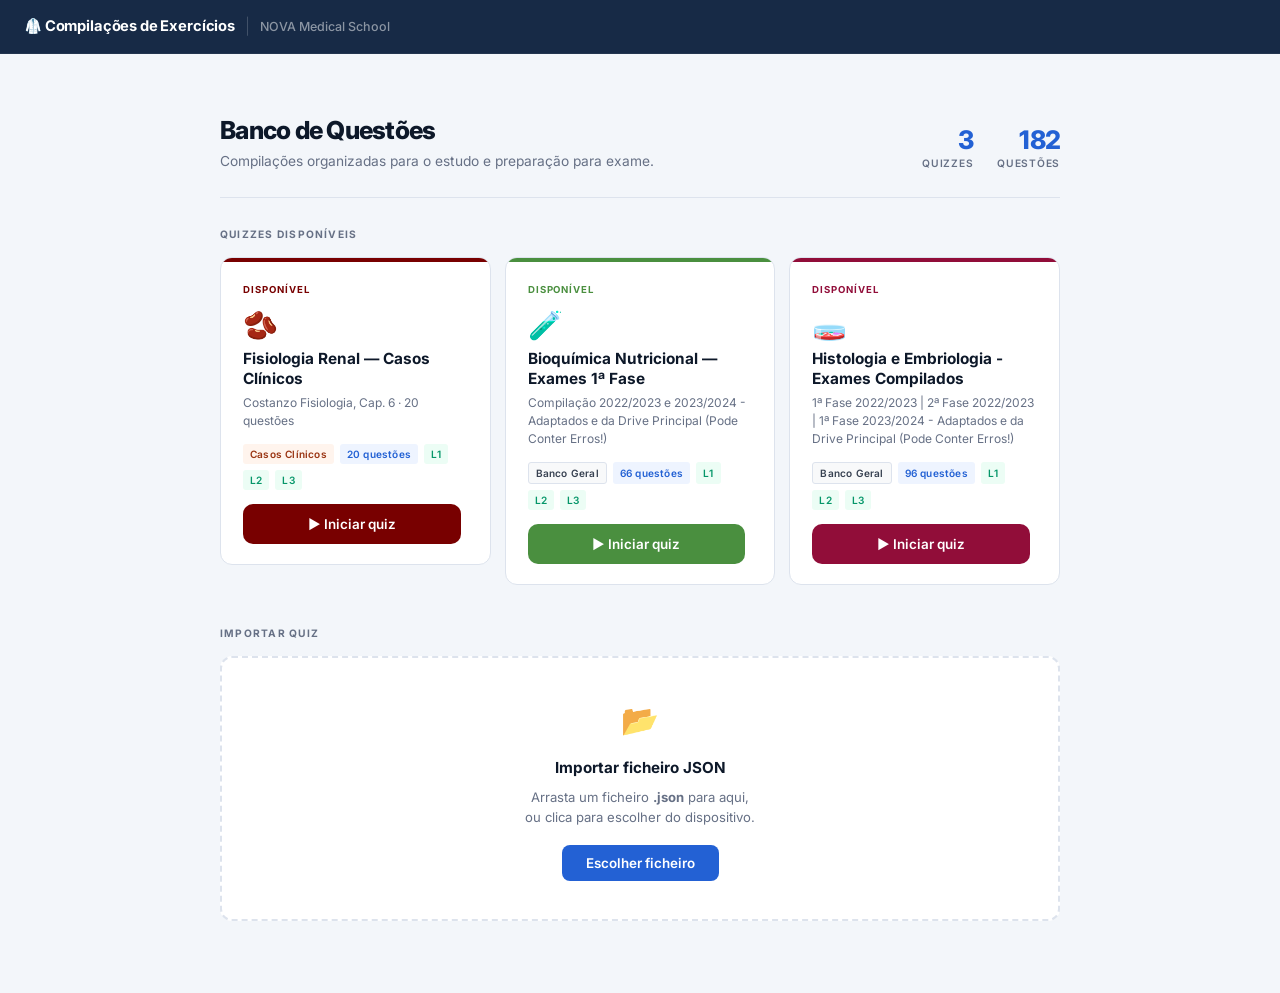
==== index.html @ ba314f15 "Update index.html" ====
<!DOCTYPE html>
<html lang="pt">
<head>
  <meta charset="UTF-8">
  <meta name="viewport" content="width=device-width, initial-scale=1.0">
  <link rel="icon" type="image/png" href="favicon.png">
  <title>Compilações de Exercícios — NOVA Medical School</title>
  <link rel="preconnect" href="https://fonts.googleapis.com">
  <link rel="preconnect" href="https://fonts.gstatic.com" crossorigin>
  <link href="https://fonts.googleapis.com/css2?family=Inter:wght@400;500;600;700;800&display=swap" rel="stylesheet">
  <link rel="stylesheet" href="assets/style.css">
</head>
<body>

<nav class="topbar">
  <div class="topbar-logo">
    🥼 Compilações de Exercícios
    <span class="sep">|</span>
    <span class="sub">NOVA Medical School</span>
  </div>
</nav>

<div class="page">

  <div class="page-header">
    <div class="page-header-left">
      <h1>Banco de Questões</h1>
      <p>Compilações organizadas para o estudo e preparação para exame.</p>
    </div>
    <div class="page-header-stats" id="pageStats"></div>
  </div>

  <div class="section-label" id="permanentLabel">Quizzes Disponíveis</div>
  <div class="quiz-grid" id="quizGrid">
    <div class="empty-state">
      <div class="icon">⏳</div>
      <p>A carregar…</p>
    </div>
  </div>

  <div class="import-section">
    <div class="section-label">Importar Quiz</div>
    <div id="dropZone" class="import-zone">
      <div class="iz-icon">📂</div>
      <h3>Importar ficheiro JSON</h3>
      <p>Arrasta um ficheiro <strong>.json</strong> para aqui,<br>ou clica para escolher do dispositivo.</p>
      <button class="btn-import" onclick="document.getElementById('fileInput').click()">
        Escolher ficheiro
      </button>
      <input type="file" id="fileInput" accept=".json,application/json">
    </div>
    <div id="importedCard" style="display:none"></div>
  </div>

</div>

<div class="toast" id="toast"></div>

<script>
const LOCAL_KEY       = 'mq_imported_bank';
const PROGRESS_PREFIX = 'mq_progress_';

const TYPE_LABELS = {
  clinical: { label: 'Casos Clínicos', cls: 'tag-cc' },
  general:  { label: 'Banco Geral',    cls: 'tag-gen' }
};

function shadeColor(hex, pct) {
  const n = parseInt(hex.replace('#',''), 16);
  const r = Math.min(255, Math.max(0, (n >> 16) + pct));
  const g = Math.min(255, Math.max(0, ((n >> 8) & 0xff) + pct));
  const b = Math.min(255, Math.max(0, (n & 0xff) + pct));
  return '#' + ((1 << 24) | (r << 16) | (g << 8) | b).toString(16).slice(1);
}

let toastTimer;
function showToast(msg, isError = false) {
  const t = document.getElementById('toast');
  t.textContent = msg;
  t.className   = 'toast' + (isError ? ' error' : '');
  clearTimeout(toastTimer);
  void t.offsetWidth;
  t.classList.add('show');
  toastTimer = setTimeout(() => t.classList.remove('show'), 3000);
}

function getProgress(bankId) {
  try { const r = localStorage.getItem(PROGRESS_PREFIX + bankId); return r ? JSON.parse(r) : null; }
  catch (_) { return null; }
}
function clearProgress(bankId) { localStorage.removeItem(PROGRESS_PREFIX + bankId); }

/* ── Card builder ── */
function buildResCard({ color, label, labelColor, icon, title, subtitle,
                        progress, totalQ, onContinue, btnContinueText, onFresh, onReplace }) {
  const hasProgress = progress && progress.cur > 0;

  let statsHtml = '';
  if (hasProgress) {
    const done     = progress.cur;
    const pctDone  = Math.round((done / totalQ) * 100);
    const pctRight = done > 0 ? Math.round((progress.score / done) * 100) : 0;
    statsHtml = `
      <div class="res-card-stats">
        <span>${done}/${totalQ} questões</span>
        <span class="res-stat-right">✓ ${progress.score}</span>
        <span class="res-stat-wrong">✗ ${progress.wrong}</span>
        <span>${pctRight}% certas</span>
      </div>
      <div class="res-card-prog-wrap">
        <div class="res-card-prog-fill" style="width:${pctDone}%;background:${color}"></div>
      </div>`;
  }

  const replaceBtn = onReplace
    ? `<button class="btn-start-fresh" onclick="${onReplace}">↩ Outro ficheiro</button>` : '';
  const resetBtn = onFresh
    ? `<button class="btn-icon-reset" onclick="${onFresh}" title="Recomeçar do início" aria-label="Recomeçar">↺</button>` : '';

  return `
    <div class="res-card">
      <div class="res-card-banner" style="background:${color}"></div>
      <div class="res-card-body">
        <div class="res-card-label" style="color:${labelColor || color}">${label}</div>
        <div class="res-card-icon">${icon}</div>
        <div class="res-card-title">${title}</div>
        <div class="res-card-sub">${subtitle}</div>
        <div class="res-card-bottom">
          ${statsHtml}
          <div class="res-card-btns">
            <div class="res-card-btns-left">
              <button class="btn-continue" style="background:${color}"
                onclick="${onContinue}">${btnContinueText}</button>
              ${replaceBtn}
            </div>
            <div class="res-card-btns-right">${resetBtn}</div>
          </div>
        </div>
      </div>
    </div>`;
}

/* ── Permanent quizzes ── */
const _permBanks = [];

async function loadPermanent() {
  const grid = document.getElementById('quizGrid');
  let banks = [];
  try {
    const res = await fetch('data/index.json');
    if (res.ok) banks = await res.json();
  } catch (_) {}

  if (!banks.length) {
    grid.innerHTML = `<div class="empty-state"><div class="icon">📭</div><p>Nenhum quiz encontrado.</p></div>`;
    document.getElementById('permanentLabel').style.display = 'none';
    return;
  }

  _permBanks.length = 0;
  banks.forEach(b => _permBanks.push(b));
  grid.innerHTML = '';
  banks.forEach(b => {
    const wrapper = document.createElement('div');
    wrapper.id = `card_${CSS.escape(b.file)}`;
    wrapper.appendChild(makePermCard(b));
    grid.appendChild(wrapper);
  });

  const totalQ = banks.reduce((s, b) => s + (b.questionCount || 0), 0);
  document.getElementById('pageStats').innerHTML = `
    <div class="stat-block">
      <span class="num">${banks.length}</span>
      <span class="label">Quizzes</span>
    </div>
    <div class="stat-block">
      <span class="num">${totalQ}</span>
      <span class="label">Questões</span>
    </div>`;
}

function makePermCard(bank) {
  const ti          = TYPE_LABELS[bank.type] || { label: bank.type, cls: 'tag-gen' };
  const lvl         = (bank.levels || []).map(l => `<span class="tag tag-l">${l}</span>`).join('');
  const color       = bank.color || '#2361D4';
  const progress    = getProgress(bank.file);
  const hasProgress = progress && progress.cur > 0 && progress.cur < (bank.questionCount || 999);
  const fileEsc     = bank.file.replace(/'/g, "\\'");
  const el          = document.createElement('div');

  if (hasProgress) {
    el.innerHTML = buildResCard({
      color,
      label: '● Em progresso', labelColor: color,
      icon: bank.icon || '📋', title: bank.title, subtitle: bank.subtitle || '',
      progress, totalQ: bank.questionCount || progress.cur,
      onContinue: `goToQuiz('${fileEsc}')`, btnContinueText: '▶ Continuar',
      onFresh: `freshStart(event,'${fileEsc}')`
    });
  } else {
    el.innerHTML = buildResCard({
      color,
      label: 'Disponível',
      icon: bank.icon || '📋', title: bank.title, subtitle: bank.subtitle || '',
      progress: null, totalQ: bank.questionCount || 0,
      onContinue: `goToQuiz('${fileEsc}')`, btnContinueText: '▶ Iniciar quiz',
      onFresh: null
    });
    el.querySelector('.res-card-sub').insertAdjacentHTML('afterend',
      `<div style="display:flex;gap:6px;flex-wrap:wrap;margin-bottom:14px;">
        <span class="tag ${ti.cls}">${ti.label}</span>
        <span class="tag tag-q">${bank.questionCount} questões</span>
        ${lvl}
       </div>`);
  }
  return el;
}

function goToQuiz(file) { window.location.href = `quiz.html?bank=${encodeURIComponent(file)}`; }

function freshStart(event, file) {
  event.stopPropagation();
  clearProgress(file);
  const bank = _permBanks.find(b => b.file === file);
  if (!bank) return;
  const wrapper = document.getElementById(`card_${CSS.escape(file)}`);
  if (!wrapper) return;
  wrapper.innerHTML = '';
  wrapper.appendChild(makePermCard(bank));
}

/* ── Imported bank ── */
function checkImported() {
  const raw = localStorage.getItem(LOCAL_KEY);
  if (!raw) { showDropZone(); return; }
  let bank;
  try { bank = JSON.parse(raw); } catch (_) { showDropZone(); return; }

  const meta        = bank.meta || {};
  const color       = meta.color || '#2361D4';
  const progress    = getProgress('local');
  const total       = bank.questions?.length || 0;
  const hasProgress = progress && progress.cur > 0 && progress.cur < total;

  document.getElementById('importedCard').innerHTML = buildResCard({
    color,
    label: hasProgress ? '● Em progresso' : '● Importado', labelColor: color,
    icon: meta.icon || '📋',
    title: meta.title || 'Quiz importado',
    subtitle: meta.subtitle || '',
    progress: hasProgress ? progress : null, totalQ: total,
    onContinue: 'launchImported()',
    btnContinueText: hasProgress ? '▶ Continuar' : '▶ Iniciar quiz',
    onFresh: hasProgress ? 'freshStartImported(event)' : null,
    onReplace: 'replaceImported()'
  });
  document.getElementById('dropZone').style.display     = 'none';
  document.getElementById('importedCard').style.display = 'block';
}

function showDropZone() {
  document.getElementById('dropZone').style.display     = 'block';
  document.getElementById('importedCard').style.display = 'none';
}
function launchImported()     { window.location.href = 'quiz.html?bank=local'; }
function replaceImported()    { document.getElementById('fileInput').click(); }
function freshStartImported(e){ if (e) e.stopPropagation(); clearProgress('local'); checkImported(); }

/* ── File handling ── */
function handleFile(file) {
  if (!file || !file.name.endsWith('.json')) {
    showToast('❌ Ficheiro inválido — precisa de ser .json', true); return;
  }
  const reader = new FileReader();
  reader.onload = e => {
    let bank;
    try { bank = JSON.parse(e.target.result); }
    catch (_) { showToast('❌ JSON inválido — verifica o ficheiro', true); return; }
    if (!bank.questions || !Array.isArray(bank.questions) || !bank.questions.length) {
      showToast('❌ Ficheiro sem questões válidas', true); return;
    }
    clearProgress('local');
    localStorage.setItem(LOCAL_KEY, e.target.result);
    showToast('✅ Ficheiro carregado!');
    setTimeout(() => { window.location.href = 'quiz.html?bank=local'; }, 600);
  };
  reader.readAsText(file);
}

const dropZone = document.getElementById('dropZone');
dropZone.addEventListener('dragover',  e => { e.preventDefault(); dropZone.classList.add('drag-over'); });
dropZone.addEventListener('dragleave', () => dropZone.classList.remove('drag-over'));
dropZone.addEventListener('drop', e => { e.preventDefault(); dropZone.classList.remove('drag-over'); handleFile(e.dataTransfer.files[0]); });
document.getElementById('fileInput').addEventListener('change', e => { handleFile(e.target.files[0]); e.target.value = ''; });

loadPermanent();
checkImported();
</script>
</body>
</html>
---- assets/style.css ----
/* ════════════════════════════════════════════════
   Compilações de Exercícios · NOVA Medical School
   ════════════════════════════════════════════════ */

@import url('https://fonts.googleapis.com/css2?family=Inter:wght@400;500;600;700;800&display=swap');

*, *::before, *::after { box-sizing: border-box; margin: 0; padding: 0; }

:root {
  /* Core blues — slightly warmer/less electric */
  --blue:        #2361D4;
  --blue-hover:  #1B52BC;
  --blue-deep:   #172A46;   /* topbar */
  --blue-50:     #EEF4FF;
  --blue-100:    #DDE8FF;
  --blue-200:    #B8CFFF;

  /* Neutrals — slight warmth */
  --white:       #FFFFFF;
  --bg:          #F3F6FA;
  --surface:     #FFFFFF;
  --border:      #DDE3ED;
  --border-mid:  #C4CEDD;
  --text:        #0D1829;
  --text-2:      #344054;
  --muted:       #667085;
  --muted-light: #98A2B3;

  /* Feedback */
  --green:        #059669;
  --green-bg:     #ECFDF5;
  --green-border: #A7F3D0;
  --red:          #DC2626;
  --red-bg:       #FEF2F2;
  --red-border:   #FECACA;
  --amber:        #B45309;
  --amber-bg:     #FFFBEB;
  --amber-border: #FDE68A;
}

body {
  font-family: 'Inter', -apple-system, BlinkMacSystemFont, system-ui, sans-serif;
  background: var(--bg);
  color: var(--text);
  min-height: 100vh;
  font-size: 15px;
  line-height: 1.6;
  -webkit-font-smoothing: antialiased;
}

a { color: inherit; text-decoration: none; }
:focus-visible { outline: 2px solid var(--blue); outline-offset: 2px; border-radius: 2px; }

/* ══════════════════════════════════════
   TOPBAR
══════════════════════════════════════ */

.topbar {
  background: var(--blue-deep);
  height: 54px;
  padding: 0 24px;
  display: flex;
  align-items: center;
  gap: 14px;
  position: sticky;
  top: 0;
  z-index: 100;
  border-bottom: 1px solid rgba(255,255,255,.05);
}

.topbar-logo {
  display: flex;
  align-items: center;
  gap: 10px;
  font-size: .92rem;
  font-weight: 700;
  color: #fff;
  letter-spacing: -.01em;
}
.topbar-logo .sep {
  color: rgba(255,255,255,.2);
  font-weight: 300;
  font-size: 1rem;
}
.topbar-logo .sub {
  color: rgba(255,255,255,.5);
  font-weight: 500;
  font-size: .78rem;
  letter-spacing: 0;
}

.topbar-back {
  margin-left: auto;
  display: flex;
  align-items: center;
  gap: 6px;
  color: rgba(255,255,255,.65);
  font-size: .77rem;
  font-weight: 600;
  padding: 6px 13px;
  border: 1px solid rgba(255,255,255,.16);
  border-radius: 6px;
  transition: color .14s, border-color .14s, background .14s;
  white-space: nowrap;
  touch-action: manipulation;
}
.topbar-back:hover {
  color: #fff;
  border-color: rgba(255,255,255,.36);
  background: rgba(255,255,255,.07);
}

/* ══════════════════════════════════════
   PAGE WRAPPER
══════════════════════════════════════ */

.page {
  max-width: 880px;
  margin: 0 auto;
  padding: 32px 20px 72px;
}

/* ══════════════════════════════════════
   INDEX — PAGE HEADER
══════════════════════════════════════ */

.page-header {
  padding: 30px 0 26px;
  border-bottom: 1px solid var(--border);
  margin-bottom: 28px;
  display: flex;
  align-items: flex-end;
  justify-content: space-between;
  gap: 20px;
  flex-wrap: wrap;
}
.page-header-left h1 {
  font-size: 1.55rem;
  font-weight: 800;
  color: var(--text);
  letter-spacing: -.03em;
  line-height: 1.2;
  margin-bottom: 5px;
}
.page-header-left p {
  font-size: .86rem;
  color: var(--muted);
  line-height: 1.5;
}
.page-header-stats { display: flex; gap: 24px; flex-shrink: 0; }
.stat-block { text-align: right; }
.stat-block .num {
  display: block;
  font-size: 1.6rem;
  font-weight: 800;
  color: var(--blue);
  line-height: 1;
  letter-spacing: -.03em;
}
.stat-block .label {
  display: block;
  font-size: .64rem;
  color: var(--muted);
  font-weight: 600;
  margin-top: 2px;
  text-transform: uppercase;
  letter-spacing: .07em;
}

/* ══════════════════════════════════════
   SECTION LABEL
══════════════════════════════════════ */

.section-label {
  font-size: .64rem;
  font-weight: 700;
  text-transform: uppercase;
  letter-spacing: .12em;
  color: var(--muted);
  margin-bottom: 14px;
}

/* ══════════════════════════════════════
   QUIZ GRID + CARDS
══════════════════════════════════════ */

.quiz-grid {
  display: grid;
  grid-template-columns: repeat(auto-fill, minmax(268px, 1fr));
  gap: 14px;
  margin-bottom: 40px;
}

.res-card {
  background: var(--white);
  border: 1px solid var(--border);
  border-radius: 12px;
  overflow: hidden;
  display: flex;
  flex-direction: column;
  transition: box-shadow .18s, transform .18s;
}
.res-card:hover {
  transform: translateY(-2px);
  box-shadow: 0 8px 28px rgba(35,97,212,.10), 0 2px 8px rgba(0,0,0,.05);
}

.res-card-banner { height: 4px; flex-shrink: 0; }

.res-card-body {
  padding: 20px 22px 20px;
  display: flex;
  flex-direction: column;
  flex: 1;
}

.res-card-label {
  font-size: .6rem;
  font-weight: 700;
  text-transform: uppercase;
  letter-spacing: .1em;
  margin-bottom: 14px;
  display: flex;
  align-items: center;
  gap: 6px;
}

.res-card-icon { font-size: 1.75rem; margin-bottom: 10px; line-height: 1; }
.res-card-title { font-size: .96rem; font-weight: 700; color: var(--text); line-height: 1.3; margin-bottom: 5px; }
.res-card-sub   { font-size: .75rem; color: var(--muted); line-height: 1.5; margin-bottom: 14px; }

.res-card-bottom { margin-top: auto; display: flex; flex-direction: column; gap: 12px; }

.res-card-stats { font-size: .74rem; color: var(--muted); display: flex; align-items: center; gap: 10px; flex-wrap: wrap; }
.res-stat-right { color: var(--green); font-weight: 600; }
.res-stat-wrong { color: var(--red);   font-weight: 600; }

.res-card-prog-wrap { height: 3px; background: var(--border); border-radius: 99px; overflow: hidden; }
.res-card-prog-fill { height: 3px; border-radius: 99px; }

.res-card-btns { display: flex; align-items: center; gap: 7px; }
.res-card-btns-left  { display: flex; gap: 7px; flex: 1; }
.res-card-btns-right { display: flex; gap: 5px; }

/* ══════════════════════════════════════
   TAGS
══════════════════════════════════════ */

.tag {
  display: inline-flex;
  align-items: center;
  font-size: .63rem;
  font-weight: 600;
  padding: 2px 7px;
  border-radius: 3px;       /* intentionally sharp */
  letter-spacing: .02em;
  white-space: nowrap;
}
.tag-q   { background: var(--blue-50);  color: var(--blue); }
.tag-l   { background: var(--green-bg); color: var(--green); }
.tag-cc  { background: #FFF4ED; color: #9A3412; }
.tag-gen { background: #F8F9FA; color: #374151; border: 1px solid var(--border); }

/* ══════════════════════════════════════
   BUTTONS
══════════════════════════════════════ */

.btn-continue {
  color: #fff;
  border: none;
  border-radius: 10px;    /* primary action: fully rounded */
  padding: 10px 18px;
  font-size: .84rem;
  font-weight: 600;
  font-family: inherit;
  cursor: pointer;
  transition: filter .14s, transform .14s, box-shadow .14s;
  white-space: nowrap;
  touch-action: manipulation;
  min-height: 40px;
  flex: 1;
}
.btn-continue:hover {
  filter: brightness(1.08);
  transform: translateY(-1px);
  box-shadow: 0 4px 14px rgba(35,97,212,.25);
}

.btn-start-fresh {
  background: var(--white);
  color: var(--muted);
  border: 1px solid var(--border);
  border-radius: 6px;     /* secondary: sharper */
  padding: 10px 14px;
  font-size: .78rem;
  font-weight: 600;
  font-family: inherit;
  cursor: pointer;
  transition: border-color .14s, color .14s;
  white-space: nowrap;
  touch-action: manipulation;
  min-height: 40px;
}
.btn-start-fresh:hover { border-color: var(--border-mid); color: var(--text); }

.btn-icon-reset {
  background: none;
  border: 1px solid var(--border);
  border-radius: 6px;
  width: 40px; height: 40px;
  display: flex; align-items: center; justify-content: center;
  font-size: .9rem;
  cursor: pointer;
  color: var(--muted);
  transition: border-color .14s, color .14s, background .14s;
  flex-shrink: 0;
  touch-action: manipulation;
  font-family: inherit;
}
.btn-icon-reset:hover { border-color: #FECACA; color: var(--red); background: var(--red-bg); }

/* ══════════════════════════════════════
   IMPORT SECTION
══════════════════════════════════════ */

.import-section { margin-top: 8px; }

.import-zone {
  border: 2px dashed var(--border);
  border-radius: 12px;
  background: var(--white);
  padding: 38px 24px;
  text-align: center;
  cursor: pointer;
  transition: border-color .16s, background .16s;
}
.import-zone.drag-over { border-color: var(--blue); background: var(--blue-50); }
.import-zone .iz-icon { font-size: 1.9rem; margin-bottom: 12px; }
.import-zone h3 { font-size: .95rem; font-weight: 700; color: var(--text); margin-bottom: 6px; }
.import-zone p  { font-size: .82rem; color: var(--muted); margin-bottom: 18px; line-height: 1.55; }

.btn-import {
  background: var(--blue);
  color: #fff;
  border: none;
  border-radius: 8px;
  padding: 10px 24px;
  font-size: .84rem;
  font-weight: 600;
  font-family: inherit;
  cursor: pointer;
  transition: background .14s, transform .14s;
  touch-action: manipulation;
}
.btn-import:hover { background: var(--blue-hover); transform: translateY(-1px); }
#fileInput { display: none; }

/* ══════════════════════════════════════
   EMPTY STATE / TOAST
══════════════════════════════════════ */

.empty-state { grid-column: 1/-1; text-align: center; padding: 52px 20px; color: var(--muted); }
.empty-state .icon { font-size: 1.8rem; margin-bottom: 10px; }
.empty-state p { font-size: .88rem; }

.toast {
  position: fixed;
  bottom: 22px; left: 50%;
  transform: translateX(-50%) translateY(50px);
  background: var(--blue-deep);
  color: #fff;
  padding: 9px 20px;
  border-radius: 8px;    /* not pill — more intentional */
  font-size: .82rem; font-weight: 600;
  box-shadow: 0 4px 20px rgba(0,0,0,.18);
  transition: transform .22s ease, opacity .22s ease;
  opacity: 0; pointer-events: none; z-index: 999;
  white-space: nowrap; font-family: inherit;
}
.toast.show { transform: translateX(-50%) translateY(0); opacity: 1; }
.toast.error { background: #991B1B; }

/* ══════════════════════════════════════
   QUIZ — PROGRESS BAR + SCORES
══════════════════════════════════════ */

.prog-wrap {
  max-width: 880px;
  margin: 0 auto;
  padding: 16px 20px 0;
}

.prog-top {
  display: flex;
  align-items: center;
  justify-content: space-between;
  margin-bottom: 7px;
  gap: 10px;
}

#progLabel {
  font-size: .72rem;
  color: var(--muted);
  font-weight: 500;
  white-space: nowrap;
}

/* Score counters — live inside prog-top, not bottom bar */
.prog-scores {
  display: flex;
  align-items: center;
  gap: 12px;
  margin: 0 auto 0 12px;
}
.prog-score {
  font-size: .72rem;
  font-weight: 700;
  display: flex;
  align-items: center;
  gap: 3px;
  transition: transform .15s;
}
.prog-score.right { color: var(--green); }
.prog-score.wrong { color: var(--red); }

#progPct {
  font-size: .72rem;
  color: var(--muted);
  font-weight: 600;
  white-space: nowrap;
}

.prog-bg { background: var(--blue-100); border-radius: 99px; height: 5px; }
.prog-fill {
  height: 5px;
  border-radius: 99px;
  background: var(--quiz-color, var(--blue));
  transition: width .4s ease;
}

/* ══════════════════════════════════════
   QUIZ CARD
══════════════════════════════════════ */

.qcard {
  background: var(--white);
  border-radius: 10px;
  border: 1px solid var(--border);
  overflow: hidden;
  max-width: 880px;
  margin: 0 auto;
}

/* Solid quiz-colour header — that's where the colour lives */
.qcard-header {
  background: var(--quiz-color, var(--blue));
  padding: 15px 22px;
  display: flex;
  align-items: center;
  gap: 14px;
}

.q-num {
  font-size: .7rem;
  font-weight: 600;
  color: rgba(255,255,255,.6);
  white-space: nowrap;
  flex-shrink: 0;
}

.qcard-meta {
  flex: 1;
  display: flex;
  align-items: center;
  gap: 8px;
  flex-wrap: wrap;
  min-width: 0;
}

.domain {
  font-size: .8rem;
  font-weight: 600;
  color: rgba(255,255,255,.95);
  white-space: nowrap;
  overflow: hidden;
  text-overflow: ellipsis;
}

.level-badge {
  font-size: .65rem;
  font-weight: 700;
  color: rgba(255,255,255,.85);
  background: rgba(255,255,255,.16);
  border: 1px solid rgba(255,255,255,.25);
  padding: 2px 8px;
  border-radius: 4px;      /* sharper than pills */
  letter-spacing: .04em;
  white-space: nowrap;
  flex-shrink: 0;
}

/* ── Vignette ── */

.vignette-wrap { padding: 20px 22px 0; }

.section-label-inline {
  font-size: .6rem;
  font-weight: 700;
  text-transform: uppercase;
  letter-spacing: .12em;
  color: var(--muted);
  margin-bottom: 10px;
  display: flex;
  align-items: center;
  gap: 7px;
}
.section-label-inline::before {
  content: '';
  display: block;
  width: 2.5px;
  height: 10px;
  background: var(--quiz-color, var(--blue));
  border-radius: 99px;
  flex-shrink: 0;
}

.vignette-text {
  font-size: .9rem;
  line-height: 1.82;
  color: var(--text-2);
  background: var(--blue-50);
  border-left: 3px solid var(--quiz-color, var(--blue));
  padding: 13px 16px;
  border-radius: 0 6px 6px 0;
  margin-bottom: 14px;
}

/* ── Lab table ── */

.lab-table {
  width: 100%;
  border-collapse: collapse;
  font-size: .79rem;
  margin-bottom: 14px;
  border: 1px solid var(--border);
  border-radius: 7px;
  overflow: hidden;
}
.lab-table thead { background: var(--blue-50); }
.lab-table th {
  text-align: left; padding: 7px 13px;
  font-size: .62rem; font-weight: 700;
  color: var(--blue); text-transform: uppercase; letter-spacing: .06em;
}
.lab-table td { padding: 7px 13px; border-top: 1px solid var(--border); color: var(--text-2); }
.lab-table td:nth-child(2) { font-weight: 700; color: var(--text); }
.lab-table tr:nth-child(even) { background: var(--bg); }

/* ── Question box ── */

.question-box {
  padding: 22px 22px 0;
  margin-bottom: 18px;
}
.qcard:not(.has-vignette) .question-box { padding-top: 24px; }

/* "Questão ──────" label above stem */
.q-label {
  font-size: .58rem;
  font-weight: 700;
  text-transform: uppercase;
  letter-spacing: .14em;
  color: var(--quiz-color, var(--blue));
  opacity: .7;
  display: flex;
  align-items: center;
  gap: 10px;
  margin-bottom: 12px;
}
.q-label::after {
  content: '';
  flex: 1;
  height: 1px;
  background: var(--border);
}

/* The question text itself */
.question-box p {
  font-size: 1.06rem;
  font-weight: 600;
  color: var(--text);
  line-height: 1.72;
  letter-spacing: -.012em;
  padding-left: 14px;
  border-left: 2px solid var(--quiz-color, var(--blue));
}

/* ── Options ── */

.options { padding: 0 22px 24px; display: flex; flex-direction: column; gap: 8px; }

.opt {
  display: flex;
  align-items: flex-start;
  gap: 12px;
  padding: 12px 15px;
  border: 1.5px solid var(--border);
  border-radius: 8px;      /* cards and opts differ intentionally */
  cursor: pointer;
  font-size: .9rem;
  line-height: 1.52;
  background: var(--white);
  user-select: none;
  touch-action: manipulation;
  min-height: 48px;
  /* Micro-interaction on all state transitions */
  transition: border-color .14s, background .14s, transform .12s, box-shadow .14s;
}

/* Hover: neutral slate — NOT quiz colour */
.opt:hover:not(.disabled) {
  border-color: var(--border-mid);
  background: #F8F9FB;
  transform: translateX(3px);
  box-shadow: 0 2px 8px rgba(0,0,0,.06);
}
.opt:active:not(.disabled) { transform: scale(0.99) translateX(0); }

.opt:hover:not(.disabled) .letter {
  background: #475569;
  color: #fff;
  border-color: #475569;
}

.opt .letter {
  flex-shrink: 0;
  width: 28px; height: 28px;
  border-radius: 6px;
  background: var(--bg);
  border: 1.5px solid var(--border);
  color: var(--muted);
  font-weight: 700;
  font-size: .74rem;
  display: flex; align-items: center; justify-content: center;
  margin-top: 1px;
  transition: background .14s, color .14s, border-color .14s;
}

@keyframes pop-correct {
  0%   { transform: scale(1); }
  45%  { transform: scale(1.015); }
  100% { transform: scale(1); }
}
@keyframes glow-correct {
  0%   { box-shadow: 0 0 0 0 rgba(5,150,105,0); }
  60%  { box-shadow: 0 0 0 4px rgba(5,150,105,.18); }
  100% { box-shadow: 0 0 0 1px rgba(167,243,208,.5), 0 2px 10px rgba(5,150,105,.1); }
}

.opt.correct {
  border-color: var(--green-border);
  background: var(--green-bg);
  animation: pop-correct .3s ease, glow-correct .4s ease forwards;
}
.opt.correct .letter { background: var(--green); color: #fff; border-color: var(--green); }

.opt.wrong {
  border-color: var(--red-border);
  background: var(--red-bg);
}
.opt.wrong .letter { background: var(--red); color: #fff; border-color: var(--red); }

.opt.neutral { opacity: .36; }
.opt.disabled { cursor: default; transform: none !important; box-shadow: none; }

/* ── Explanation panel ── */

.exp-panel {
  display: none;
  flex-direction: column;
  gap: 10px;
  border-top: 1px solid var(--border);
  padding: 20px 22px;
  background: #FAFCFF;
  animation: fade-in-up .25s ease both;
}
.exp-panel.show { display: flex; }

@keyframes fade-in-up {
  from { opacity: 0; transform: translateY(6px); }
  to   { opacity: 1; transform: translateY(0); }
}

.exp-correct {
  padding: 14px 16px;
  background: var(--green-bg);
  border: 1px solid var(--green-border);
  border-radius: 8px;
}
.exp-tag {
  font-size: .6rem; font-weight: 700;
  color: var(--green); text-transform: uppercase;
  letter-spacing: .1em; margin-bottom: 8px;
}
.exp-correct p { font-size: .88rem; line-height: 1.75; color: #065F46; }
.exp-source { font-size: .71rem; color: #047857; margin-top: 6px; font-style: italic; opacity: .85; }

/* Logic: left-border treatment, not a full box */
.logic-box {
  padding: 12px 16px;
  background: var(--amber-bg);
  border-left: 3px solid var(--amber-border);
  border-radius: 0 6px 6px 0;
}
.logic-tag {
  font-size: .6rem; font-weight: 700;
  color: var(--amber); text-transform: uppercase;
  letter-spacing: .1em; margin-bottom: 6px;
}
.logic-box p { font-size: .87rem; line-height: 1.65; color: #78350F; }

.dist-header {
  font-size: .6rem; font-weight: 700;
  color: var(--red); text-transform: uppercase;
  letter-spacing: .1em; padding-top: 2px; margin-bottom: 7px;
}
.dist-list { display: flex; flex-direction: column; gap: 7px; }
.dist-item {
  background: var(--white);
  border: 1px solid var(--red-border);
  border-radius: 6px;
  padding: 11px 14px;
}
.dist-tag { font-size: .63rem; font-weight: 700; color: var(--red); display: block; margin-bottom: 4px; }
.dist-item p { font-size: .85rem; line-height: 1.58; color: #7F1D1D; }
.dist-source { font-size: .7rem; color: #991B1B; margin-top: 4px; font-style: italic; opacity: .78; }

/* ══════════════════════════════════════
   QUIZ — BOTTOM BAR (next button only)
══════════════════════════════════════ */

.bottom-bar {
  max-width: 880px;
  margin: 12px auto 0;
  display: flex;
  justify-content: flex-end;
  padding: 0 20px;
  min-height: 52px;
  align-items: center;
}

.btn-next {
  background: var(--quiz-color, var(--blue));
  color: #fff;
  border: none;
  border-radius: 10px;
  padding: 12px 30px;
  font-size: .9rem;
  font-weight: 700;
  font-family: inherit;
  cursor: pointer;
  display: none;
  touch-action: manipulation;
  min-height: 46px;
  letter-spacing: -.01em;
  /* Glow uses computed --quiz-glow set by JS */
  transition: filter .14s, transform .14s, box-shadow .18s;
}
.btn-next:hover {
  filter: brightness(1.08);
  transform: translateY(-2px);
  box-shadow: 0 6px 20px var(--quiz-glow, rgba(35,97,212,.3));
}
.btn-next:active { transform: translateY(0); filter: brightness(.96); }

/* ══════════════════════════════════════
   SEED SYNC
══════════════════════════════════════ */

.seed-wrap { max-width: 880px; margin: 10px auto 0; padding: 0 20px; }
.btn-seed-toggle {
  background: none; border: none; cursor: pointer;
  font-size: .7rem; font-weight: 600; color: var(--muted);
  display: flex; align-items: center; gap: 5px; padding: 3px 0;
  transition: color .14s; touch-action: manipulation; font-family: inherit;
}
.btn-seed-toggle:hover { color: var(--text-2); }
.btn-seed-toggle .arrow { display: inline-block; transition: transform .2s; font-style: normal; font-size: .68rem; }
.btn-seed-toggle.open .arrow { transform: rotate(180deg); }
.seed-panel {
  display: none; margin-top: 8px;
  background: var(--white); border: 1px solid var(--border);
  border-radius: 8px; padding: 13px 16px;
  gap: 12px; flex-wrap: wrap; align-items: center;
}
.seed-panel.open { display: flex; }
.seed-group { display: flex; align-items: center; gap: 7px; flex-wrap: wrap; }
.seed-label { font-size: .7rem; color: var(--muted); font-weight: 600; white-space: nowrap; }
.seed-code {
  font-family: 'Courier New', monospace; font-size: .74rem; font-weight: 700;
  color: var(--text-2); background: var(--bg); border: 1px solid var(--border);
  border-radius: 5px; padding: 4px 10px; letter-spacing: .04em;
}
.btn-seed-copy {
  font-size: .7rem; font-weight: 600; color: var(--blue);
  background: var(--blue-50); border: 1px solid var(--blue-100); border-radius: 5px;
  padding: 4px 10px; cursor: pointer; transition: background .14s;
  white-space: nowrap; touch-action: manipulation; font-family: inherit;
}
.btn-seed-copy:hover { background: var(--blue-100); }
.seed-divider { width: 1px; height: 20px; background: var(--border); flex-shrink: 0; }
.seed-input {
  font-family: 'Courier New', monospace; font-size: .74rem; width: 148px;
  border: 1px solid var(--border); border-radius: 5px; padding: 5px 9px;
  color: var(--text); outline: none; background: var(--white); transition: border-color .14s;
}
.seed-input:focus { border-color: var(--blue); }
.seed-input.error { border-color: var(--red); }
.btn-seed-join {
  font-size: .7rem; font-weight: 600; color: #fff; background: var(--blue);
  border: none; border-radius: 5px; padding: 5px 12px; cursor: pointer;
  transition: background .14s; white-space: nowrap; touch-action: manipulation; font-family: inherit;
}
.btn-seed-join:hover { background: var(--blue-hover); }

/* ══════════════════════════════════════
   FINISH SCREEN
══════════════════════════════════════ */

.finish {
  display: none;
  max-width: 880px;
  margin: 0 auto;
  background: var(--white);
  border-radius: 12px 12px 10px 10px;  /* slight asymmetry */
  border: 1px solid var(--border);
  overflow: hidden;
}

.finish-header {
  background: var(--quiz-color, var(--blue));
  padding: 36px 28px 32px;
  text-align: center;
}

.fin-medal {
  font-size: 3.4rem;
  line-height: 1;
  margin-bottom: 16px;
  display: block;
  animation: medal-drop .5s cubic-bezier(.34,1.56,.64,1) both;
  animation-delay: .15s;
  opacity: 0;
}
@keyframes medal-drop {
  0%   { transform: scale(.3) rotate(-12deg); opacity: 0; }
  100% { transform: scale(1)  rotate(0deg);   opacity: 1; }
}

.finish-score {
  font-size: 2.8rem;
  font-weight: 800;
  color: rgba(255,255,255,.95);
  letter-spacing: -.04em;
  line-height: 1;
  margin-bottom: 8px;
}
.finish-pct { font-size: .86rem; color: rgba(255,255,255,.65); font-weight: 500; margin-bottom: 10px; }
.fin-title-text { font-size: .82rem; color: rgba(255,255,255,.55); font-weight: 500; }

.finish-body { padding: 28px 28px 32px; }

/* Stat breakdown grid */
.fin-breakdown {
  display: grid;
  grid-template-columns: 1fr 1px 1fr;
  background: var(--bg);
  border-radius: 10px;
  border: 1px solid var(--border);
  overflow: hidden;
  margin-bottom: 16px;
}
.fin-bd-item {
  padding: 22px 20px;
  display: flex; flex-direction: column;
  align-items: center; gap: 5px;
  text-align: center;
}
.fin-bd-divider { background: var(--border); }
.fin-bd-num {
  font-size: 2.6rem;
  font-weight: 800;
  line-height: 1;
  letter-spacing: -.04em;
}
.fin-bd-num.green { color: var(--green); }
.fin-bd-num.red   { color: var(--red); }
.fin-bd-label {
  font-size: .65rem;
  text-transform: uppercase;
  letter-spacing: .09em;
  color: var(--muted);
  font-weight: 600;
}

/* Animated result bar */
.fin-bar-wrap {
  height: 6px;
  background: var(--blue-100);
  border-radius: 99px;
  margin-bottom: 20px;
  overflow: hidden;
}
.fin-bar-fill {
  height: 6px;
  border-radius: 99px;
  background: var(--quiz-color, var(--blue));
  transition: width .9s cubic-bezier(.22,.68,0,1.2);
}

.finish-msg {
  font-size: .88rem;
  color: var(--text-2);
  background: var(--bg);
  border: 1px solid var(--border);
  border-radius: 8px;
  padding: 14px 18px;
  margin-bottom: 24px;
  line-height: 1.65;
}
.finish-btns {
  display: flex;
  gap: 10px;
  justify-content: center;
  flex-wrap: wrap;
}

.btn-primary {
  background: var(--quiz-color, var(--blue));
  color: #fff; border: none;
  border-radius: 10px;
  padding: 12px 24px;
  font-size: .88rem; font-weight: 700;
  font-family: inherit; cursor: pointer;
  transition: filter .14s, transform .14s, box-shadow .18s;
  touch-action: manipulation; min-height: 46px;
}
.btn-primary:hover {
  filter: brightness(1.08);
  transform: translateY(-1px);
  box-shadow: 0 5px 16px var(--quiz-glow, rgba(35,97,212,.28));
}

.btn-secondary {
  background: var(--white); color: var(--text-2);
  border: 1px solid var(--border);
  border-radius: 6px;           /* secondary: sharper */
  padding: 12px 24px;
  font-size: .88rem; font-weight: 600;
  font-family: inherit; cursor: pointer;
  transition: border-color .14s, background .14s;
  touch-action: manipulation; min-height: 46px;
}
.btn-secondary:hover { border-color: var(--border-mid); background: var(--bg); }

/* ══════════════════════════════════════
   REVIEW SCREEN
══════════════════════════════════════ */

#reviewScreen { display: none; }

.review-topbar {
  max-width: 880px; margin: 0 auto 20px; padding: 0 20px;
  display: flex; align-items: flex-start;
  justify-content: space-between; gap: 14px;
}
.review-title { font-size: 1rem; font-weight: 800; color: var(--text); letter-spacing: -.015em; }
.review-subtitle { font-size: .78rem; color: var(--muted); margin-top: 3px; }

.btn-review-back {
  background: var(--white); border: 1px solid var(--border);
  border-radius: 6px; padding: 8px 16px;
  font-size: .82rem; font-weight: 600; font-family: inherit;
  color: var(--text-2); cursor: pointer;
  transition: border-color .14s, background .14s;
  white-space: nowrap; flex-shrink: 0;
  touch-action: manipulation; min-height: 38px;
}
.btn-review-back:hover { border-color: var(--border-mid); background: var(--bg); }

/* Question map */
.qmap-outer { max-width: 880px; margin: 0 auto 18px; padding: 0 20px; }
.qmap-inner {
  background: var(--white);
  border: 1px solid var(--border);
  border-radius: 12px 12px 8px 8px;   /* intentional asymmetry */
  padding: 18px 20px;
}
.qmap-header {
  display: flex; align-items: center;
  justify-content: space-between; margin-bottom: 14px;
  flex-wrap: wrap; gap: 8px;
}
.qmap-title { font-size: .65rem; font-weight: 700; text-transform: uppercase; letter-spacing: .1em; color: var(--text); }
.qmap-legend { display: flex; gap: 14px; }
.qmap-dot {
  font-size: .68rem; font-weight: 600; color: var(--muted);
  display: flex; align-items: center; gap: 5px;
}
.qmap-dot::before { content: ''; width: 8px; height: 8px; border-radius: 2px; flex-shrink: 0; }
.qmap-dot.green::before { background: var(--green); }
.qmap-dot.red::before   { background: var(--red); }
.qmap-dot.gray::before  { background: var(--muted-light); }
.qmap-grid { display: flex; flex-wrap: wrap; gap: 4px; }
.qmap-cell {
  width: 34px; height: 34px;
  border: none; border-radius: 6px;
  font-size: .7rem; font-weight: 700; font-family: inherit;
  cursor: pointer; display: flex; align-items: center; justify-content: center;
  line-height: 1;
  transition: transform .12s ease, box-shadow .12s ease;
}
.qmap-cell:hover { transform: scale(1.12); box-shadow: 0 2px 8px rgba(0,0,0,.14); }
.qmap-cell.correct { background: var(--green); color: #fff; }
.qmap-cell.wrong   { background: var(--red);   color: #fff; }
.qmap-cell.skipped { background: var(--border); color: var(--muted); }

.review-summary {
  max-width: 880px; margin: 0 auto 18px; padding: 0 20px;
  display: flex; gap: 8px; flex-wrap: wrap;
}
.review-summary-pill {
  background: var(--white); border: 1px solid var(--border);
  border-radius: 99px; padding: 4px 13px;
  font-size: .74rem; font-weight: 600; color: var(--muted);
}
.review-summary-pill.green { background: var(--green-bg); border-color: var(--green-border); color: var(--green); }
.review-summary-pill.red   { background: var(--red-bg);   border-color: var(--red-border);   color: var(--red); }

/* Review cards */
.review-card {
  background: var(--white);
  border-radius: 10px;
  border: 1px solid var(--border);
  overflow: hidden;
  margin-bottom: 14px;
  scroll-margin-top: 70px;   /* account for sticky topbar */
}
.review-card.was-correct { border-color: var(--green-border); }
.review-card.was-wrong   { border-color: var(--red-border); }

.review-card-header {
  padding: 12px 18px;
  display: flex; align-items: center; justify-content: space-between; gap: 14px;
  background: var(--bg); border-bottom: 1px solid var(--border);
}
.review-card-num-wrap {
  display: flex; align-items: baseline; gap: 10px; min-width: 0;
}
.review-q-idx {
  font-size: 1.15rem; font-weight: 800;
  color: var(--text); letter-spacing: -.03em; line-height: 1; flex-shrink: 0;
}
.review-card-meta-text { font-size: .7rem; color: var(--muted); font-weight: 500; white-space: nowrap; overflow: hidden; text-overflow: ellipsis; }

.review-result-badge {
  font-size: .65rem; font-weight: 700;
  padding: 3px 9px; border-radius: 99px; letter-spacing: .04em; flex-shrink: 0;
}
.review-result-badge.correct { background: #D1FAE5; color: #065F46; }
.review-result-badge.wrong   { background: #FEE2E2; color: #991B1B; }
.review-result-badge.skipped { background: var(--bg); color: var(--muted); border: 1px solid var(--border); }

.review-card-body { padding: 16px 18px 0; }
.review-vignette {
  font-size: .88rem; color: var(--text-2); line-height: 1.72;
  margin-bottom: 13px; padding: 10px 14px;
  background: var(--blue-50); border-left: 3px solid var(--quiz-color, var(--blue));
  border-radius: 0 5px 5px 0;
}
.review-question { font-size: .93rem; font-weight: 600; color: var(--text); line-height: 1.58; margin-bottom: 14px; }

.review-opts { display: flex; flex-direction: column; gap: 7px; }
.review-opt {
  display: flex; align-items: flex-start; gap: 11px;
  padding: 10px 13px; border-radius: 7px;
  border: 1.5px solid var(--border); font-size: .86rem; line-height: 1.45;
}
.review-opt .letter {
  flex-shrink: 0; width: 26px; height: 26px;
  border-radius: 5px; font-weight: 700; font-size: .74rem;
  display: flex; align-items: center; justify-content: center;
  background: var(--bg); color: var(--muted); margin-top: 1px;
  border: 1.5px solid var(--border);
}
.review-opt.opt-correct { border-color: var(--green-border); background: var(--green-bg); }
.review-opt.opt-correct .letter { background: var(--green); color: #fff; border-color: var(--green); }
.review-opt.opt-wrong-chosen { border-color: var(--red-border); background: var(--red-bg); }
.review-opt.opt-wrong-chosen .letter { background: var(--red); color: #fff; border-color: var(--red); }
.review-opt.opt-neutral { opacity: .33; }

.review-exp {
  border-top: 1px solid var(--border); margin-top: 14px;
  padding: 16px 18px 18px; background: #FAFCFF;
  display: flex; flex-direction: column; gap: 9px;
}
.review-exp-correct {
  background: var(--green-bg); border: 1px solid var(--green-border);
  border-radius: 7px; padding: 12px 15px;
}
.review-exp-correct .tag {
  font-size: .6rem; font-weight: 700; color: var(--green);
  text-transform: uppercase; letter-spacing: .09em; display: block; margin-bottom: 5px;
}
.review-exp-correct p { font-size: .86rem; line-height: 1.68; color: #065F46; }
.review-exp-source { font-size: .7rem; color: #047857; margin-top: 5px; font-style: italic; opacity: .8; }

.review-logic {
  background: var(--amber-bg); border-left: 3px solid var(--amber-border);
  border-radius: 0 6px 6px 0; padding: 10px 14px;
}
.review-logic .tag {
  font-size: .6rem; font-weight: 700; color: var(--amber);
  text-transform: uppercase; letter-spacing: .09em; display: block; margin-bottom: 4px;
}
.review-logic p { font-size: .84rem; line-height: 1.56; color: #78350F; }

.review-dist-header { font-size: .6rem; font-weight: 700; color: var(--red); text-transform: uppercase; letter-spacing: .09em; }
.review-dist-item { background: var(--white); border: 1px solid var(--red-border); border-radius: 6px; padding: 10px 13px; }
.review-dist-item .tag { font-size: .63rem; font-weight: 700; color: var(--red); display: block; margin-bottom: 3px; }
.review-dist-item p { font-size: .83rem; line-height: 1.5; color: #7F1D1D; }
.review-dist-source { font-size: .7rem; color: #991B1B; margin-top: 3px; font-style: italic; opacity: .75; }

/* ══════════════════════════════════════
   RESPONSIVE
══════════════════════════════════════ */

@media (max-width: 560px) {
  .topbar { padding: 0 14px; }
  .page { padding: 22px 14px 64px; }
  .page-header { padding: 22px 0 18px; }
  .page-header-left h1 { font-size: 1.3rem; }
  .page-header-stats { gap: 16px; }
  .stat-block .num { font-size: 1.25rem; }
  .prog-wrap { padding: 14px 14px 0; }
  .qcard-header { padding: 13px 16px; }
  .vignette-wrap { padding: 16px 16px 0; }
  .question-box { padding: 16px 16px 0; margin-bottom: 14px; }
  .options { padding: 0 14px 18px; gap: 7px; }
  .exp-panel { padding: 16px 14px; }
  .bottom-bar { padding: 0 14px; }
  .finish-body { padding: 22px 16px 28px; }
  .finish-header { padding: 28px 18px 24px; }
  .fin-breakdown { margin-bottom: 14px; }
  .fin-bd-num { font-size: 2rem; }
  .finish-score { font-size: 2.2rem; }
  .prog-scores { margin-left: 8px; gap: 8px; }
  .res-card-body { padding: 16px 16px 16px; }
  .qmap-cell { width: 30px; height: 30px; }
}
@media (max-width: 400px) {
  .page-header-stats { display: none; }
  .qmap-legend { display: none; }
}
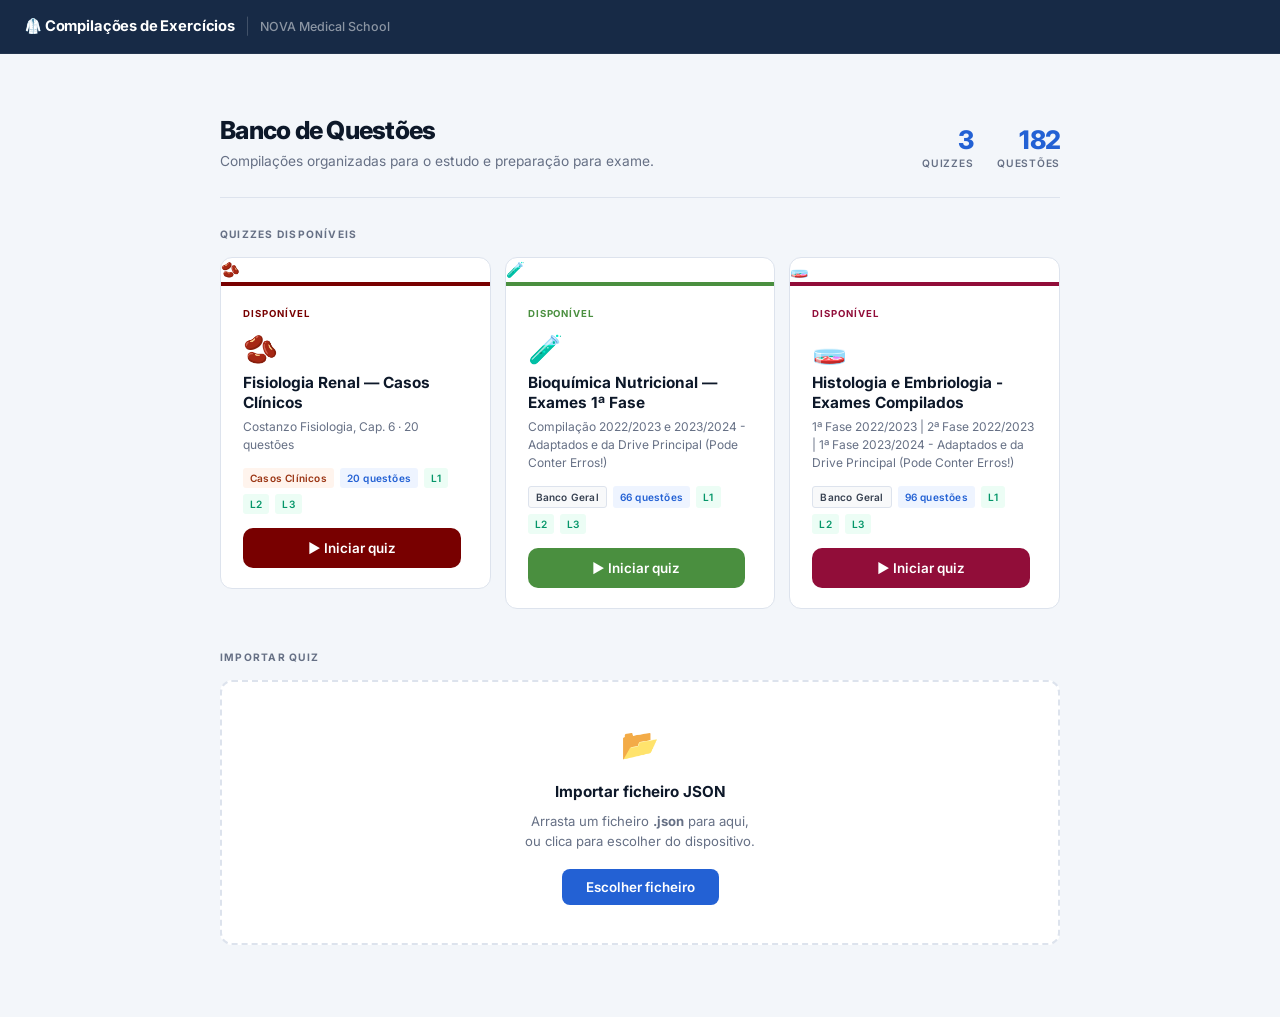
==== commit 0f01260b: "Update index.html" ====
--- a/index.html
+++ b/index.html
@@ -73,14 +73,16 @@
   return '#' + ((1 << 24) | (r << 16) | (g << 8) | b).toString(16).slice(1);
 }
 
+function hexToRgba(hex, alpha) {
+  const n = parseInt(hex.replace('#',''), 16);
+  return `rgba(${(n>>16)&0xff},${(n>>8)&0xff},${n&0xff},${alpha})`;
+}
+
 let toastTimer;
 function showToast(msg, isError = false) {
   const t = document.getElementById('toast');
-  t.textContent = msg;
-  t.className   = 'toast' + (isError ? ' error' : '');
-  clearTimeout(toastTimer);
-  void t.offsetWidth;
-  t.classList.add('show');
+  t.textContent = msg; t.className = 'toast' + (isError ? ' error' : '');
+  clearTimeout(toastTimer); void t.offsetWidth; t.classList.add('show');
   toastTimer = setTimeout(() => t.classList.remove('show'), 3000);
 }
 
@@ -94,6 +96,7 @@
 function buildResCard({ color, label, labelColor, icon, title, subtitle,
                         progress, totalQ, onContinue, btnContinueText, onFresh, onReplace }) {
   const hasProgress = progress && progress.cur > 0;
+  const btnGlow     = hexToRgba(color, 0.28);
 
   let statsHtml = '';
   if (hasProgress) {
@@ -115,10 +118,12 @@
   const replaceBtn = onReplace
     ? `<button class="btn-start-fresh" onclick="${onReplace}">↩ Outro ficheiro</button>` : '';
   const resetBtn = onFresh
-    ? `<button class="btn-icon-reset" onclick="${onFresh}" title="Recomeçar do início" aria-label="Recomeçar">↺</button>` : '';
+    ? `<button class="btn-icon-reset" onclick="${onFresh}" title="Recomeçar" aria-label="Recomeçar">↺</button>` : '';
 
   return `
-    <div class="res-card">
+    <div class="res-card" style="--card-color:${color}">
+      <div class="res-card-tint"></div>
+      <span class="res-card-motif" aria-hidden="true">${icon}</span>
       <div class="res-card-banner" style="background:${color}"></div>
       <div class="res-card-body">
         <div class="res-card-label" style="color:${labelColor || color}">${label}</div>
@@ -129,7 +134,8 @@
           ${statsHtml}
           <div class="res-card-btns">
             <div class="res-card-btns-left">
-              <button class="btn-continue" style="background:${color}"
+              <button class="btn-continue"
+                style="background:${color};--btn-glow:${btnGlow}"
                 onclick="${onContinue}">${btnContinueText}</button>
               ${replaceBtn}
             </div>
@@ -160,8 +166,10 @@
   _permBanks.length = 0;
   banks.forEach(b => _permBanks.push(b));
   grid.innerHTML = '';
-  banks.forEach(b => {
+
+  banks.forEach((b, i) => {
     const wrapper = document.createElement('div');
+    wrapper.style.setProperty('--i', i);   /* stagger delay */
     wrapper.id = `card_${CSS.escape(b.file)}`;
     wrapper.appendChild(makePermCard(b));
     grid.appendChild(wrapper);
@@ -182,7 +190,7 @@
 function makePermCard(bank) {
   const ti          = TYPE_LABELS[bank.type] || { label: bank.type, cls: 'tag-gen' };
   const lvl         = (bank.levels || []).map(l => `<span class="tag tag-l">${l}</span>`).join('');
-  const color       = bank.color || '#2361D4';
+  const color       = bank.color || '#1548E8';
   const progress    = getProgress(bank.file);
   const hasProgress = progress && progress.cur > 0 && progress.cur < (bank.questionCount || 999);
   const fileEsc     = bank.file.replace(/'/g, "\\'");
@@ -190,8 +198,7 @@
 
   if (hasProgress) {
     el.innerHTML = buildResCard({
-      color,
-      label: '● Em progresso', labelColor: color,
+      color, label: '● Em progresso', labelColor: color,
       icon: bank.icon || '📋', title: bank.title, subtitle: bank.subtitle || '',
       progress, totalQ: bank.questionCount || progress.cur,
       onContinue: `goToQuiz('${fileEsc}')`, btnContinueText: '▶ Continuar',
@@ -199,8 +206,7 @@
     });
   } else {
     el.innerHTML = buildResCard({
-      color,
-      label: 'Disponível',
+      color, label: 'Disponível',
       icon: bank.icon || '📋', title: bank.title, subtitle: bank.subtitle || '',
       progress: null, totalQ: bank.questionCount || 0,
       onContinue: `goToQuiz('${fileEsc}')`, btnContinueText: '▶ Iniciar quiz',
@@ -221,7 +227,7 @@
 function freshStart(event, file) {
   event.stopPropagation();
   clearProgress(file);
-  const bank = _permBanks.find(b => b.file === file);
+  const bank    = _permBanks.find(b => b.file === file);
   if (!bank) return;
   const wrapper = document.getElementById(`card_${CSS.escape(file)}`);
   if (!wrapper) return;
@@ -235,27 +241,23 @@
   if (!raw) { showDropZone(); return; }
   let bank;
   try { bank = JSON.parse(raw); } catch (_) { showDropZone(); return; }
-
   const meta        = bank.meta || {};
-  const color       = meta.color || '#2361D4';
+  const color       = meta.color || '#1548E8';
   const progress    = getProgress('local');
   const total       = bank.questions?.length || 0;
   const hasProgress = progress && progress.cur > 0 && progress.cur < total;
 
-  document.getElementById('importedCard').innerHTML = buildResCard({
-    color,
-    label: hasProgress ? '● Em progresso' : '● Importado', labelColor: color,
-    icon: meta.icon || '📋',
-    title: meta.title || 'Quiz importado',
-    subtitle: meta.subtitle || '',
+  const importWrapper = document.getElementById('importedCard');
+  importWrapper.style.setProperty('--i', 0);
+  importWrapper.innerHTML = buildResCard({
+    color, label: hasProgress ? '● Em progresso' : '● Importado', labelColor: color,
+    icon: meta.icon || '📋', title: meta.title || 'Quiz importado', subtitle: meta.subtitle || '',
     progress: hasProgress ? progress : null, totalQ: total,
-    onContinue: 'launchImported()',
-    btnContinueText: hasProgress ? '▶ Continuar' : '▶ Iniciar quiz',
-    onFresh: hasProgress ? 'freshStartImported(event)' : null,
-    onReplace: 'replaceImported()'
+    onContinue: 'launchImported()', btnContinueText: hasProgress ? '▶ Continuar' : '▶ Iniciar quiz',
+    onFresh: hasProgress ? 'freshStartImported(event)' : null, onReplace: 'replaceImported()'
   });
   document.getElementById('dropZone').style.display     = 'none';
-  document.getElementById('importedCard').style.display = 'block';
+  importWrapper.style.display = 'block';
 }
 
 function showDropZone() {
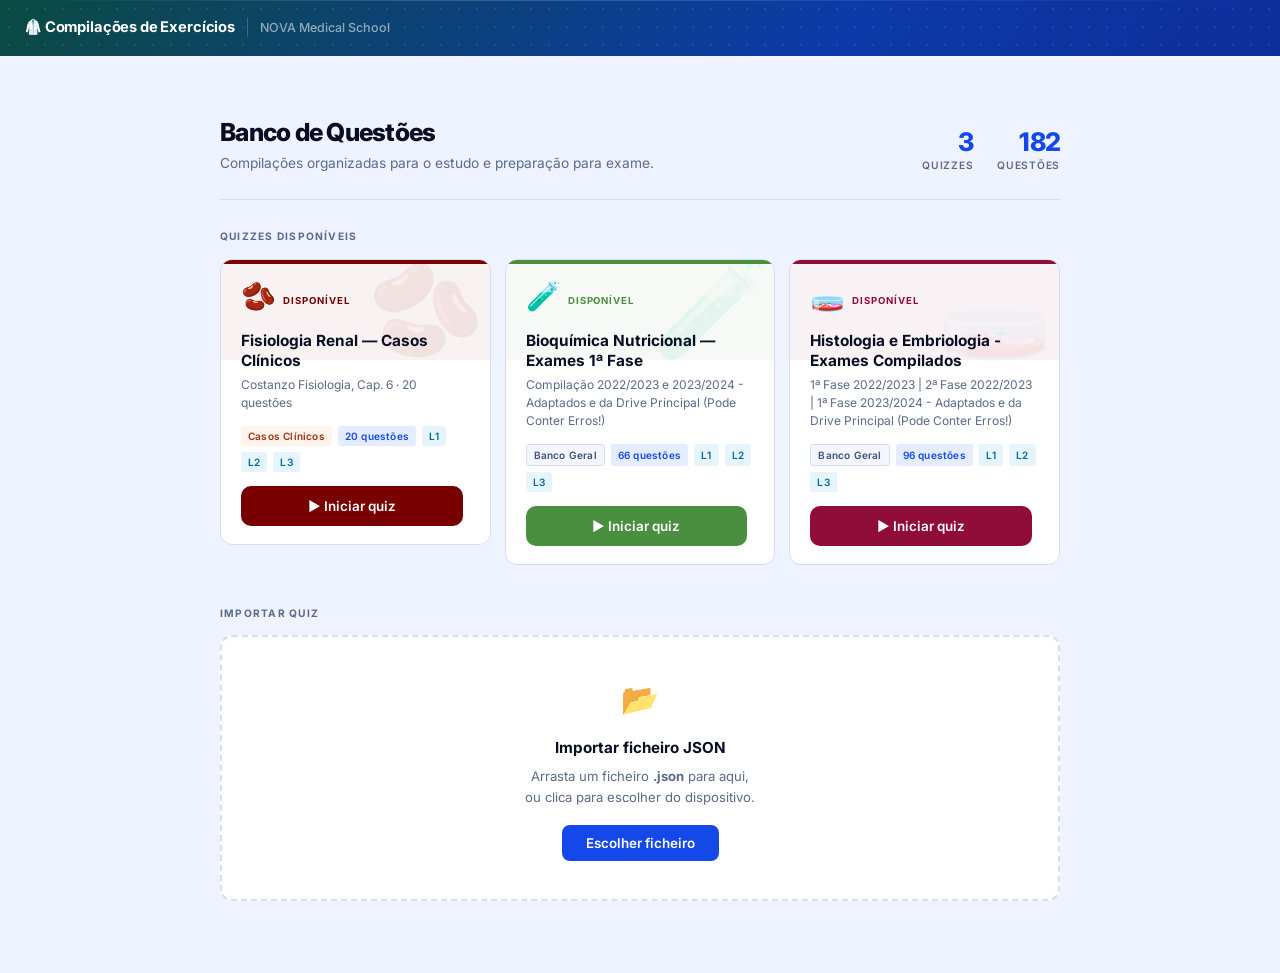
==== commit 5a3e4594: "Update index.html" ====
--- a/index.html
+++ b/index.html
@@ -126,8 +126,10 @@
       <span class="res-card-motif" aria-hidden="true">${icon}</span>
       <div class="res-card-banner" style="background:${color}"></div>
       <div class="res-card-body">
-        <div class="res-card-label" style="color:${labelColor || color}">${label}</div>
-        <div class="res-card-icon">${icon}</div>
+        <div class="res-card-label">
+          <span class="res-card-icon">${icon}</span>
+          <span style="color:${labelColor || color}">${label}</span>
+        </div>
         <div class="res-card-title">${title}</div>
         <div class="res-card-sub">${subtitle}</div>
         <div class="res-card-bottom">
--- a/assets/style.css
+++ b/assets/style.css
@@ -7,35 +7,39 @@
 *, *::before, *::after { box-sizing: border-box; margin: 0; padding: 0; }
 
 :root {
-  /* Core blues — slightly warmer/less electric */
-  --blue:        #2361D4;
-  --blue-hover:  #1B52BC;
-  --blue-deep:   #172A46;   /* topbar */
-  --blue-50:     #EEF4FF;
-  --blue-100:    #DDE8FF;
-  --blue-200:    #B8CFFF;
-
-  /* Neutrals — slight warmth */
-  --white:       #FFFFFF;
-  --bg:          #F3F6FA;
-  --surface:     #FFFFFF;
-  --border:      #DDE3ED;
-  --border-mid:  #C4CEDD;
-  --text:        #0D1829;
-  --text-2:      #344054;
-  --muted:       #667085;
-  --muted-light: #98A2B3;
+  /* Cobalt + Cerulean — the fun blues */
+  --cobalt:         #1548E8;
+  --cobalt-hover:   #1040D0;
+  --cobalt-deep:    #0C2E9A;
+  --cerulean:       #0094CF;
+  --cerulean-light: #E6F5FB;
+  --cerulean-mid:   #9DD9F0;
+
+  /* Verde marinho — topbar accent */
+  --verde:          #0B4A42;
+  --verde-mid:      #0D5C53;
+
+  /* Cold white palette */
+  --white:          #FFFFFF;
+  --bg:             #EEF3FF;   /* cool tinted white */
+  --surface:        #FFFFFF;
+  --border:         #D4DEF5;
+  --border-mid:     #B0C2E8;
+  --text:           #090F22;
+  --text-2:         #283356;
+  --muted:          #5A6A8A;
+  --muted-light:    #8898BE;
 
   /* Feedback */
-  --green:        #059669;
-  --green-bg:     #ECFDF5;
-  --green-border: #A7F3D0;
-  --red:          #DC2626;
-  --red-bg:       #FEF2F2;
-  --red-border:   #FECACA;
-  --amber:        #B45309;
-  --amber-bg:     #FFFBEB;
-  --amber-border: #FDE68A;
+  --green:          #059669;
+  --green-bg:       #ECFDF5;
+  --green-border:   #A7F3D0;
+  --red:            #DC2626;
+  --red-bg:         #FEF2F2;
+  --red-border:     #FECACA;
+  --amber:          #B45309;
+  --amber-bg:       #FFFBEB;
+  --amber-border:   #FDE68A;
 }
 
 body {
@@ -49,15 +53,16 @@
 }
 
 a { color: inherit; text-decoration: none; }
-:focus-visible { outline: 2px solid var(--blue); outline-offset: 2px; border-radius: 2px; }
-
-/* ══════════════════════════════════════
-   TOPBAR
+:focus-visible { outline: 2px solid var(--cobalt); outline-offset: 2px; border-radius: 2px; }
+
+/* ══════════════════════════════════════
+   TOPBAR  — verde marinho → cobalt gradient
+   with dot-grid overlay for character
 ══════════════════════════════════════ */
 
 .topbar {
-  background: var(--blue-deep);
-  height: 54px;
+  background: linear-gradient(130deg, var(--verde) 0%, #0C3AA8 65%, var(--cobalt-deep) 100%);
+  height: 56px;
   padding: 0 24px;
   display: flex;
   align-items: center;
@@ -65,8 +70,29 @@
   position: sticky;
   top: 0;
   z-index: 100;
-  border-bottom: 1px solid rgba(255,255,255,.05);
-}
+  overflow: hidden;
+}
+
+/* Dot-grid texture — makes the gradient feel hand-crafted */
+.topbar::before {
+  content: '';
+  position: absolute;
+  inset: 0;
+  background-image: radial-gradient(circle, rgba(255,255,255,.09) 1px, transparent 1px);
+  background-size: 18px 18px;
+  pointer-events: none;
+  z-index: 0;
+}
+/* Subtle top-edge highlight — adds physical depth */
+.topbar::after {
+  content: '';
+  position: absolute;
+  top: 0; left: 0; right: 0;
+  height: 1px;
+  background: linear-gradient(90deg, transparent 0%, rgba(255,255,255,.18) 40%, rgba(255,255,255,.08) 70%, transparent 100%);
+  z-index: 1;
+}
+.topbar > * { position: relative; z-index: 2; }
 
 .topbar-logo {
   display: flex;
@@ -77,37 +103,24 @@
   color: #fff;
   letter-spacing: -.01em;
 }
-.topbar-logo .sep {
-  color: rgba(255,255,255,.2);
-  font-weight: 300;
-  font-size: 1rem;
-}
-.topbar-logo .sub {
-  color: rgba(255,255,255,.5);
-  font-weight: 500;
-  font-size: .78rem;
-  letter-spacing: 0;
-}
+.topbar-logo .sep   { color: rgba(255,255,255,.22); font-weight: 300; font-size: 1rem; }
+.topbar-logo .sub   { color: rgba(255,255,255,.55); font-weight: 500; font-size: .78rem; letter-spacing: 0; }
 
 .topbar-back {
   margin-left: auto;
-  display: flex;
-  align-items: center;
-  gap: 6px;
+  display: flex; align-items: center; gap: 6px;
   color: rgba(255,255,255,.65);
-  font-size: .77rem;
-  font-weight: 600;
+  font-size: .77rem; font-weight: 600;
   padding: 6px 13px;
-  border: 1px solid rgba(255,255,255,.16);
+  border: 1px solid rgba(255,255,255,.18);
   border-radius: 6px;
   transition: color .14s, border-color .14s, background .14s;
-  white-space: nowrap;
-  touch-action: manipulation;
+  white-space: nowrap; touch-action: manipulation;
 }
 .topbar-back:hover {
   color: #fff;
-  border-color: rgba(255,255,255,.36);
-  background: rgba(255,255,255,.07);
+  border-color: rgba(255,255,255,.38);
+  background: rgba(255,255,255,.09);
 }
 
 /* ══════════════════════════════════════
@@ -128,43 +141,23 @@
   padding: 30px 0 26px;
   border-bottom: 1px solid var(--border);
   margin-bottom: 28px;
-  display: flex;
-  align-items: flex-end;
-  justify-content: space-between;
-  gap: 20px;
-  flex-wrap: wrap;
+  display: flex; align-items: flex-end;
+  justify-content: space-between; gap: 20px; flex-wrap: wrap;
 }
 .page-header-left h1 {
-  font-size: 1.55rem;
-  font-weight: 800;
-  color: var(--text);
-  letter-spacing: -.03em;
-  line-height: 1.2;
-  margin-bottom: 5px;
-}
-.page-header-left p {
-  font-size: .86rem;
-  color: var(--muted);
-  line-height: 1.5;
-}
-.page-header-stats { display: flex; gap: 24px; flex-shrink: 0; }
+  font-size: 1.55rem; font-weight: 800;
+  color: var(--text); letter-spacing: -.03em; line-height: 1.2; margin-bottom: 5px;
+}
+.page-header-left p { font-size: .86rem; color: var(--muted); line-height: 1.5; }
+.page-header-stats  { display: flex; gap: 24px; flex-shrink: 0; }
 .stat-block { text-align: right; }
 .stat-block .num {
-  display: block;
-  font-size: 1.6rem;
-  font-weight: 800;
-  color: var(--blue);
-  line-height: 1;
-  letter-spacing: -.03em;
+  display: block; font-size: 1.6rem; font-weight: 800;
+  color: var(--cobalt); line-height: 1; letter-spacing: -.03em;
 }
 .stat-block .label {
-  display: block;
-  font-size: .64rem;
-  color: var(--muted);
-  font-weight: 600;
-  margin-top: 2px;
-  text-transform: uppercase;
-  letter-spacing: .07em;
+  display: block; font-size: .64rem; color: var(--muted);
+  font-weight: 600; margin-top: 2px; text-transform: uppercase; letter-spacing: .07em;
 }
 
 /* ══════════════════════════════════════
@@ -172,150 +165,158 @@
 ══════════════════════════════════════ */
 
 .section-label {
-  font-size: .64rem;
-  font-weight: 700;
-  text-transform: uppercase;
-  letter-spacing: .12em;
-  color: var(--muted);
-  margin-bottom: 14px;
-}
-
-/* ══════════════════════════════════════
-   QUIZ GRID + CARDS
+  font-size: .64rem; font-weight: 700;
+  text-transform: uppercase; letter-spacing: .12em; color: var(--muted); margin-bottom: 14px;
+}
+
+/* ══════════════════════════════════════
+   QUIZ GRID
 ══════════════════════════════════════ */
 
 .quiz-grid {
   display: grid;
   grid-template-columns: repeat(auto-fill, minmax(268px, 1fr));
-  gap: 14px;
-  margin-bottom: 40px;
-}
+  gap: 14px; margin-bottom: 40px;
+}
+
+/* Stagger card entrance animations */
+@keyframes card-enter {
+  from { opacity: 0; transform: translateY(18px); }
+  to   { opacity: 1; transform: translateY(0); }
+}
+.quiz-grid > div {
+  animation: card-enter .4s cubic-bezier(.22,.68,0,1.2) both;
+  animation-delay: calc(var(--i, 0) * 80ms);
+}
+
+/* ══════════════════════════════════════
+   RES-CARD  (landing quiz cards)
+══════════════════════════════════════ */
 
 .res-card {
   background: var(--white);
   border: 1px solid var(--border);
   border-radius: 12px;
   overflow: hidden;
-  display: flex;
-  flex-direction: column;
-  transition: box-shadow .18s, transform .18s;
+  display: flex; flex-direction: column;
+  position: relative;
+  transition: box-shadow .2s, transform .2s;
+  cursor: default;
 }
 .res-card:hover {
-  transform: translateY(-2px);
-  box-shadow: 0 8px 28px rgba(35,97,212,.10), 0 2px 8px rgba(0,0,0,.05);
-}
-
-.res-card-banner { height: 4px; flex-shrink: 0; }
+  transform: translateY(-3px);
+  box-shadow: 0 10px 32px rgba(21,72,232,.12), 0 2px 8px rgba(0,0,0,.05);
+}
+
+/* Subtle colour wash in top portion of card */
+.res-card-tint {
+  position: absolute;
+  top: 0; left: 0; right: 0; height: 100px;
+  background: var(--card-color, #1548E8);
+  opacity: .05;
+  transition: opacity .2s;
+  pointer-events: none;
+  z-index: 0;
+}
+.res-card:hover .res-card-tint { opacity: .09; }
+
+/* Large background watermark emoji */
+.res-card-motif {
+  position: absolute;
+  top: 2px; right: 6px;
+  font-size: 5.8rem;
+  line-height: 1;
+  opacity: .07;
+  pointer-events: none;
+  transition: opacity .2s, transform .22s;
+  z-index: 0;
+  user-select: none;
+}
+.res-card:hover .res-card-motif {
+  opacity: .12;
+  transform: scale(1.07) rotate(5deg);
+}
+
+/* Thin colour banner strip */
+.res-card-banner { height: 4px; flex-shrink: 0; position: relative; z-index: 1; }
 
 .res-card-body {
-  padding: 20px 22px 20px;
-  display: flex;
-  flex-direction: column;
-  flex: 1;
+  padding: 18px 20px 18px;
+  display: flex; flex-direction: column; flex: 1;
+  position: relative; z-index: 1;
 }
 
 .res-card-label {
-  font-size: .6rem;
-  font-weight: 700;
-  text-transform: uppercase;
-  letter-spacing: .1em;
-  margin-bottom: 14px;
-  display: flex;
-  align-items: center;
-  gap: 6px;
-}
-
-.res-card-icon { font-size: 1.75rem; margin-bottom: 10px; line-height: 1; }
+  font-size: .6rem; font-weight: 700;
+  text-transform: uppercase; letter-spacing: .1em;
+  margin-bottom: 12px;
+  display: flex; align-items: center; gap: 6px;
+}
+.res-card-icon  { font-size: 1.75rem; margin-bottom: 9px; line-height: 1; }
 .res-card-title { font-size: .96rem; font-weight: 700; color: var(--text); line-height: 1.3; margin-bottom: 5px; }
 .res-card-sub   { font-size: .75rem; color: var(--muted); line-height: 1.5; margin-bottom: 14px; }
 
-.res-card-bottom { margin-top: auto; display: flex; flex-direction: column; gap: 12px; }
-
-.res-card-stats { font-size: .74rem; color: var(--muted); display: flex; align-items: center; gap: 10px; flex-wrap: wrap; }
-.res-stat-right { color: var(--green); font-weight: 600; }
-.res-stat-wrong { color: var(--red);   font-weight: 600; }
-
-.res-card-prog-wrap { height: 3px; background: var(--border); border-radius: 99px; overflow: hidden; }
-.res-card-prog-fill { height: 3px; border-radius: 99px; }
-
-.res-card-btns { display: flex; align-items: center; gap: 7px; }
-.res-card-btns-left  { display: flex; gap: 7px; flex: 1; }
-.res-card-btns-right { display: flex; gap: 5px; }
+.res-card-bottom   { margin-top: auto; display: flex; flex-direction: column; gap: 11px; }
+.res-card-stats    { font-size: .74rem; color: var(--muted); display: flex; align-items: center; gap: 10px; flex-wrap: wrap; }
+.res-stat-right    { color: var(--green); font-weight: 600; }
+.res-stat-wrong    { color: var(--red);   font-weight: 600; }
+.res-card-prog-wrap{ height: 3px; background: var(--border); border-radius: 99px; overflow: hidden; }
+.res-card-prog-fill{ height: 3px; border-radius: 99px; transition: width .4s ease; }
+
+.res-card-btns        { display: flex; align-items: center; gap: 7px; }
+.res-card-btns-left   { display: flex; gap: 7px; flex: 1; }
+.res-card-btns-right  { display: flex; gap: 5px; }
 
 /* ══════════════════════════════════════
    TAGS
 ══════════════════════════════════════ */
 
 .tag {
-  display: inline-flex;
-  align-items: center;
-  font-size: .63rem;
-  font-weight: 600;
-  padding: 2px 7px;
-  border-radius: 3px;       /* intentionally sharp */
-  letter-spacing: .02em;
-  white-space: nowrap;
-}
-.tag-q   { background: var(--blue-50);  color: var(--blue); }
-.tag-l   { background: var(--green-bg); color: var(--green); }
-.tag-cc  { background: #FFF4ED; color: #9A3412; }
-.tag-gen { background: #F8F9FA; color: #374151; border: 1px solid var(--border); }
+  display: inline-flex; align-items: center;
+  font-size: .63rem; font-weight: 600;
+  padding: 2px 7px; border-radius: 3px;
+  letter-spacing: .02em; white-space: nowrap;
+}
+.tag-q   { background: #E4EDFF; color: var(--cobalt); }
+.tag-l   { background: var(--cerulean-light); color: #006B99; }
+.tag-cc  { background: #FFF3EB; color: #9A3412; }
+.tag-gen { background: #F4F6FF; color: #3D4F7A; border: 1px solid var(--border); }
 
 /* ══════════════════════════════════════
    BUTTONS
 ══════════════════════════════════════ */
 
 .btn-continue {
-  color: #fff;
-  border: none;
-  border-radius: 10px;    /* primary action: fully rounded */
-  padding: 10px 18px;
-  font-size: .84rem;
-  font-weight: 600;
-  font-family: inherit;
-  cursor: pointer;
-  transition: filter .14s, transform .14s, box-shadow .14s;
-  white-space: nowrap;
-  touch-action: manipulation;
-  min-height: 40px;
-  flex: 1;
+  color: #fff; border: none;
+  border-radius: 10px;
+  padding: 10px 18px; font-size: .84rem; font-weight: 600;
+  font-family: inherit; cursor: pointer;
+  transition: filter .14s, transform .14s, box-shadow .16s;
+  white-space: nowrap; touch-action: manipulation; min-height: 40px; flex: 1;
 }
 .btn-continue:hover {
-  filter: brightness(1.08);
+  filter: brightness(1.1);
   transform: translateY(-1px);
-  box-shadow: 0 4px 14px rgba(35,97,212,.25);
-}
+  box-shadow: 0 5px 18px var(--btn-glow, rgba(21,72,232,.3));
+}
+.btn-continue:active { transform: scale(.97); filter: brightness(.95); }
 
 .btn-start-fresh {
-  background: var(--white);
-  color: var(--muted);
-  border: 1px solid var(--border);
-  border-radius: 6px;     /* secondary: sharper */
-  padding: 10px 14px;
-  font-size: .78rem;
-  font-weight: 600;
-  font-family: inherit;
-  cursor: pointer;
+  background: var(--white); color: var(--muted);
+  border: 1px solid var(--border); border-radius: 6px;
+  padding: 10px 14px; font-size: .78rem; font-weight: 600;
+  font-family: inherit; cursor: pointer;
   transition: border-color .14s, color .14s;
-  white-space: nowrap;
-  touch-action: manipulation;
-  min-height: 40px;
+  white-space: nowrap; touch-action: manipulation; min-height: 40px;
 }
 .btn-start-fresh:hover { border-color: var(--border-mid); color: var(--text); }
 
 .btn-icon-reset {
-  background: none;
-  border: 1px solid var(--border);
-  border-radius: 6px;
-  width: 40px; height: 40px;
-  display: flex; align-items: center; justify-content: center;
-  font-size: .9rem;
-  cursor: pointer;
-  color: var(--muted);
+  background: none; border: 1px solid var(--border); border-radius: 6px;
+  width: 40px; height: 40px; display: flex; align-items: center; justify-content: center;
+  font-size: .9rem; cursor: pointer; color: var(--muted);
   transition: border-color .14s, color .14s, background .14s;
-  flex-shrink: 0;
-  touch-action: manipulation;
-  font-family: inherit;
+  flex-shrink: 0; touch-action: manipulation; font-family: inherit;
 }
 .btn-icon-reset:hover { border-color: #FECACA; color: var(--red); background: var(--red-bg); }
 
@@ -324,35 +325,22 @@
 ══════════════════════════════════════ */
 
 .import-section { margin-top: 8px; }
-
 .import-zone {
-  border: 2px dashed var(--border);
-  border-radius: 12px;
-  background: var(--white);
-  padding: 38px 24px;
-  text-align: center;
-  cursor: pointer;
-  transition: border-color .16s, background .16s;
-}
-.import-zone.drag-over { border-color: var(--blue); background: var(--blue-50); }
-.import-zone .iz-icon { font-size: 1.9rem; margin-bottom: 12px; }
-.import-zone h3 { font-size: .95rem; font-weight: 700; color: var(--text); margin-bottom: 6px; }
-.import-zone p  { font-size: .82rem; color: var(--muted); margin-bottom: 18px; line-height: 1.55; }
+  border: 2px dashed var(--border); border-radius: 12px;
+  background: var(--white); padding: 38px 24px; text-align: center;
+  cursor: pointer; transition: border-color .16s, background .16s;
+}
+.import-zone.drag-over { border-color: var(--cobalt); background: #E4EDFF; }
+.import-zone .iz-icon  { font-size: 1.9rem; margin-bottom: 12px; }
+.import-zone h3        { font-size: .95rem; font-weight: 700; color: var(--text); margin-bottom: 6px; }
+.import-zone p         { font-size: .82rem; color: var(--muted); margin-bottom: 18px; line-height: 1.55; }
 
 .btn-import {
-  background: var(--blue);
-  color: #fff;
-  border: none;
-  border-radius: 8px;
-  padding: 10px 24px;
-  font-size: .84rem;
-  font-weight: 600;
-  font-family: inherit;
-  cursor: pointer;
-  transition: background .14s, transform .14s;
-  touch-action: manipulation;
-}
-.btn-import:hover { background: var(--blue-hover); transform: translateY(-1px); }
+  background: var(--cobalt); color: #fff; border: none; border-radius: 8px;
+  padding: 10px 24px; font-size: .84rem; font-weight: 600; font-family: inherit;
+  cursor: pointer; transition: background .14s, transform .14s; touch-action: manipulation;
+}
+.btn-import:hover { background: var(--cobalt-hover); transform: translateY(-1px); }
 #fileInput { display: none; }
 
 /* ══════════════════════════════════════
@@ -364,420 +352,266 @@
 .empty-state p { font-size: .88rem; }
 
 .toast {
-  position: fixed;
-  bottom: 22px; left: 50%;
+  position: fixed; bottom: 22px; left: 50%;
   transform: translateX(-50%) translateY(50px);
-  background: var(--blue-deep);
-  color: #fff;
-  padding: 9px 20px;
-  border-radius: 8px;    /* not pill — more intentional */
+  background: #0A1628; color: #fff;
+  padding: 9px 20px; border-radius: 8px;
   font-size: .82rem; font-weight: 600;
-  box-shadow: 0 4px 20px rgba(0,0,0,.18);
+  box-shadow: 0 4px 20px rgba(0,0,0,.2);
   transition: transform .22s ease, opacity .22s ease;
-  opacity: 0; pointer-events: none; z-index: 999;
-  white-space: nowrap; font-family: inherit;
-}
-.toast.show { transform: translateX(-50%) translateY(0); opacity: 1; }
+  opacity: 0; pointer-events: none; z-index: 999; white-space: nowrap; font-family: inherit;
+}
+.toast.show  { transform: translateX(-50%) translateY(0); opacity: 1; }
 .toast.error { background: #991B1B; }
 
 /* ══════════════════════════════════════
-   QUIZ — PROGRESS BAR + SCORES
-══════════════════════════════════════ */
-
-.prog-wrap {
-  max-width: 880px;
-  margin: 0 auto;
-  padding: 16px 20px 0;
-}
-
-.prog-top {
-  display: flex;
-  align-items: center;
-  justify-content: space-between;
-  margin-bottom: 7px;
-  gap: 10px;
-}
-
-#progLabel {
-  font-size: .72rem;
-  color: var(--muted);
-  font-weight: 500;
-  white-space: nowrap;
-}
-
-/* Score counters — live inside prog-top, not bottom bar */
-.prog-scores {
-  display: flex;
-  align-items: center;
-  gap: 12px;
-  margin: 0 auto 0 12px;
-}
-.prog-score {
-  font-size: .72rem;
-  font-weight: 700;
-  display: flex;
-  align-items: center;
-  gap: 3px;
-  transition: transform .15s;
-}
-.prog-score.right { color: var(--green); }
-.prog-score.wrong { color: var(--red); }
-
-#progPct {
-  font-size: .72rem;
-  color: var(--muted);
-  font-weight: 600;
-  white-space: nowrap;
-}
-
-.prog-bg { background: var(--blue-100); border-radius: 99px; height: 5px; }
+   QUIZ — PROGRESS BAR
+══════════════════════════════════════ */
+
+.prog-wrap { max-width: 880px; margin: 0 auto; padding: 16px 20px 0; }
+.prog-top  { display: flex; align-items: center; justify-content: space-between; margin-bottom: 7px; }
+#progLabel { font-size: .72rem; color: var(--muted); font-weight: 500; white-space: nowrap; }
+#progPct   { font-size: .72rem; color: var(--muted); font-weight: 600; white-space: nowrap; }
+.prog-bg   { background: var(--cerulean-light); border-radius: 99px; height: 5px; }
 .prog-fill {
-  height: 5px;
-  border-radius: 99px;
-  background: var(--quiz-color, var(--blue));
-  transition: width .4s ease;
+  height: 5px; border-radius: 99px;
+  background: var(--quiz-color, var(--cobalt));
+  transition: width .45s cubic-bezier(.22,.68,0,1.2);
 }
 
 /* ══════════════════════════════════════
    QUIZ CARD
 ══════════════════════════════════════ */
 
+@keyframes q-enter {
+  from { opacity: 0; transform: translateY(10px); }
+  to   { opacity: 1; transform: translateY(0); }
+}
 .qcard {
   background: var(--white);
   border-radius: 10px;
   border: 1px solid var(--border);
   overflow: hidden;
-  max-width: 880px;
-  margin: 0 auto;
-}
-
-/* Solid quiz-colour header — that's where the colour lives */
+  max-width: 880px; margin: 0 auto;
+}
+.qcard.q-entering { animation: q-enter .3s cubic-bezier(.22,.68,0,1.2) both; }
+
+/* Solid quiz-colour header */
 .qcard-header {
-  background: var(--quiz-color, var(--blue));
+  background: var(--quiz-color, var(--cobalt));
   padding: 15px 22px;
-  display: flex;
-  align-items: center;
-  gap: 14px;
-}
-
+  display: flex; align-items: center; gap: 14px;
+}
 .q-num {
-  font-size: .7rem;
-  font-weight: 600;
-  color: rgba(255,255,255,.6);
-  white-space: nowrap;
-  flex-shrink: 0;
-}
-
+  font-size: .7rem; font-weight: 600;
+  color: rgba(255,255,255,.6); white-space: nowrap; flex-shrink: 0;
+}
 .qcard-meta {
-  flex: 1;
-  display: flex;
-  align-items: center;
-  gap: 8px;
-  flex-wrap: wrap;
-  min-width: 0;
-}
-
+  flex: 1; display: flex; align-items: center; gap: 8px; flex-wrap: wrap; min-width: 0;
+}
 .domain {
-  font-size: .8rem;
-  font-weight: 600;
-  color: rgba(255,255,255,.95);
-  white-space: nowrap;
-  overflow: hidden;
-  text-overflow: ellipsis;
-}
-
+  font-size: .8rem; font-weight: 600; color: rgba(255,255,255,.95);
+  white-space: nowrap; overflow: hidden; text-overflow: ellipsis;
+}
 .level-badge {
-  font-size: .65rem;
-  font-weight: 700;
-  color: rgba(255,255,255,.85);
-  background: rgba(255,255,255,.16);
-  border: 1px solid rgba(255,255,255,.25);
-  padding: 2px 8px;
-  border-radius: 4px;      /* sharper than pills */
-  letter-spacing: .04em;
-  white-space: nowrap;
-  flex-shrink: 0;
+  font-size: .65rem; font-weight: 700;
+  color: rgba(255,255,255,.88);
+  background: rgba(255,255,255,.18); border: 1px solid rgba(255,255,255,.28);
+  padding: 2px 8px; border-radius: 4px; letter-spacing: .04em;
+  white-space: nowrap; flex-shrink: 0;
 }
 
 /* ── Vignette ── */
-
 .vignette-wrap { padding: 20px 22px 0; }
-
 .section-label-inline {
-  font-size: .6rem;
-  font-weight: 700;
-  text-transform: uppercase;
-  letter-spacing: .12em;
-  color: var(--muted);
-  margin-bottom: 10px;
-  display: flex;
-  align-items: center;
-  gap: 7px;
+  font-size: .6rem; font-weight: 700; text-transform: uppercase;
+  letter-spacing: .12em; color: var(--muted); margin-bottom: 10px;
+  display: flex; align-items: center; gap: 7px;
 }
 .section-label-inline::before {
-  content: '';
-  display: block;
-  width: 2.5px;
-  height: 10px;
-  background: var(--quiz-color, var(--blue));
-  border-radius: 99px;
-  flex-shrink: 0;
-}
-
+  content: ''; display: block; width: 2.5px; height: 10px;
+  background: var(--quiz-color, var(--cobalt));
+  border-radius: 99px; flex-shrink: 0;
+}
 .vignette-text {
-  font-size: .9rem;
-  line-height: 1.82;
-  color: var(--text-2);
-  background: var(--blue-50);
-  border-left: 3px solid var(--quiz-color, var(--blue));
-  padding: 13px 16px;
-  border-radius: 0 6px 6px 0;
-  margin-bottom: 14px;
+  font-size: .9rem; line-height: 1.82; color: var(--text-2);
+  background: var(--cerulean-light);
+  border-left: 3px solid var(--quiz-color, var(--cobalt));
+  padding: 13px 16px; border-radius: 0 6px 6px 0; margin-bottom: 14px;
 }
 
 /* ── Lab table ── */
-
 .lab-table {
-  width: 100%;
-  border-collapse: collapse;
-  font-size: .79rem;
-  margin-bottom: 14px;
-  border: 1px solid var(--border);
-  border-radius: 7px;
-  overflow: hidden;
-}
-.lab-table thead { background: var(--blue-50); }
-.lab-table th {
-  text-align: left; padding: 7px 13px;
-  font-size: .62rem; font-weight: 700;
-  color: var(--blue); text-transform: uppercase; letter-spacing: .06em;
-}
+  width: 100%; border-collapse: collapse; font-size: .79rem; margin-bottom: 14px;
+  border: 1px solid var(--border); border-radius: 7px; overflow: hidden;
+}
+.lab-table thead { background: var(--cerulean-light); }
+.lab-table th { text-align: left; padding: 7px 13px; font-size: .62rem; font-weight: 700; color: #006B99; text-transform: uppercase; letter-spacing: .06em; }
 .lab-table td { padding: 7px 13px; border-top: 1px solid var(--border); color: var(--text-2); }
 .lab-table td:nth-child(2) { font-weight: 700; color: var(--text); }
 .lab-table tr:nth-child(even) { background: var(--bg); }
 
 /* ── Question box ── */
-
-.question-box {
-  padding: 22px 22px 0;
-  margin-bottom: 18px;
-}
+.question-box      { padding: 22px 22px 0; margin-bottom: 18px; }
 .qcard:not(.has-vignette) .question-box { padding-top: 24px; }
 
-/* "Questão ──────" label above stem */
 .q-label {
-  font-size: .58rem;
-  font-weight: 700;
-  text-transform: uppercase;
-  letter-spacing: .14em;
-  color: var(--quiz-color, var(--blue));
-  opacity: .7;
-  display: flex;
-  align-items: center;
-  gap: 10px;
-  margin-bottom: 12px;
-}
-.q-label::after {
-  content: '';
-  flex: 1;
-  height: 1px;
-  background: var(--border);
-}
-
-/* The question text itself */
+  font-size: .58rem; font-weight: 700; text-transform: uppercase;
+  letter-spacing: .14em; color: var(--quiz-color, var(--cobalt));
+  opacity: .72; display: flex; align-items: center; gap: 10px; margin-bottom: 12px;
+}
+.q-label::after { content: ''; flex: 1; height: 1px; background: var(--border); }
+
 .question-box p {
-  font-size: 1.06rem;
-  font-weight: 600;
-  color: var(--text);
-  line-height: 1.72;
-  letter-spacing: -.012em;
-  padding-left: 14px;
-  border-left: 2px solid var(--quiz-color, var(--blue));
+  font-size: 1.06rem; font-weight: 600; color: var(--text);
+  line-height: 1.72; letter-spacing: -.012em;
+  padding-left: 14px; border-left: 2px solid var(--quiz-color, var(--cobalt));
 }
 
 /* ── Options ── */
-
 .options { padding: 0 22px 24px; display: flex; flex-direction: column; gap: 8px; }
 
+@keyframes opt-enter {
+  from { opacity: 0; transform: translateX(-10px); }
+  to   { opacity: 1; transform: translateX(0); }
+}
+
 .opt {
-  display: flex;
-  align-items: flex-start;
-  gap: 12px;
-  padding: 12px 15px;
-  border: 1.5px solid var(--border);
-  border-radius: 8px;      /* cards and opts differ intentionally */
-  cursor: pointer;
-  font-size: .9rem;
-  line-height: 1.52;
-  background: var(--white);
-  user-select: none;
-  touch-action: manipulation;
-  min-height: 48px;
-  /* Micro-interaction on all state transitions */
-  transition: border-color .14s, background .14s, transform .12s, box-shadow .14s;
-}
-
-/* Hover: neutral slate — NOT quiz colour */
+  display: flex; align-items: flex-start; gap: 12px;
+  padding: 12px 15px; border: 1.5px solid var(--border); border-radius: 8px;
+  cursor: pointer; font-size: .9rem; line-height: 1.52;
+  background: var(--white); user-select: none; touch-action: manipulation; min-height: 48px;
+  transition: border-color .15s, background .15s, transform .12s, box-shadow .15s;
+  animation: opt-enter .26s ease both;
+  animation-delay: calc(var(--oi, 0) * 55ms);
+}
+
+/* Hover: cerulean — always the same, never clashes with quiz colour */
 .opt:hover:not(.disabled) {
-  border-color: var(--border-mid);
-  background: #F8F9FB;
-  transform: translateX(3px);
-  box-shadow: 0 2px 8px rgba(0,0,0,.06);
-}
-.opt:active:not(.disabled) { transform: scale(0.99) translateX(0); }
-
+  border-color: var(--cerulean);
+  background: var(--cerulean-light);
+  transform: translateX(4px);
+  box-shadow: 0 2px 10px rgba(0,148,207,.1);
+}
 .opt:hover:not(.disabled) .letter {
-  background: #475569;
-  color: #fff;
-  border-color: #475569;
-}
+  background: var(--cerulean);
+  color: #fff; border-color: var(--cerulean);
+}
+.opt:active:not(.disabled) { transform: scale(.985) translateX(0); }
 
 .opt .letter {
-  flex-shrink: 0;
-  width: 28px; height: 28px;
-  border-radius: 6px;
-  background: var(--bg);
-  border: 1.5px solid var(--border);
-  color: var(--muted);
-  font-weight: 700;
-  font-size: .74rem;
+  flex-shrink: 0; width: 28px; height: 28px; border-radius: 6px;
+  background: var(--bg); border: 1.5px solid var(--border);
+  color: var(--muted); font-weight: 700; font-size: .74rem;
   display: flex; align-items: center; justify-content: center;
-  margin-top: 1px;
-  transition: background .14s, color .14s, border-color .14s;
+  margin-top: 1px; transition: background .14s, color .14s, border-color .14s;
 }
 
 @keyframes pop-correct {
-  0%   { transform: scale(1); }
-  45%  { transform: scale(1.015); }
-  100% { transform: scale(1); }
+  0% { transform: scale(1); } 45% { transform: scale(1.015); } 100% { transform: scale(1); }
 }
 @keyframes glow-correct {
   0%   { box-shadow: 0 0 0 0 rgba(5,150,105,0); }
   60%  { box-shadow: 0 0 0 4px rgba(5,150,105,.18); }
-  100% { box-shadow: 0 0 0 1px rgba(167,243,208,.5), 0 2px 10px rgba(5,150,105,.1); }
+  100% { box-shadow: 0 0 0 1px rgba(167,243,208,.5), 0 2px 12px rgba(5,150,105,.12); }
 }
 
 .opt.correct {
-  border-color: var(--green-border);
-  background: var(--green-bg);
-  animation: pop-correct .3s ease, glow-correct .4s ease forwards;
+  border-color: var(--green-border); background: var(--green-bg);
+  animation: pop-correct .3s ease, glow-correct .45s ease forwards;
 }
 .opt.correct .letter { background: var(--green); color: #fff; border-color: var(--green); }
-
-.opt.wrong {
-  border-color: var(--red-border);
-  background: var(--red-bg);
-}
-.opt.wrong .letter { background: var(--red); color: #fff; border-color: var(--red); }
-
-.opt.neutral { opacity: .36; }
+.opt.wrong   { border-color: var(--red-border); background: var(--red-bg); }
+.opt.wrong .letter   { background: var(--red);   color: #fff; border-color: var(--red); }
+.opt.neutral { opacity: .35; }
 .opt.disabled { cursor: default; transform: none !important; box-shadow: none; }
 
 /* ── Explanation panel ── */
 
+@keyframes exp-reveal {
+  from { opacity: 0; transform: translateY(8px); filter: blur(3px); }
+  to   { opacity: 1; transform: translateY(0);   filter: blur(0);   }
+}
+
 .exp-panel {
-  display: none;
-  flex-direction: column;
-  gap: 10px;
-  border-top: 1px solid var(--border);
-  padding: 20px 22px;
-  background: #FAFCFF;
-  animation: fade-in-up .25s ease both;
-}
-.exp-panel.show { display: flex; }
-
-@keyframes fade-in-up {
-  from { opacity: 0; transform: translateY(6px); }
-  to   { opacity: 1; transform: translateY(0); }
-}
+  display: none; flex-direction: column; gap: 10px;
+  border-top: 1px solid var(--border); padding: 20px 22px; background: #F5F8FF;
+}
+.exp-panel.show { display: flex; animation: exp-reveal .28s ease both; }
 
 .exp-correct {
-  padding: 14px 16px;
-  background: var(--green-bg);
-  border: 1px solid var(--green-border);
-  border-radius: 8px;
-}
-.exp-tag {
-  font-size: .6rem; font-weight: 700;
-  color: var(--green); text-transform: uppercase;
-  letter-spacing: .1em; margin-bottom: 8px;
-}
+  padding: 14px 16px; background: var(--green-bg);
+  border: 1px solid var(--green-border); border-radius: 8px;
+}
+.exp-tag { font-size: .6rem; font-weight: 700; color: var(--green); text-transform: uppercase; letter-spacing: .1em; margin-bottom: 8px; }
 .exp-correct p { font-size: .88rem; line-height: 1.75; color: #065F46; }
-.exp-source { font-size: .71rem; color: #047857; margin-top: 6px; font-style: italic; opacity: .85; }
-
-/* Logic: left-border treatment, not a full box */
+.exp-source    { font-size: .71rem; color: #047857; margin-top: 6px; font-style: italic; opacity: .85; }
+
 .logic-box {
-  padding: 12px 16px;
-  background: var(--amber-bg);
-  border-left: 3px solid var(--amber-border);
-  border-radius: 0 6px 6px 0;
-}
-.logic-tag {
-  font-size: .6rem; font-weight: 700;
-  color: var(--amber); text-transform: uppercase;
-  letter-spacing: .1em; margin-bottom: 6px;
-}
+  padding: 12px 16px; background: var(--amber-bg);
+  border-left: 3px solid var(--amber-border); border-radius: 0 6px 6px 0;
+}
+.logic-tag { font-size: .6rem; font-weight: 700; color: var(--amber); text-transform: uppercase; letter-spacing: .1em; margin-bottom: 6px; }
 .logic-box p { font-size: .87rem; line-height: 1.65; color: #78350F; }
 
-.dist-header {
-  font-size: .6rem; font-weight: 700;
-  color: var(--red); text-transform: uppercase;
-  letter-spacing: .1em; padding-top: 2px; margin-bottom: 7px;
-}
-.dist-list { display: flex; flex-direction: column; gap: 7px; }
-.dist-item {
-  background: var(--white);
-  border: 1px solid var(--red-border);
-  border-radius: 6px;
-  padding: 11px 14px;
-}
-.dist-tag { font-size: .63rem; font-weight: 700; color: var(--red); display: block; margin-bottom: 4px; }
+.dist-header { font-size: .6rem; font-weight: 700; color: var(--red); text-transform: uppercase; letter-spacing: .1em; padding-top: 2px; margin-bottom: 7px; }
+.dist-list   { display: flex; flex-direction: column; gap: 7px; }
+.dist-item   { background: var(--white); border: 1px solid var(--red-border); border-radius: 6px; padding: 11px 14px; }
+.dist-tag    { font-size: .63rem; font-weight: 700; color: var(--red); display: block; margin-bottom: 4px; }
 .dist-item p { font-size: .85rem; line-height: 1.58; color: #7F1D1D; }
 .dist-source { font-size: .7rem; color: #991B1B; margin-top: 4px; font-style: italic; opacity: .78; }
 
 /* ══════════════════════════════════════
-   QUIZ — BOTTOM BAR (next button only)
+   BOTTOM BAR  — score pill + next button
 ══════════════════════════════════════ */
 
 .bottom-bar {
-  max-width: 880px;
-  margin: 12px auto 0;
-  display: flex;
-  justify-content: flex-end;
-  padding: 0 20px;
-  min-height: 52px;
-  align-items: center;
-}
+  max-width: 880px; margin: 12px auto 0;
+  display: flex; justify-content: space-between; align-items: center;
+  padding: 0 20px; min-height: 52px;
+}
+
+/* Score pill — fresh coat of paint, same position as requested */
+.score-pill {
+  display: flex; align-items: stretch;
+  background: var(--white); border: 1px solid var(--border);
+  border-radius: 8px; overflow: hidden; flex-shrink: 0;
+}
+.score-cnt {
+  padding: 0 15px; font-size: .82rem; font-weight: 700;
+  display: flex; align-items: center; min-height: 42px;
+  position: relative; overflow: hidden;
+}
+.score-cnt.right { color: var(--green); background: #F3FCF8; }
+.score-cnt.wrong { color: var(--red);   background: #FEF8F8; }
+.score-sep       { width: 1px; background: var(--border); flex-shrink: 0; }
+
+/* Flip-in animation when counter changes */
+@keyframes cnt-flip-in {
+  from { transform: translateY(55%); opacity: 0; }
+  to   { transform: translateY(0);   opacity: 1; }
+}
+.cnt-flip { animation: cnt-flip-in .22s cubic-bezier(.22,.68,0,1.2) both; }
 
 .btn-next {
-  background: var(--quiz-color, var(--blue));
-  color: #fff;
-  border: none;
-  border-radius: 10px;
-  padding: 12px 30px;
-  font-size: .9rem;
-  font-weight: 700;
-  font-family: inherit;
-  cursor: pointer;
-  display: none;
-  touch-action: manipulation;
-  min-height: 46px;
-  letter-spacing: -.01em;
-  /* Glow uses computed --quiz-glow set by JS */
-  transition: filter .14s, transform .14s, box-shadow .18s;
+  background: var(--quiz-color, var(--cobalt));
+  color: #fff; border: none; border-radius: 10px;
+  padding: 12px 30px; font-size: .9rem; font-weight: 700;
+  font-family: inherit; cursor: pointer; display: none;
+  touch-action: manipulation; min-height: 46px; letter-spacing: -.01em;
+  transition: filter .14s, transform .15s, box-shadow .18s;
 }
 .btn-next:hover {
-  filter: brightness(1.08);
-  transform: translateY(-2px);
-  box-shadow: 0 6px 20px var(--quiz-glow, rgba(35,97,212,.3));
-}
-.btn-next:active { transform: translateY(0); filter: brightness(.96); }
+  filter: brightness(1.1); transform: translateY(-2px);
+  box-shadow: 0 7px 22px var(--quiz-glow, rgba(21,72,232,.3));
+}
+.btn-next:active { transform: translateY(0); filter: brightness(.95); }
 
 /* ══════════════════════════════════════
    SEED SYNC
 ══════════════════════════════════════ */
 
-.seed-wrap { max-width: 880px; margin: 10px auto 0; padding: 0 20px; }
+.seed-wrap  { max-width: 880px; margin: 10px auto 0; padding: 0 20px; }
 .btn-seed-toggle {
   background: none; border: none; cursor: pointer;
   font-size: .7rem; font-weight: 600; color: var(--muted);
@@ -788,177 +622,82 @@
 .btn-seed-toggle .arrow { display: inline-block; transition: transform .2s; font-style: normal; font-size: .68rem; }
 .btn-seed-toggle.open .arrow { transform: rotate(180deg); }
 .seed-panel {
-  display: none; margin-top: 8px;
-  background: var(--white); border: 1px solid var(--border);
-  border-radius: 8px; padding: 13px 16px;
+  display: none; margin-top: 8px; background: var(--white);
+  border: 1px solid var(--border); border-radius: 8px; padding: 13px 16px;
   gap: 12px; flex-wrap: wrap; align-items: center;
 }
-.seed-panel.open { display: flex; }
-.seed-group { display: flex; align-items: center; gap: 7px; flex-wrap: wrap; }
-.seed-label { font-size: .7rem; color: var(--muted); font-weight: 600; white-space: nowrap; }
-.seed-code {
-  font-family: 'Courier New', monospace; font-size: .74rem; font-weight: 700;
-  color: var(--text-2); background: var(--bg); border: 1px solid var(--border);
-  border-radius: 5px; padding: 4px 10px; letter-spacing: .04em;
-}
-.btn-seed-copy {
-  font-size: .7rem; font-weight: 600; color: var(--blue);
-  background: var(--blue-50); border: 1px solid var(--blue-100); border-radius: 5px;
-  padding: 4px 10px; cursor: pointer; transition: background .14s;
-  white-space: nowrap; touch-action: manipulation; font-family: inherit;
-}
-.btn-seed-copy:hover { background: var(--blue-100); }
-.seed-divider { width: 1px; height: 20px; background: var(--border); flex-shrink: 0; }
-.seed-input {
-  font-family: 'Courier New', monospace; font-size: .74rem; width: 148px;
-  border: 1px solid var(--border); border-radius: 5px; padding: 5px 9px;
-  color: var(--text); outline: none; background: var(--white); transition: border-color .14s;
-}
-.seed-input:focus { border-color: var(--blue); }
+.seed-panel.open  { display: flex; }
+.seed-group       { display: flex; align-items: center; gap: 7px; flex-wrap: wrap; }
+.seed-label       { font-size: .7rem; color: var(--muted); font-weight: 600; white-space: nowrap; }
+.seed-code        { font-family: 'Courier New', monospace; font-size: .74rem; font-weight: 700; color: var(--text-2); background: var(--bg); border: 1px solid var(--border); border-radius: 5px; padding: 4px 10px; letter-spacing: .04em; }
+.btn-seed-copy    { font-size: .7rem; font-weight: 600; color: var(--cobalt); background: #E4EDFF; border: 1px solid var(--border); border-radius: 5px; padding: 4px 10px; cursor: pointer; transition: background .14s; white-space: nowrap; touch-action: manipulation; font-family: inherit; }
+.btn-seed-copy:hover { background: var(--cerulean-light); }
+.seed-divider     { width: 1px; height: 20px; background: var(--border); flex-shrink: 0; }
+.seed-input       { font-family: 'Courier New', monospace; font-size: .74rem; width: 148px; border: 1px solid var(--border); border-radius: 5px; padding: 5px 9px; color: var(--text); outline: none; background: var(--white); transition: border-color .14s; }
+.seed-input:focus { border-color: var(--cobalt); }
 .seed-input.error { border-color: var(--red); }
-.btn-seed-join {
-  font-size: .7rem; font-weight: 600; color: #fff; background: var(--blue);
-  border: none; border-radius: 5px; padding: 5px 12px; cursor: pointer;
-  transition: background .14s; white-space: nowrap; touch-action: manipulation; font-family: inherit;
-}
-.btn-seed-join:hover { background: var(--blue-hover); }
+.btn-seed-join    { font-size: .7rem; font-weight: 600; color: #fff; background: var(--cobalt); border: none; border-radius: 5px; padding: 5px 12px; cursor: pointer; transition: background .14s; white-space: nowrap; touch-action: manipulation; font-family: inherit; }
+.btn-seed-join:hover { background: var(--cobalt-hover); }
 
 /* ══════════════════════════════════════
    FINISH SCREEN
 ══════════════════════════════════════ */
 
 .finish {
-  display: none;
-  max-width: 880px;
-  margin: 0 auto;
-  background: var(--white);
-  border-radius: 12px 12px 10px 10px;  /* slight asymmetry */
-  border: 1px solid var(--border);
-  overflow: hidden;
+  display: none; max-width: 880px; margin: 0 auto;
+  background: var(--white); border-radius: 12px 12px 10px 10px;
+  border: 1px solid var(--border); overflow: hidden;
 }
 
 .finish-header {
-  background: var(--quiz-color, var(--blue));
-  padding: 36px 28px 32px;
-  text-align: center;
-}
-
+  background: var(--quiz-color, var(--cobalt));
+  padding: 36px 28px 32px; text-align: center;
+}
+
+@keyframes medal-drop {
+  0%   { transform: scale(.25) rotate(-14deg); opacity: 0; }
+  100% { transform: scale(1)   rotate(0deg);   opacity: 1; }
+}
+@keyframes medal-glow {
+  0%, 100% { filter: drop-shadow(0 0 6px rgba(255,210,0,0)); }
+  50%       { filter: drop-shadow(0 0 14px rgba(255,210,0,.45)); }
+}
 .fin-medal {
-  font-size: 3.4rem;
-  line-height: 1;
-  margin-bottom: 16px;
-  display: block;
-  animation: medal-drop .5s cubic-bezier(.34,1.56,.64,1) both;
-  animation-delay: .15s;
-  opacity: 0;
-}
-@keyframes medal-drop {
-  0%   { transform: scale(.3) rotate(-12deg); opacity: 0; }
-  100% { transform: scale(1)  rotate(0deg);   opacity: 1; }
-}
-
-.finish-score {
-  font-size: 2.8rem;
-  font-weight: 800;
-  color: rgba(255,255,255,.95);
-  letter-spacing: -.04em;
-  line-height: 1;
-  margin-bottom: 8px;
-}
-.finish-pct { font-size: .86rem; color: rgba(255,255,255,.65); font-weight: 500; margin-bottom: 10px; }
-.fin-title-text { font-size: .82rem; color: rgba(255,255,255,.55); font-weight: 500; }
-
-.finish-body { padding: 28px 28px 32px; }
-
-/* Stat breakdown grid */
-.fin-breakdown {
-  display: grid;
-  grid-template-columns: 1fr 1px 1fr;
-  background: var(--bg);
-  border-radius: 10px;
-  border: 1px solid var(--border);
-  overflow: hidden;
-  margin-bottom: 16px;
-}
-.fin-bd-item {
-  padding: 22px 20px;
-  display: flex; flex-direction: column;
-  align-items: center; gap: 5px;
-  text-align: center;
-}
-.fin-bd-divider { background: var(--border); }
-.fin-bd-num {
-  font-size: 2.6rem;
-  font-weight: 800;
-  line-height: 1;
-  letter-spacing: -.04em;
-}
-.fin-bd-num.green { color: var(--green); }
-.fin-bd-num.red   { color: var(--red); }
-.fin-bd-label {
-  font-size: .65rem;
-  text-transform: uppercase;
-  letter-spacing: .09em;
-  color: var(--muted);
-  font-weight: 600;
-}
-
-/* Animated result bar */
-.fin-bar-wrap {
-  height: 6px;
-  background: var(--blue-100);
-  border-radius: 99px;
-  margin-bottom: 20px;
-  overflow: hidden;
-}
-.fin-bar-fill {
-  height: 6px;
-  border-radius: 99px;
-  background: var(--quiz-color, var(--blue));
-  transition: width .9s cubic-bezier(.22,.68,0,1.2);
-}
-
-.finish-msg {
-  font-size: .88rem;
-  color: var(--text-2);
-  background: var(--bg);
-  border: 1px solid var(--border);
-  border-radius: 8px;
-  padding: 14px 18px;
-  margin-bottom: 24px;
-  line-height: 1.65;
-}
-.finish-btns {
-  display: flex;
-  gap: 10px;
-  justify-content: center;
-  flex-wrap: wrap;
-}
+  font-size: 3.4rem; line-height: 1; margin-bottom: 16px; display: block;
+  animation: medal-drop .5s cubic-bezier(.34,1.56,.64,1) .15s both,
+             medal-glow 2.5s ease-in-out 1.5s infinite;
+}
+
+.finish-score    { font-size: 2.8rem; font-weight: 800; color: rgba(255,255,255,.95); letter-spacing: -.04em; line-height: 1; margin-bottom: 8px; }
+.finish-pct      { font-size: .86rem; color: rgba(255,255,255,.65); font-weight: 500; margin-bottom: 10px; }
+.fin-title-text  { font-size: .82rem; color: rgba(255,255,255,.5); font-weight: 500; }
+
+.finish-body     { padding: 28px 28px 32px; }
+.fin-breakdown   { display: grid; grid-template-columns: 1fr 1px 1fr; background: var(--bg); border-radius: 10px; border: 1px solid var(--border); overflow: hidden; margin-bottom: 16px; }
+.fin-bd-item     { padding: 22px 20px; display: flex; flex-direction: column; align-items: center; gap: 5px; text-align: center; }
+.fin-bd-divider  { background: var(--border); }
+.fin-bd-num      { font-size: 2.6rem; font-weight: 800; line-height: 1; letter-spacing: -.04em; }
+.fin-bd-num.green{ color: var(--green); }
+.fin-bd-num.red  { color: var(--red); }
+.fin-bd-label    { font-size: .65rem; text-transform: uppercase; letter-spacing: .09em; color: var(--muted); font-weight: 600; }
+.fin-bar-wrap    { height: 6px; background: var(--cerulean-light); border-radius: 99px; margin-bottom: 20px; overflow: hidden; }
+.fin-bar-fill    { height: 6px; border-radius: 99px; background: var(--quiz-color, var(--cobalt)); transition: width .9s cubic-bezier(.22,.68,0,1.2); }
+.finish-msg      { font-size: .88rem; color: var(--text-2); background: var(--bg); border: 1px solid var(--border); border-radius: 8px; padding: 14px 18px; margin-bottom: 24px; line-height: 1.65; }
+.finish-btns     { display: flex; gap: 10px; justify-content: center; flex-wrap: wrap; }
 
 .btn-primary {
-  background: var(--quiz-color, var(--blue));
-  color: #fff; border: none;
-  border-radius: 10px;
-  padding: 12px 24px;
-  font-size: .88rem; font-weight: 700;
+  background: var(--quiz-color, var(--cobalt)); color: #fff; border: none;
+  border-radius: 10px; padding: 12px 24px; font-size: .88rem; font-weight: 700;
   font-family: inherit; cursor: pointer;
   transition: filter .14s, transform .14s, box-shadow .18s;
   touch-action: manipulation; min-height: 46px;
 }
-.btn-primary:hover {
-  filter: brightness(1.08);
-  transform: translateY(-1px);
-  box-shadow: 0 5px 16px var(--quiz-glow, rgba(35,97,212,.28));
-}
+.btn-primary:hover { filter: brightness(1.1); transform: translateY(-1px); box-shadow: 0 6px 18px var(--quiz-glow, rgba(21,72,232,.3)); }
 
 .btn-secondary {
-  background: var(--white); color: var(--text-2);
-  border: 1px solid var(--border);
-  border-radius: 6px;           /* secondary: sharper */
-  padding: 12px 24px;
-  font-size: .88rem; font-weight: 600;
-  font-family: inherit; cursor: pointer;
-  transition: border-color .14s, background .14s;
+  background: var(--white); color: var(--text-2); border: 1px solid var(--border);
+  border-radius: 6px; padding: 12px 24px; font-size: .88rem; font-weight: 600;
+  font-family: inherit; cursor: pointer; transition: border-color .14s, background .14s;
   touch-action: manipulation; min-height: 46px;
 }
 .btn-secondary:hover { border-color: var(--border-mid); background: var(--bg); }
@@ -968,168 +707,77 @@
 ══════════════════════════════════════ */
 
 #reviewScreen { display: none; }
-
-.review-topbar {
-  max-width: 880px; margin: 0 auto 20px; padding: 0 20px;
-  display: flex; align-items: flex-start;
-  justify-content: space-between; gap: 14px;
-}
-.review-title { font-size: 1rem; font-weight: 800; color: var(--text); letter-spacing: -.015em; }
+.review-topbar { max-width: 880px; margin: 0 auto 20px; padding: 0 20px; display: flex; align-items: flex-start; justify-content: space-between; gap: 14px; }
+.review-title    { font-size: 1rem; font-weight: 800; color: var(--text); letter-spacing: -.015em; }
 .review-subtitle { font-size: .78rem; color: var(--muted); margin-top: 3px; }
-
-.btn-review-back {
-  background: var(--white); border: 1px solid var(--border);
-  border-radius: 6px; padding: 8px 16px;
-  font-size: .82rem; font-weight: 600; font-family: inherit;
-  color: var(--text-2); cursor: pointer;
-  transition: border-color .14s, background .14s;
-  white-space: nowrap; flex-shrink: 0;
-  touch-action: manipulation; min-height: 38px;
-}
+.btn-review-back { background: var(--white); border: 1px solid var(--border); border-radius: 6px; padding: 8px 16px; font-size: .82rem; font-weight: 600; font-family: inherit; color: var(--text-2); cursor: pointer; transition: border-color .14s, background .14s; white-space: nowrap; flex-shrink: 0; touch-action: manipulation; min-height: 38px; }
 .btn-review-back:hover { border-color: var(--border-mid); background: var(--bg); }
 
 /* Question map */
-.qmap-outer { max-width: 880px; margin: 0 auto 18px; padding: 0 20px; }
-.qmap-inner {
-  background: var(--white);
-  border: 1px solid var(--border);
-  border-radius: 12px 12px 8px 8px;   /* intentional asymmetry */
-  padding: 18px 20px;
-}
-.qmap-header {
-  display: flex; align-items: center;
-  justify-content: space-between; margin-bottom: 14px;
-  flex-wrap: wrap; gap: 8px;
-}
-.qmap-title { font-size: .65rem; font-weight: 700; text-transform: uppercase; letter-spacing: .1em; color: var(--text); }
+.qmap-outer  { max-width: 880px; margin: 0 auto 18px; padding: 0 20px; }
+.qmap-inner  { background: var(--white); border: 1px solid var(--border); border-radius: 12px 12px 8px 8px; padding: 18px 20px; }
+.qmap-header { display: flex; align-items: center; justify-content: space-between; margin-bottom: 14px; flex-wrap: wrap; gap: 8px; }
+.qmap-title  { font-size: .65rem; font-weight: 700; text-transform: uppercase; letter-spacing: .1em; color: var(--text); }
 .qmap-legend { display: flex; gap: 14px; }
-.qmap-dot {
-  font-size: .68rem; font-weight: 600; color: var(--muted);
-  display: flex; align-items: center; gap: 5px;
-}
+.qmap-dot    { font-size: .68rem; font-weight: 600; color: var(--muted); display: flex; align-items: center; gap: 5px; }
 .qmap-dot::before { content: ''; width: 8px; height: 8px; border-radius: 2px; flex-shrink: 0; }
 .qmap-dot.green::before { background: var(--green); }
 .qmap-dot.red::before   { background: var(--red); }
 .qmap-dot.gray::before  { background: var(--muted-light); }
 .qmap-grid { display: flex; flex-wrap: wrap; gap: 4px; }
 .qmap-cell {
-  width: 34px; height: 34px;
-  border: none; border-radius: 6px;
-  font-size: .7rem; font-weight: 700; font-family: inherit;
-  cursor: pointer; display: flex; align-items: center; justify-content: center;
-  line-height: 1;
+  width: 34px; height: 34px; border: none; border-radius: 6px;
+  font-size: .7rem; font-weight: 700; font-family: inherit; cursor: pointer;
+  display: flex; align-items: center; justify-content: center; line-height: 1;
   transition: transform .12s ease, box-shadow .12s ease;
 }
-.qmap-cell:hover { transform: scale(1.12); box-shadow: 0 2px 8px rgba(0,0,0,.14); }
+.qmap-cell:hover { transform: scale(1.14); box-shadow: 0 2px 8px rgba(0,0,0,.16); }
 .qmap-cell.correct { background: var(--green); color: #fff; }
 .qmap-cell.wrong   { background: var(--red);   color: #fff; }
 .qmap-cell.skipped { background: var(--border); color: var(--muted); }
 
-.review-summary {
-  max-width: 880px; margin: 0 auto 18px; padding: 0 20px;
-  display: flex; gap: 8px; flex-wrap: wrap;
-}
-.review-summary-pill {
-  background: var(--white); border: 1px solid var(--border);
-  border-radius: 99px; padding: 4px 13px;
-  font-size: .74rem; font-weight: 600; color: var(--muted);
-}
+.review-summary { max-width: 880px; margin: 0 auto 18px; padding: 0 20px; display: flex; gap: 8px; flex-wrap: wrap; }
+.review-summary-pill       { background: var(--white); border: 1px solid var(--border); border-radius: 99px; padding: 4px 13px; font-size: .74rem; font-weight: 600; color: var(--muted); }
 .review-summary-pill.green { background: var(--green-bg); border-color: var(--green-border); color: var(--green); }
 .review-summary-pill.red   { background: var(--red-bg);   border-color: var(--red-border);   color: var(--red); }
 
-/* Review cards */
-.review-card {
-  background: var(--white);
-  border-radius: 10px;
-  border: 1px solid var(--border);
-  overflow: hidden;
-  margin-bottom: 14px;
-  scroll-margin-top: 70px;   /* account for sticky topbar */
-}
-.review-card.was-correct { border-color: var(--green-border); }
-.review-card.was-wrong   { border-color: var(--red-border); }
-
-.review-card-header {
-  padding: 12px 18px;
-  display: flex; align-items: center; justify-content: space-between; gap: 14px;
-  background: var(--bg); border-bottom: 1px solid var(--border);
-}
-.review-card-num-wrap {
-  display: flex; align-items: baseline; gap: 10px; min-width: 0;
-}
-.review-q-idx {
-  font-size: 1.15rem; font-weight: 800;
-  color: var(--text); letter-spacing: -.03em; line-height: 1; flex-shrink: 0;
-}
-.review-card-meta-text { font-size: .7rem; color: var(--muted); font-weight: 500; white-space: nowrap; overflow: hidden; text-overflow: ellipsis; }
-
-.review-result-badge {
-  font-size: .65rem; font-weight: 700;
-  padding: 3px 9px; border-radius: 99px; letter-spacing: .04em; flex-shrink: 0;
-}
+.review-card            { background: var(--white); border-radius: 10px; border: 1px solid var(--border); overflow: hidden; margin-bottom: 14px; scroll-margin-top: 70px; }
+.review-card.was-correct{ border-color: var(--green-border); }
+.review-card.was-wrong  { border-color: var(--red-border); }
+.review-card-header     { padding: 12px 18px; display: flex; align-items: center; justify-content: space-between; gap: 14px; background: var(--bg); border-bottom: 1px solid var(--border); }
+.review-card-num-wrap   { display: flex; align-items: baseline; gap: 10px; min-width: 0; }
+.review-q-idx           { font-size: 1.15rem; font-weight: 800; color: var(--text); letter-spacing: -.03em; line-height: 1; flex-shrink: 0; }
+.review-card-meta-text  { font-size: .7rem; color: var(--muted); font-weight: 500; white-space: nowrap; overflow: hidden; text-overflow: ellipsis; }
+.review-result-badge    { font-size: .65rem; font-weight: 700; padding: 3px 9px; border-radius: 99px; letter-spacing: .04em; flex-shrink: 0; }
 .review-result-badge.correct { background: #D1FAE5; color: #065F46; }
 .review-result-badge.wrong   { background: #FEE2E2; color: #991B1B; }
 .review-result-badge.skipped { background: var(--bg); color: var(--muted); border: 1px solid var(--border); }
 
-.review-card-body { padding: 16px 18px 0; }
-.review-vignette {
-  font-size: .88rem; color: var(--text-2); line-height: 1.72;
-  margin-bottom: 13px; padding: 10px 14px;
-  background: var(--blue-50); border-left: 3px solid var(--quiz-color, var(--blue));
-  border-radius: 0 5px 5px 0;
-}
-.review-question { font-size: .93rem; font-weight: 600; color: var(--text); line-height: 1.58; margin-bottom: 14px; }
-
-.review-opts { display: flex; flex-direction: column; gap: 7px; }
-.review-opt {
-  display: flex; align-items: flex-start; gap: 11px;
-  padding: 10px 13px; border-radius: 7px;
-  border: 1.5px solid var(--border); font-size: .86rem; line-height: 1.45;
-}
-.review-opt .letter {
-  flex-shrink: 0; width: 26px; height: 26px;
-  border-radius: 5px; font-weight: 700; font-size: .74rem;
-  display: flex; align-items: center; justify-content: center;
-  background: var(--bg); color: var(--muted); margin-top: 1px;
-  border: 1.5px solid var(--border);
-}
-.review-opt.opt-correct { border-color: var(--green-border); background: var(--green-bg); }
+.review-card-body    { padding: 16px 18px 0; }
+.review-vignette     { font-size: .88rem; color: var(--text-2); line-height: 1.72; margin-bottom: 13px; padding: 10px 14px; background: var(--cerulean-light); border-left: 3px solid var(--quiz-color, var(--cobalt)); border-radius: 0 5px 5px 0; }
+.review-question     { font-size: .93rem; font-weight: 600; color: var(--text); line-height: 1.58; margin-bottom: 14px; }
+.review-opts         { display: flex; flex-direction: column; gap: 7px; }
+.review-opt          { display: flex; align-items: flex-start; gap: 11px; padding: 10px 13px; border-radius: 7px; border: 1.5px solid var(--border); font-size: .86rem; line-height: 1.45; }
+.review-opt .letter  { flex-shrink: 0; width: 26px; height: 26px; border-radius: 5px; font-weight: 700; font-size: .74rem; display: flex; align-items: center; justify-content: center; background: var(--bg); color: var(--muted); margin-top: 1px; border: 1.5px solid var(--border); }
+.review-opt.opt-correct      { border-color: var(--green-border); background: var(--green-bg); }
 .review-opt.opt-correct .letter { background: var(--green); color: #fff; border-color: var(--green); }
 .review-opt.opt-wrong-chosen { border-color: var(--red-border); background: var(--red-bg); }
 .review-opt.opt-wrong-chosen .letter { background: var(--red); color: #fff; border-color: var(--red); }
-.review-opt.opt-neutral { opacity: .33; }
-
-.review-exp {
-  border-top: 1px solid var(--border); margin-top: 14px;
-  padding: 16px 18px 18px; background: #FAFCFF;
-  display: flex; flex-direction: column; gap: 9px;
-}
-.review-exp-correct {
-  background: var(--green-bg); border: 1px solid var(--green-border);
-  border-radius: 7px; padding: 12px 15px;
-}
-.review-exp-correct .tag {
-  font-size: .6rem; font-weight: 700; color: var(--green);
-  text-transform: uppercase; letter-spacing: .09em; display: block; margin-bottom: 5px;
-}
+.review-opt.opt-neutral      { opacity: .33; }
+
+.review-exp           { border-top: 1px solid var(--border); margin-top: 14px; padding: 16px 18px 18px; background: #F5F8FF; display: flex; flex-direction: column; gap: 9px; }
+.review-exp-correct   { background: var(--green-bg); border: 1px solid var(--green-border); border-radius: 7px; padding: 12px 15px; }
+.review-exp-correct .tag { font-size: .6rem; font-weight: 700; color: var(--green); text-transform: uppercase; letter-spacing: .09em; display: block; margin-bottom: 5px; }
 .review-exp-correct p { font-size: .86rem; line-height: 1.68; color: #065F46; }
-.review-exp-source { font-size: .7rem; color: #047857; margin-top: 5px; font-style: italic; opacity: .8; }
-
-.review-logic {
-  background: var(--amber-bg); border-left: 3px solid var(--amber-border);
-  border-radius: 0 6px 6px 0; padding: 10px 14px;
-}
-.review-logic .tag {
-  font-size: .6rem; font-weight: 700; color: var(--amber);
-  text-transform: uppercase; letter-spacing: .09em; display: block; margin-bottom: 4px;
-}
-.review-logic p { font-size: .84rem; line-height: 1.56; color: #78350F; }
-
-.review-dist-header { font-size: .6rem; font-weight: 700; color: var(--red); text-transform: uppercase; letter-spacing: .09em; }
-.review-dist-item { background: var(--white); border: 1px solid var(--red-border); border-radius: 6px; padding: 10px 13px; }
-.review-dist-item .tag { font-size: .63rem; font-weight: 700; color: var(--red); display: block; margin-bottom: 3px; }
-.review-dist-item p { font-size: .83rem; line-height: 1.5; color: #7F1D1D; }
-.review-dist-source { font-size: .7rem; color: #991B1B; margin-top: 3px; font-style: italic; opacity: .75; }
+.review-exp-source    { font-size: .7rem; color: #047857; margin-top: 5px; font-style: italic; opacity: .8; }
+.review-logic         { background: var(--amber-bg); border-left: 3px solid var(--amber-border); border-radius: 0 6px 6px 0; padding: 10px 14px; }
+.review-logic .tag    { font-size: .6rem; font-weight: 700; color: var(--amber); text-transform: uppercase; letter-spacing: .09em; display: block; margin-bottom: 4px; }
+.review-logic p       { font-size: .84rem; line-height: 1.56; color: #78350F; }
+.review-dist-header   { font-size: .6rem; font-weight: 700; color: var(--red); text-transform: uppercase; letter-spacing: .09em; }
+.review-dist-item     { background: var(--white); border: 1px solid var(--red-border); border-radius: 6px; padding: 10px 13px; }
+.review-dist-item .tag{ font-size: .63rem; font-weight: 700; color: var(--red); display: block; margin-bottom: 3px; }
+.review-dist-item p   { font-size: .83rem; line-height: 1.5; color: #7F1D1D; }
+.review-dist-source   { font-size: .7rem; color: #991B1B; margin-top: 3px; font-style: italic; opacity: .75; }
 
 /* ══════════════════════════════════════
    RESPONSIVE
@@ -1151,12 +799,11 @@
   .bottom-bar { padding: 0 14px; }
   .finish-body { padding: 22px 16px 28px; }
   .finish-header { padding: 28px 18px 24px; }
-  .fin-breakdown { margin-bottom: 14px; }
   .fin-bd-num { font-size: 2rem; }
   .finish-score { font-size: 2.2rem; }
-  .prog-scores { margin-left: 8px; gap: 8px; }
   .res-card-body { padding: 16px 16px 16px; }
-  .qmap-cell { width: 30px; height: 30px; }
+  .qmap-cell { width: 30px; height: 30px; font-size: .65rem; }
+  .score-cnt { padding: 0 11px; }
 }
 @media (max-width: 400px) {
   .page-header-stats { display: none; }
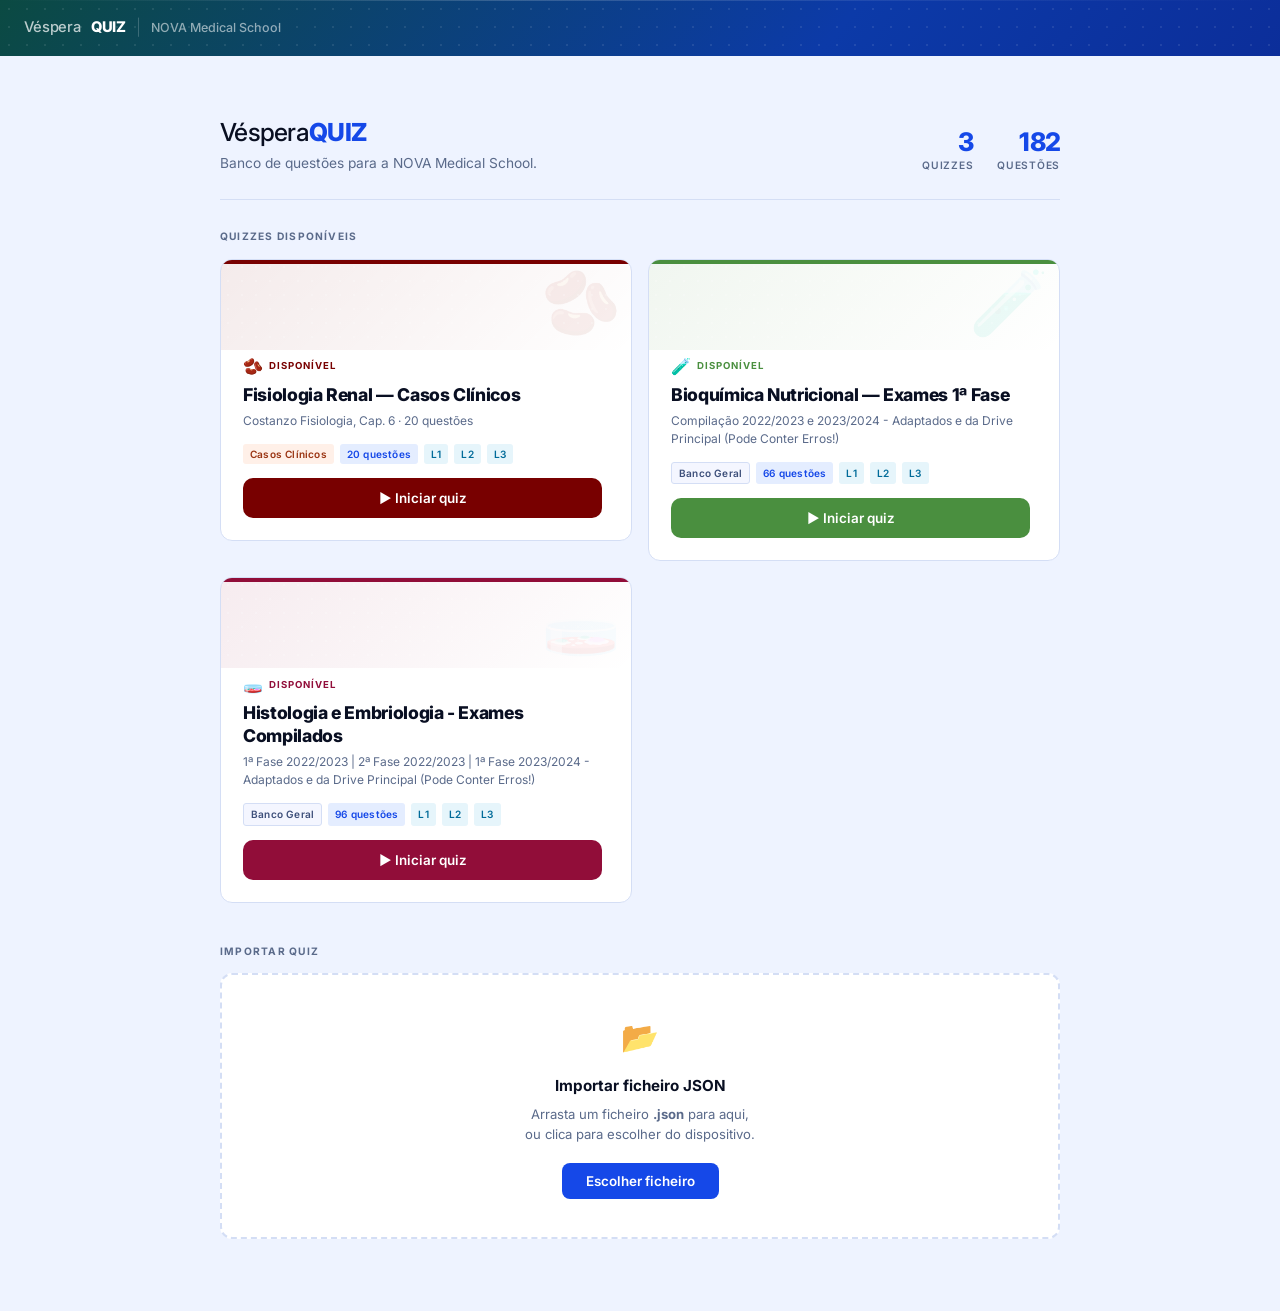
==== commit b6b6bfe4: "Update index.html" ====
--- a/index.html
+++ b/index.html
@@ -4,7 +4,7 @@
   <meta charset="UTF-8">
   <meta name="viewport" content="width=device-width, initial-scale=1.0">
   <link rel="icon" type="image/png" href="favicon.png">
-  <title>Compilações de Exercícios — NOVA Medical School</title>
+  <title>VésperaQUIZ — NOVA Medical School</title>
   <link rel="preconnect" href="https://fonts.googleapis.com">
   <link rel="preconnect" href="https://fonts.gstatic.com" crossorigin>
   <link href="https://fonts.googleapis.com/css2?family=Inter:wght@400;500;600;700;800&display=swap" rel="stylesheet">
@@ -14,7 +14,7 @@
 
 <nav class="topbar">
   <div class="topbar-logo">
-    🥼 Compilações de Exercícios
+    <span class="logo-v">Véspera</span><span class="logo-q">QUIZ</span>
     <span class="sep">|</span>
     <span class="sub">NOVA Medical School</span>
   </div>
@@ -24,8 +24,8 @@
 
   <div class="page-header">
     <div class="page-header-left">
-      <h1>Banco de Questões</h1>
-      <p>Compilações organizadas para o estudo e preparação para exame.</p>
+      <h1><span class="logo-v" style="color:var(--text)">Véspera</span><span class="logo-q" style="color:var(--cobalt)">QUIZ</span></h1>
+      <p>Banco de questões para a NOVA Medical School.</p>
     </div>
     <div class="page-header-stats" id="pageStats"></div>
   </div>
@@ -61,8 +61,14 @@
 const PROGRESS_PREFIX = 'mq_progress_';
 
 const TYPE_LABELS = {
-  clinical: { label: 'Casos Clínicos', cls: 'tag-cc' },
-  general:  { label: 'Banco Geral',    cls: 'tag-gen' }
+  clinical:   { label: 'Casos Clínicos',   cls: 'tag-clinical'  },
+  questions:  { label: 'Questões',          cls: 'tag-questions' },
+  exam:       { label: 'Exames',            cls: 'tag-exam'      },
+  test:       { label: 'Testes',            cls: 'tag-test'      },
+  mcq:        { label: 'Escolha Múltipla',  cls: 'tag-mcq'       },
+  practical:  { label: 'Casos Práticos',    cls: 'tag-practical' },
+  mixed:      { label: 'Banco Misto',       cls: 'tag-mixed'     },
+  general:    { label: 'Banco Geral',       cls: 'tag-gen'       }  /* legacy */
 };
 
 function shadeColor(hex, pct) {
@@ -156,7 +162,10 @@
   let banks = [];
   try {
     const res = await fetch('data/index.json');
-    if (res.ok) banks = await res.json();
+    if (res.ok) {
+      const data = await res.json();
+      banks = data.quizzes || data;   /* new object format or legacy flat array */
+    }
   } catch (_) {}
 
   if (!banks.length) {
--- a/assets/style.css
+++ b/assets/style.css
@@ -175,8 +175,8 @@
 
 .quiz-grid {
   display: grid;
-  grid-template-columns: repeat(auto-fill, minmax(268px, 1fr));
-  gap: 14px; margin-bottom: 40px;
+  grid-template-columns: repeat(2, 1fr);
+  gap: 16px; margin-bottom: 40px;
 }
 
 /* Stagger card entrance animations */
@@ -200,6 +200,7 @@
   overflow: hidden;
   display: flex; flex-direction: column;
   position: relative;
+  min-height: 272px;
   transition: box-shadow .2s, transform .2s;
   cursor: default;
 }
@@ -208,23 +209,34 @@
   box-shadow: 0 10px 32px rgba(21,72,232,.12), 0 2px 8px rgba(0,0,0,.05);
 }
 
-/* Subtle colour wash in top portion of card */
+/* Diagonal colour gradient — identity zone at card top */
 .res-card-tint {
   position: absolute;
-  top: 0; left: 0; right: 0; height: 100px;
-  background: var(--card-color, #1548E8);
-  opacity: .05;
+  top: 0; left: 0; right: 0; height: 90px;
+  background: linear-gradient(135deg, var(--card-color, #1548E8) 0%, transparent 100%);
+  opacity: .08;
   transition: opacity .2s;
   pointer-events: none;
   z-index: 0;
 }
-.res-card:hover .res-card-tint { opacity: .09; }
-
-/* Large background watermark emoji */
+.res-card:hover .res-card-tint { opacity: .13; }
+
+/* Dot-grid texture on the identity zone — same treatment as topbar */
+.res-card::after {
+  content: '';
+  position: absolute;
+  top: 0; left: 0; right: 0; height: 90px;
+  background-image: radial-gradient(circle, rgba(255,255,255,.22) 1px, transparent 1px);
+  background-size: 14px 14px;
+  pointer-events: none;
+  z-index: 1;
+}
+
+/* Background watermark emoji — constrained to the tint zone */
 .res-card-motif {
   position: absolute;
-  top: 2px; right: 6px;
-  font-size: 5.8rem;
+  top: 10px; right: 10px;
+  font-size: 4rem;
   line-height: 1;
   opacity: .07;
   pointer-events: none;
@@ -234,26 +246,32 @@
 }
 .res-card:hover .res-card-motif {
   opacity: .12;
-  transform: scale(1.07) rotate(5deg);
+  transform: scale(1.06) rotate(4deg);
 }
 
 /* Thin colour banner strip */
 .res-card-banner { height: 4px; flex-shrink: 0; position: relative; z-index: 1; }
 
 .res-card-body {
-  padding: 18px 20px 18px;
+  padding: 94px 22px 22px;   /* 94px clears banner (4px) + tint zone (90px) */
   display: flex; flex-direction: column; flex: 1;
   position: relative; z-index: 1;
 }
 
+/* Icon is now inline inside the label — smaller, decorative */
 .res-card-label {
   font-size: .6rem; font-weight: 700;
   text-transform: uppercase; letter-spacing: .1em;
-  margin-bottom: 12px;
+  margin-bottom: 10px;
   display: flex; align-items: center; gap: 6px;
 }
-.res-card-icon  { font-size: 1.75rem; margin-bottom: 9px; line-height: 1; }
-.res-card-title { font-size: .96rem; font-weight: 700; color: var(--text); line-height: 1.3; margin-bottom: 5px; }
+.res-card-icon {
+  font-size: 1rem; line-height: 1; flex-shrink: 0;
+  /* text-transform reset so emoji renders correctly */
+  text-transform: none; letter-spacing: 0; font-weight: 400;
+}
+/* Title: larger, bolder — sits on clean white */
+.res-card-title { font-size: 1.1rem; font-weight: 800; color: var(--text); line-height: 1.28; margin-bottom: 6px; letter-spacing: -.02em; }
 .res-card-sub   { font-size: .75rem; color: var(--muted); line-height: 1.5; margin-bottom: 14px; }
 
 .res-card-bottom   { margin-top: auto; display: flex; flex-direction: column; gap: 11px; }
@@ -372,9 +390,13 @@
 .prog-top  { display: flex; align-items: center; justify-content: space-between; margin-bottom: 7px; }
 #progLabel { font-size: .72rem; color: var(--muted); font-weight: 500; white-space: nowrap; }
 #progPct   { font-size: .72rem; color: var(--muted); font-weight: 600; white-space: nowrap; }
-.prog-bg   { background: var(--cerulean-light); border-radius: 99px; height: 5px; }
+.prog-bg   {
+  background: #B8D0EC;
+  border-radius: 99px; height: 7px;
+  box-shadow: inset 0 1px 3px rgba(0,0,0,.09);
+}
 .prog-fill {
-  height: 5px; border-radius: 99px;
+  height: 7px; border-radius: 99px;
   background: var(--quiz-color, var(--cobalt));
   transition: width .45s cubic-bezier(.22,.68,0,1.2);
 }
@@ -477,7 +499,7 @@
 }
 
 .opt {
-  display: flex; align-items: flex-start; gap: 12px;
+  display: flex; align-items: center; gap: 12px;
   padding: 12px 15px; border: 1.5px solid var(--border); border-radius: 8px;
   cursor: pointer; font-size: .9rem; line-height: 1.52;
   background: var(--white); user-select: none; touch-action: manipulation; min-height: 48px;
@@ -504,7 +526,7 @@
   background: var(--bg); border: 1.5px solid var(--border);
   color: var(--muted); font-weight: 700; font-size: .74rem;
   display: flex; align-items: center; justify-content: center;
-  margin-top: 1px; transition: background .14s, color .14s, border-color .14s;
+  transition: background .14s, color .14s, border-color .14s;
 }
 
 @keyframes pop-correct {
@@ -647,11 +669,27 @@
   display: none; max-width: 880px; margin: 0 auto;
   background: var(--white); border-radius: 12px 12px 10px 10px;
   border: 1px solid var(--border); overflow: hidden;
-}
-
+  /* Outer glow — card floats in its quiz colour light */
+  box-shadow: 0 4px 60px var(--quiz-glow, rgba(21,72,232,.12));
+}
+
+/* White header with 3px top accent + radial spotlight glow */
 .finish-header {
-  background: var(--quiz-color, var(--cobalt));
-  padding: 36px 28px 32px; text-align: center;
+  background: var(--white);
+  border-top: 3px solid var(--quiz-color, var(--cobalt));
+  padding: 32px 28px 26px; text-align: center;
+  position: relative; overflow: hidden;
+}
+/* Radial glow from top-centre — the "faint glow" behind the medal */
+.finish-header::before {
+  content: '';
+  position: absolute;
+  top: -40px; left: 50%;
+  transform: translateX(-50%);
+  width: 340px; height: 240px;
+  background: radial-gradient(ellipse at center top, var(--quiz-color, var(--cobalt)) 0%, transparent 68%);
+  opacity: .08;
+  pointer-events: none;
 }
 
 @keyframes medal-drop {
@@ -663,27 +701,79 @@
   50%       { filter: drop-shadow(0 0 14px rgba(255,210,0,.45)); }
 }
 .fin-medal {
-  font-size: 3.4rem; line-height: 1; margin-bottom: 16px; display: block;
+  font-size: 3.2rem; line-height: 1; margin-bottom: 14px; display: block;
+  position: relative; z-index: 1;
   animation: medal-drop .5s cubic-bezier(.34,1.56,.64,1) .15s both,
              medal-glow 2.5s ease-in-out 1.5s infinite;
 }
-
-.finish-score    { font-size: 2.8rem; font-weight: 800; color: rgba(255,255,255,.95); letter-spacing: -.04em; line-height: 1; margin-bottom: 8px; }
-.finish-pct      { font-size: .86rem; color: rgba(255,255,255,.65); font-weight: 500; margin-bottom: 10px; }
-.fin-title-text  { font-size: .82rem; color: rgba(255,255,255,.5); font-weight: 500; }
-
-.finish-body     { padding: 28px 28px 32px; }
+/* Score and title now on white — use quiz colour for emphasis */
+.finish-score   { font-size: 2.4rem; font-weight: 800; color: var(--quiz-color, var(--cobalt)); letter-spacing: -.04em; line-height: 1; margin-bottom: 6px; position: relative; z-index: 1; }
+.fin-title-text { font-size: .8rem; color: var(--muted); font-weight: 500; position: relative; z-index: 1; }
+
+.finish-body { padding: 24px 28px 32px; }
+
+/* ── Ring graph ── */
+.fin-ring-wrap {
+  position: relative;
+  width: 156px; height: 156px;
+  margin: 0 auto 22px;
+}
+.fin-ring {
+  width: 100%; height: 100%;
+  transform: rotate(-90deg); /* start fill from 12-o'clock */
+}
+.fin-ring-bg {
+  fill: none;
+  stroke: var(--blue-100);
+  stroke-width: 10;
+}
+.fin-ring-fill {
+  fill: none;
+  stroke: var(--quiz-color, var(--cobalt));
+  stroke-width: 10;
+  stroke-linecap: round;
+  /* stroke-dasharray set by JS */
+  transition: stroke-dashoffset 1s cubic-bezier(.22,.68,0,1.2);
+}
+.fin-ring-center {
+  position: absolute; inset: 0;
+  display: flex; flex-direction: column;
+  align-items: center; justify-content: center;
+  pointer-events: none;
+}
+.fin-ring-pct {
+  font-size: 1.7rem; font-weight: 800;
+  color: var(--quiz-color, var(--cobalt));
+  line-height: 1; letter-spacing: -.03em;
+}
+.fin-ring-sub {
+  font-size: .6rem; color: var(--muted);
+  font-weight: 600; text-transform: uppercase;
+  letter-spacing: .07em; margin-top: 4px;
+}
+
 .fin-breakdown   { display: grid; grid-template-columns: 1fr 1px 1fr; background: var(--bg); border-radius: 10px; border: 1px solid var(--border); overflow: hidden; margin-bottom: 16px; }
-.fin-bd-item     { padding: 22px 20px; display: flex; flex-direction: column; align-items: center; gap: 5px; text-align: center; }
+.fin-bd-item     { padding: 20px 20px; display: flex; flex-direction: column; align-items: center; gap: 5px; text-align: center; }
 .fin-bd-divider  { background: var(--border); }
-.fin-bd-num      { font-size: 2.6rem; font-weight: 800; line-height: 1; letter-spacing: -.04em; }
+.fin-bd-num      { font-size: 2.4rem; font-weight: 800; line-height: 1; letter-spacing: -.04em; }
 .fin-bd-num.green{ color: var(--green); }
 .fin-bd-num.red  { color: var(--red); }
 .fin-bd-label    { font-size: .65rem; text-transform: uppercase; letter-spacing: .09em; color: var(--muted); font-weight: 600; }
-.fin-bar-wrap    { height: 6px; background: var(--cerulean-light); border-radius: 99px; margin-bottom: 20px; overflow: hidden; }
-.fin-bar-fill    { height: 6px; border-radius: 99px; background: var(--quiz-color, var(--cobalt)); transition: width .9s cubic-bezier(.22,.68,0,1.2); }
 .finish-msg      { font-size: .88rem; color: var(--text-2); background: var(--bg); border: 1px solid var(--border); border-radius: 8px; padding: 14px 18px; margin-bottom: 24px; line-height: 1.65; }
 .finish-btns     { display: flex; gap: 10px; justify-content: center; flex-wrap: wrap; }
+
+/* ── Quiz type tag classes ── */
+.tag-clinical  { background: #FFF0E8; color: #9A3412; }
+.tag-questions { background: #E4EDFF; color: var(--cobalt); }
+.tag-exam      { background: #F3E8FF; color: #6D28D9; }
+.tag-test      { background: #DCFCE7; color: #166534; }
+.tag-mcq       { background: #E0F2FE; color: #0369A1; }
+.tag-practical { background: #FEF3C7; color: #92400E; }
+.tag-mixed     { background: #F1F5F9; color: #374151; border: 1px solid var(--border); }
+
+/* ── Topbar wordmark ── */
+.logo-v { color: rgba(255,255,255,.72); font-weight: 500; }
+.logo-q { color: #fff; font-weight: 800; letter-spacing: -.02em; }
 
 .btn-primary {
   background: var(--quiz-color, var(--cobalt)); color: #fff; border: none;
@@ -782,6 +872,11 @@
 /* ══════════════════════════════════════
    RESPONSIVE
 ══════════════════════════════════════ */
+
+/* Single column on narrow screens */
+@media (max-width: 540px) {
+  .quiz-grid { grid-template-columns: 1fr; }
+}
 
 @media (max-width: 560px) {
   .topbar { padding: 0 14px; }
@@ -801,7 +896,8 @@
   .finish-header { padding: 28px 18px 24px; }
   .fin-bd-num { font-size: 2rem; }
   .finish-score { font-size: 2.2rem; }
-  .res-card-body { padding: 16px 16px 16px; }
+  /* Maintain tint-clearing padding-top on mobile */
+  .res-card-body { padding: 94px 16px 18px; }
   .qmap-cell { width: 30px; height: 30px; font-size: .65rem; }
   .score-cnt { padding: 0 11px; }
 }
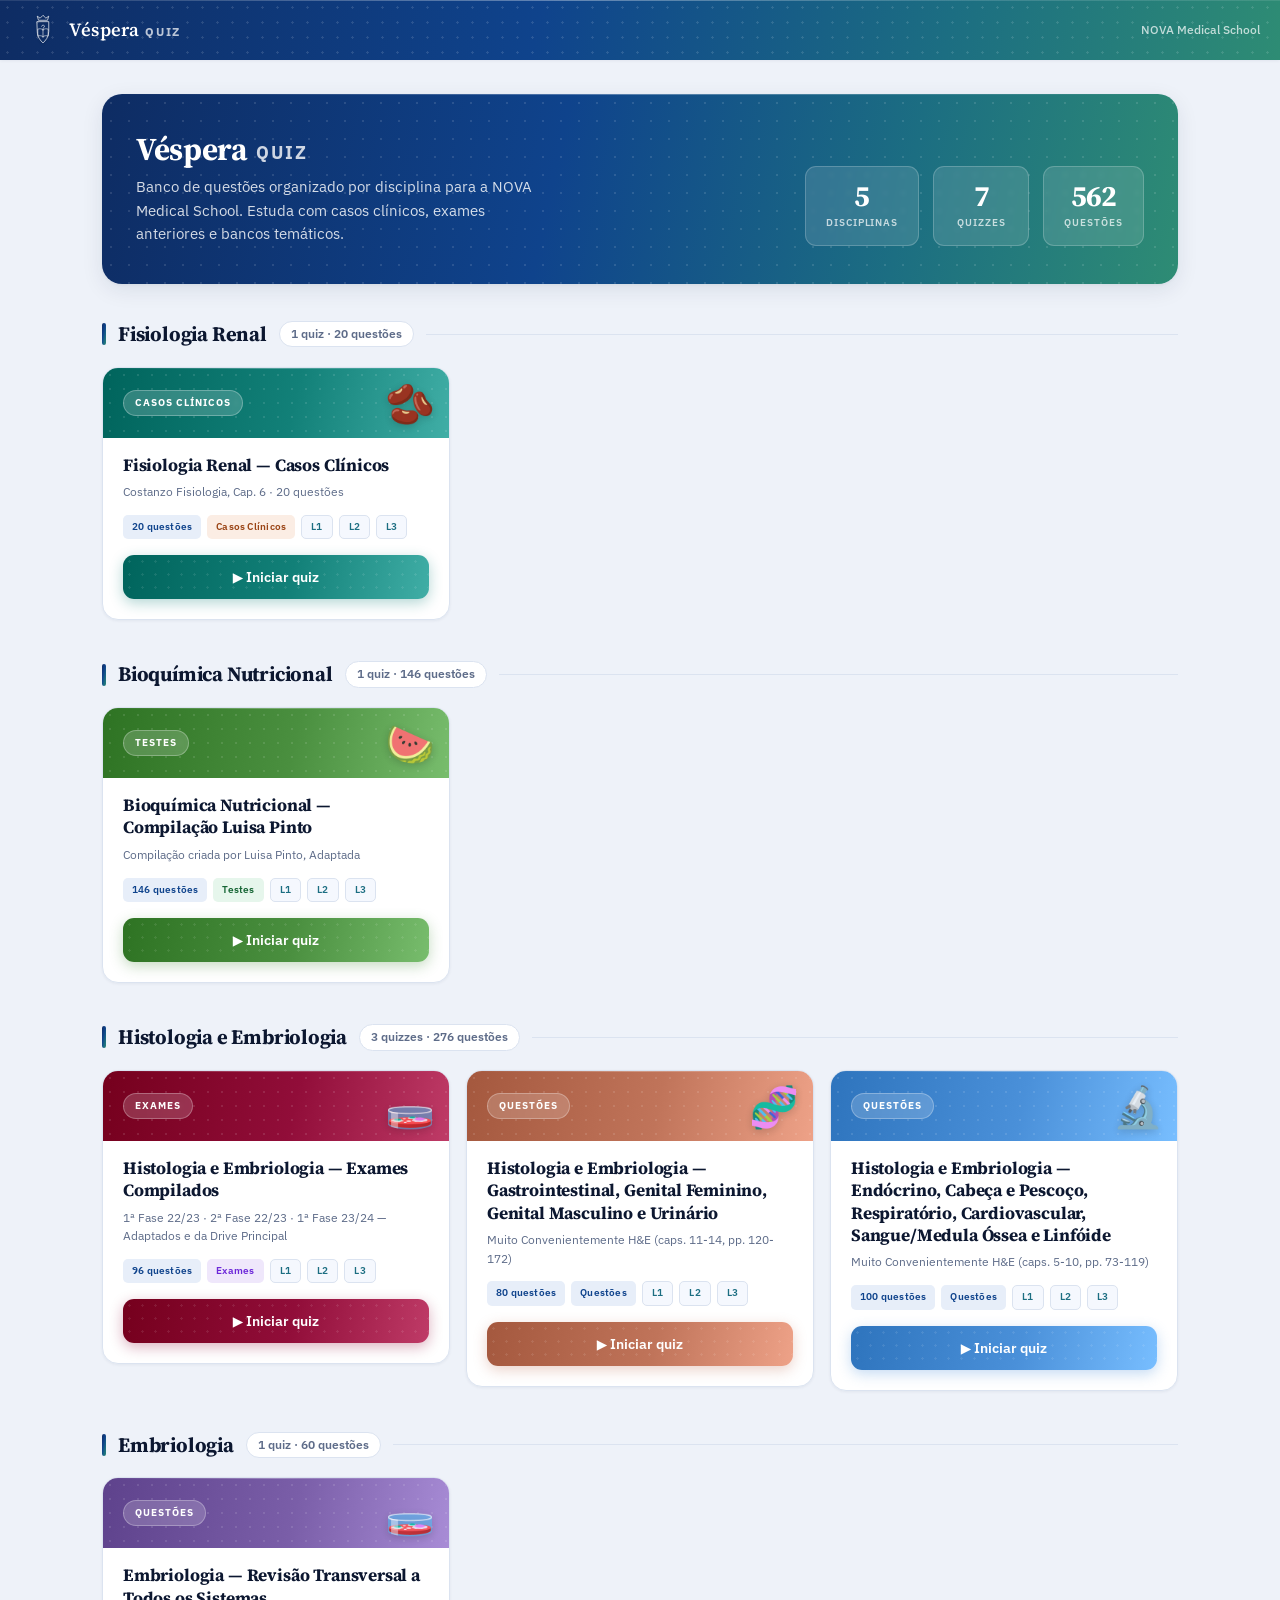
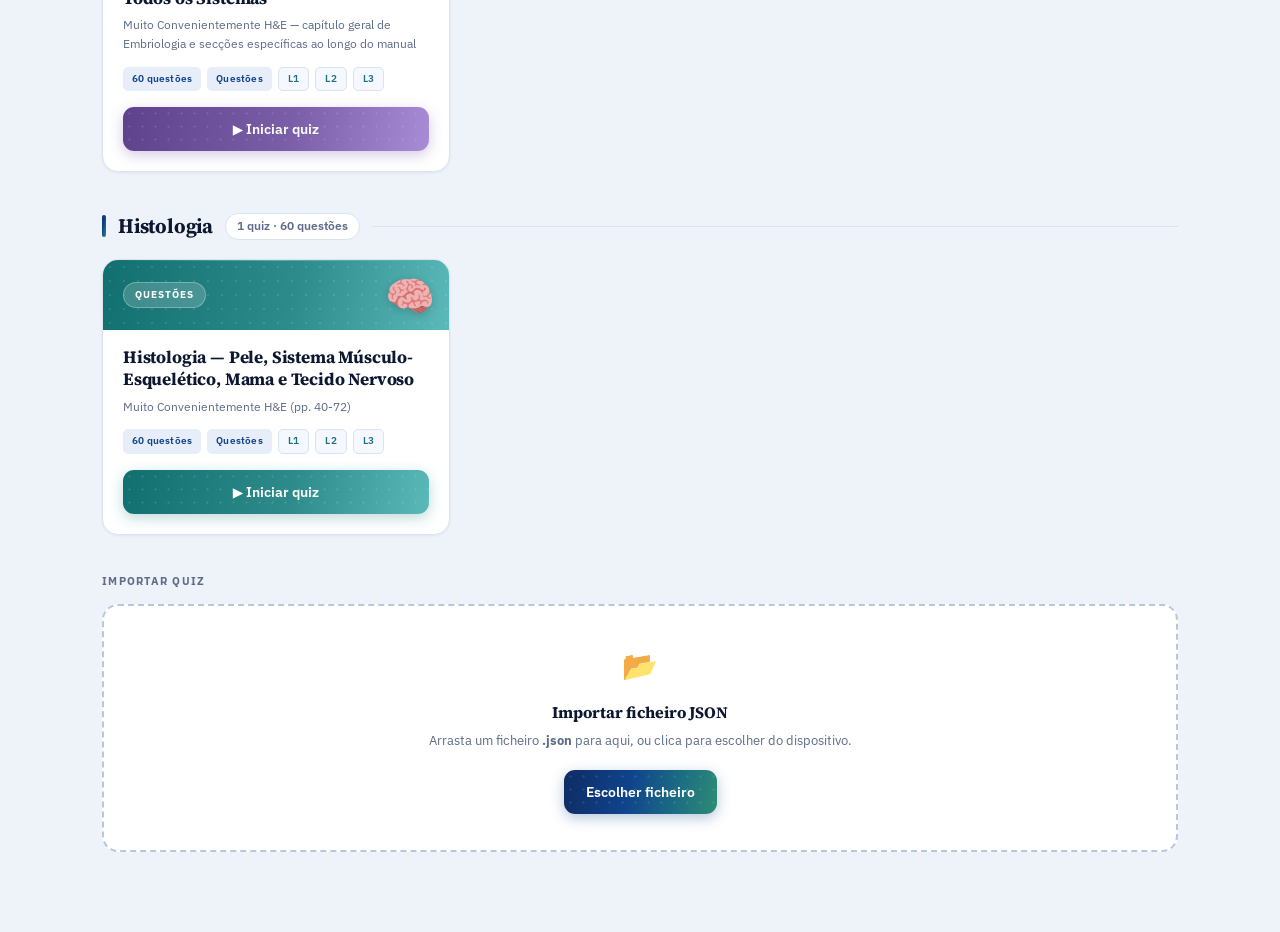
==== commit 1f0d42cb: "Update index.html" ====
--- a/index.html
+++ b/index.html
@@ -7,49 +7,59 @@
   <title>VésperaQUIZ — NOVA Medical School</title>
   <link rel="preconnect" href="https://fonts.googleapis.com">
   <link rel="preconnect" href="https://fonts.gstatic.com" crossorigin>
-  <link href="https://fonts.googleapis.com/css2?family=Inter:wght@400;500;600;700;800&display=swap" rel="stylesheet">
   <link rel="stylesheet" href="assets/style.css">
 </head>
 <body>
 
-<nav class="topbar">
-  <div class="topbar-logo">
-    <span class="logo-v">Véspera</span><span class="logo-q">QUIZ</span>
-    <span class="sep">|</span>
-    <span class="sub">NOVA Medical School</span>
+<!-- ══ BANNER ══ -->
+<header class="site-banner" id="siteBanner">
+  <a class="banner-home" href="index.html" aria-label="VésperaQUIZ — início">
+    <svg class="banner-crest" viewBox="0 0 100 118" fill="none" stroke="currentColor" stroke-width="2.4" stroke-linecap="round" stroke-linejoin="round" aria-hidden="true">
+      <path d="M34 24 L30 11 L40 18 L50 8 L60 18 L70 11 L66 24 Z"/>
+      <path d="M30 30 H70 V64 C70 84 58 96 50 104 C42 96 30 84 30 64 Z"/>
+      <path d="M50 58 V84" stroke-width="2"/>
+      <path d="M50 58 C45 54 38 54 32 56 V80 C38 78 45 78 50 82" stroke-width="1.9"/>
+      <path d="M50 58 C55 54 62 54 68 56 V80 C62 78 55 78 50 82" stroke-width="1.9"/>
+      <path d="M45 46 C45 41 55 41 55 46 C55 50 50 50 50 54" stroke-width="2.2"/>
+      <circle cx="50" cy="59.5" r="1.3" fill="currentColor" stroke="none"/>
+    </svg>
+    <span class="banner-word"><b>Véspera</b><i>QUIZ</i></span>
+  </a>
+  <div class="banner-context"></div>
+  <div class="banner-actions">
+    <span class="banner-tagline">NOVA Medical School</span>
   </div>
-</nav>
+</header>
 
 <div class="page">
 
-  <div class="page-header">
-    <div class="page-header-left">
-      <h1><span class="logo-v" style="color:var(--text)">Véspera</span><span class="logo-q" style="color:var(--cobalt)">QUIZ</span></h1>
-      <p>Banco de questões para a NOVA Medical School.</p>
+  <!-- Hero -->
+  <section class="hero">
+    <div class="hero-inner">
+      <div>
+        <h1>Véspera<span class="q">QUIZ</span></h1>
+        <p>Banco de questões organizado por disciplina para a NOVA Medical School. Estuda com casos clínicos, exames anteriores e bancos temáticos.</p>
+      </div>
+      <div class="hero-stats" id="heroStats"></div>
     </div>
-    <div class="page-header-stats" id="pageStats"></div>
+  </section>
+
+  <!-- Disciplines render here -->
+  <div id="disciplines">
+    <div class="empty-state"><div class="icon">⏳</div><p>A carregar…</p></div>
   </div>
 
-  <div class="section-label" id="permanentLabel">Quizzes Disponíveis</div>
-  <div class="quiz-grid" id="quizGrid">
-    <div class="empty-state">
-      <div class="icon">⏳</div>
-      <p>A carregar…</p>
-    </div>
-  </div>
-
+  <!-- Import -->
   <div class="import-section">
     <div class="section-label">Importar Quiz</div>
     <div id="dropZone" class="import-zone">
       <div class="iz-icon">📂</div>
       <h3>Importar ficheiro JSON</h3>
-      <p>Arrasta um ficheiro <strong>.json</strong> para aqui,<br>ou clica para escolher do dispositivo.</p>
-      <button class="btn-import" onclick="document.getElementById('fileInput').click()">
-        Escolher ficheiro
-      </button>
+      <p>Arrasta um ficheiro <strong>.json</strong> para aqui, ou clica para escolher do dispositivo.</p>
+      <button class="btn btn-primary" onclick="document.getElementById('fileInput').click()">Escolher ficheiro</button>
       <input type="file" id="fileInput" accept=".json,application/json">
     </div>
-    <div id="importedCard" style="display:none"></div>
+    <div id="importedWrap" style="display:none;margin-top:16px"><div class="quiz-grid"><div id="importedCard"></div></div></div>
   </div>
 
 </div>
@@ -57,254 +67,185 @@
 <div class="toast" id="toast"></div>
 
 <script>
-const LOCAL_KEY       = 'mq_imported_bank';
-const PROGRESS_PREFIX = 'mq_progress_';
-
-const TYPE_LABELS = {
-  clinical:   { label: 'Casos Clínicos',   cls: 'tag-clinical'  },
-  questions:  { label: 'Questões',          cls: 'tag-questions' },
-  exam:       { label: 'Exames',            cls: 'tag-exam'      },
-  test:       { label: 'Testes',            cls: 'tag-test'      },
-  mcq:        { label: 'Escolha Múltipla',  cls: 'tag-mcq'       },
-  practical:  { label: 'Casos Práticos',    cls: 'tag-practical' },
-  mixed:      { label: 'Banco Misto',       cls: 'tag-mixed'     },
-  general:    { label: 'Banco Geral',       cls: 'tag-gen'       }  /* legacy */
+const LOCAL_KEY='mq_imported_bank';
+const PROGRESS_PREFIX='mq_progress_';
+const QUIZ_PAGE='quiz-redesign.html';
+
+const TYPE_LABELS={
+  clinical:{label:'Casos Clínicos',cls:'tag-clinical'},
+  questions:{label:'Questões',cls:'tag-questions'},
+  exam:{label:'Exames',cls:'tag-exam'},
+  test:{label:'Testes',cls:'tag-test'},
+  mcq:{label:'Escolha Múltipla',cls:'tag-mcq'},
+  practical:{label:'Casos Práticos',cls:'tag-practical'},
+  mixed:{label:'Banco Misto',cls:'tag-mixed'},
+  general:{label:'Banco Geral',cls:'tag-gen'}
 };
 
-function shadeColor(hex, pct) {
-  const n = parseInt(hex.replace('#',''), 16);
-  const r = Math.min(255, Math.max(0, (n >> 16) + pct));
-  const g = Math.min(255, Math.max(0, ((n >> 8) & 0xff) + pct));
-  const b = Math.min(255, Math.max(0, (n & 0xff) + pct));
-  return '#' + ((1 << 24) | (r << 16) | (g << 8) | b).toString(16).slice(1);
-}
-
-function hexToRgba(hex, alpha) {
-  const n = parseInt(hex.replace('#',''), 16);
-  return `rgba(${(n>>16)&0xff},${(n>>8)&0xff},${n&0xff},${alpha})`;
-}
+/* ── colour helpers ── */
+function shadeColor(hex,pct){const n=parseInt(hex.replace('#',''),16);const r=Math.min(255,Math.max(0,(n>>16)+pct));const g=Math.min(255,Math.max(0,((n>>8)&0xff)+pct));const b=Math.min(255,Math.max(0,(n&0xff)+pct));return'#'+((1<<24)|(r<<16)|(g<<8)|b).toString(16).slice(1);}
+function hexToRgba(hex,a){const n=parseInt(hex.replace('#',''),16);return`rgba(${(n>>16)&0xff},${(n>>8)&0xff},${n&0xff},${a})`;}
+/* gradient from a base colour → a lighter accent of itself */
+function quizGrad(hex){const light=shadeColor(hex,46);return`linear-gradient(102deg,${shadeColor(hex,-28)} 0%,${hex} 55%,${light} 100%)`;}
 
 let toastTimer;
-function showToast(msg, isError = false) {
-  const t = document.getElementById('toast');
-  t.textContent = msg; t.className = 'toast' + (isError ? ' error' : '');
-  clearTimeout(toastTimer); void t.offsetWidth; t.classList.add('show');
-  toastTimer = setTimeout(() => t.classList.remove('show'), 3000);
-}
-
-function getProgress(bankId) {
-  try { const r = localStorage.getItem(PROGRESS_PREFIX + bankId); return r ? JSON.parse(r) : null; }
-  catch (_) { return null; }
-}
-function clearProgress(bankId) { localStorage.removeItem(PROGRESS_PREFIX + bankId); }
-
-/* ── Card builder ── */
-function buildResCard({ color, label, labelColor, icon, title, subtitle,
-                        progress, totalQ, onContinue, btnContinueText, onFresh, onReplace }) {
-  const hasProgress = progress && progress.cur > 0;
-  const btnGlow     = hexToRgba(color, 0.28);
-
-  let statsHtml = '';
-  if (hasProgress) {
-    const done     = progress.cur;
-    const pctDone  = Math.round((done / totalQ) * 100);
-    const pctRight = done > 0 ? Math.round((progress.score / done) * 100) : 0;
-    statsHtml = `
+function showToast(msg,isError=false){const t=document.getElementById('toast');t.textContent=msg;t.className='toast'+(isError?' error':'');clearTimeout(toastTimer);void t.offsetWidth;t.classList.add('show');toastTimer=setTimeout(()=>t.classList.remove('show'),3000);}
+
+function getProgress(id){try{const r=localStorage.getItem(PROGRESS_PREFIX+id);return r?JSON.parse(r):null;}catch(_){return null;}}
+function clearProgress(id){localStorage.removeItem(PROGRESS_PREFIX+id);}
+
+/* ── discipline resolver (no quiz-bank edits needed) ── */
+function disciplineOf(b){
+  if(b.discipline)return b.discipline;
+  const t=b.title||'';
+  const dash=t.split('—')[0].trim();
+  return dash||'Outros';
+}
+
+/* ── card ── */
+function buildCard(b){
+  const color=b.color||'#0F438C';
+  const grad=quizGrad(color);
+  const ti=TYPE_LABELS[b.type]||{label:b.type,cls:'tag-gen'};
+  const progress=getProgress(b.file);
+  const total=b.questionCount||0;
+  const hasProgress=progress&&progress.cur>0&&progress.cur<(total||999);
+  const fileEsc=(b.file||'').replace(/'/g,"\\'");
+
+  let statsHtml='';
+  if(hasProgress){
+    const done=progress.cur, pctDone=Math.round(done/(total||done)*100), pctRight=done>0?Math.round(progress.score/done*100):0;
+    statsHtml=`
       <div class="res-card-stats">
-        <span>${done}/${totalQ} questões</span>
+        <span>${done}/${total} questões</span>
         <span class="res-stat-right">✓ ${progress.score}</span>
         <span class="res-stat-wrong">✗ ${progress.wrong}</span>
         <span>${pctRight}% certas</span>
       </div>
-      <div class="res-card-prog-wrap">
-        <div class="res-card-prog-fill" style="width:${pctDone}%;background:${color}"></div>
-      </div>`;
+      <div class="res-card-prog-wrap"><div class="res-card-prog-fill" style="width:${pctDone}%;background:${grad}"></div></div>`;
   }
-
-  const replaceBtn = onReplace
-    ? `<button class="btn-start-fresh" onclick="${onReplace}">↩ Outro ficheiro</button>` : '';
-  const resetBtn = onFresh
-    ? `<button class="btn-icon-reset" onclick="${onFresh}" title="Recomeçar" aria-label="Recomeçar">↺</button>` : '';
-
-  return `
-    <div class="res-card" style="--card-color:${color}">
-      <div class="res-card-tint"></div>
-      <span class="res-card-motif" aria-hidden="true">${icon}</span>
-      <div class="res-card-banner" style="background:${color}"></div>
+  const levels=(b.levels||[]).map(l=>`<span class="tag tag-l">${l}</span>`).join('');
+  const resetBtn=hasProgress?`<button class="btn-icon-reset" onclick="freshStart(event,'${fileEsc}')" title="Recomeçar" aria-label="Recomeçar">↺</button>`:'';
+
+  const el=document.createElement('div');
+  el.innerHTML=`
+    <div class="res-card" style="--card-grad:${grad};--quiz-color:${color};--quiz-glow:${hexToRgba(color,.3)}">
+      <div class="res-card-head">
+        <span class="res-card-type">${hasProgress?'● Em progresso':ti.label}</span>
+        <span class="res-card-motif" aria-hidden="true">${b.icon||'📋'}</span>
+      </div>
       <div class="res-card-body">
-        <div class="res-card-label">
-          <span class="res-card-icon">${icon}</span>
-          <span style="color:${labelColor || color}">${label}</span>
+        <div class="res-card-title">${b.title}</div>
+        <div class="res-card-sub">${b.subtitle||''}</div>
+        <div class="res-card-tags">
+          <span class="tag tag-q">${total} questões</span>
+          ${!hasProgress?`<span class="tag ${ti.cls}">${ti.label}</span>`:''}
+          ${levels}
         </div>
-        <div class="res-card-title">${title}</div>
-        <div class="res-card-sub">${subtitle}</div>
         <div class="res-card-bottom">
           ${statsHtml}
           <div class="res-card-btns">
             <div class="res-card-btns-left">
-              <button class="btn-continue"
-                style="background:${color};--btn-glow:${btnGlow}"
-                onclick="${onContinue}">${btnContinueText}</button>
-              ${replaceBtn}
+              <button class="btn btn-primary btn-continue" style="--quiz-grad:${grad};--quiz-glow:${hexToRgba(color,.32)}" onclick="goToQuiz('${fileEsc}')">${hasProgress?'▶ Continuar':'▶ Iniciar quiz'}</button>
             </div>
-            <div class="res-card-btns-right">${resetBtn}</div>
+            ${resetBtn}
           </div>
         </div>
       </div>
     </div>`;
-}
-
-/* ── Permanent quizzes ── */
-const _permBanks = [];
-
-async function loadPermanent() {
-  const grid = document.getElementById('quizGrid');
-  let banks = [];
-  try {
-    const res = await fetch('data/index.json');
-    if (res.ok) {
-      const data = await res.json();
-      banks = data.quizzes || data;   /* new object format or legacy flat array */
-    }
-  } catch (_) {}
-
-  if (!banks.length) {
-    grid.innerHTML = `<div class="empty-state"><div class="icon">📭</div><p>Nenhum quiz encontrado.</p></div>`;
-    document.getElementById('permanentLabel').style.display = 'none';
-    return;
-  }
-
-  _permBanks.length = 0;
-  banks.forEach(b => _permBanks.push(b));
-  grid.innerHTML = '';
-
-  banks.forEach((b, i) => {
-    const wrapper = document.createElement('div');
-    wrapper.style.setProperty('--i', i);   /* stagger delay */
-    wrapper.id = `card_${CSS.escape(b.file)}`;
-    wrapper.appendChild(makePermCard(b));
-    grid.appendChild(wrapper);
+  return el.firstElementChild;
+}
+
+const _banks=[];
+async function loadPermanent(){
+  let banks=[];
+  try{const res=await fetch('data/index.json');if(res.ok){const data=await res.json();banks=data.quizzes||data;}}catch(_){}
+
+  const wrap=document.getElementById('disciplines');
+  if(!banks.length){wrap.innerHTML=`<div class="empty-state"><div class="icon">📭</div><p>Nenhum quiz encontrado.</p></div>`;return;}
+  _banks.length=0;banks.forEach(b=>_banks.push(b));
+
+  /* group by discipline, preserving order of first appearance */
+  const groups=[];const byName={};
+  banks.forEach(b=>{const d=disciplineOf(b);if(!byName[d]){byName[d]={name:d,items:[]};groups.push(byName[d]);}byName[d].items.push(b);});
+
+  let gi=0;
+  wrap.innerHTML=groups.map(g=>{
+    const cards=g.items.map(b=>`<div data-file="${b.file}" style="--i:${gi++%8}"></div>`).join('');
+    const qsum=g.items.reduce((s,b)=>s+(b.questionCount||0),0);
+    return `<section class="disc-section">
+      <div class="disc-head">
+        <span class="disc-bar"></span>
+        <span class="disc-title">${g.name}</span>
+        <span class="disc-count">${g.items.length} quiz${g.items.length!==1?'zes':''} · ${qsum} questões</span>
+        <span class="disc-line"></span>
+      </div>
+      <div class="quiz-grid">${cards}</div>
+    </section>`;
+  }).join('');
+
+  /* mount cards */
+  wrap.querySelectorAll('[data-file]').forEach(slot=>{
+    const b=_banks.find(x=>x.file===slot.dataset.file);
+    if(b)slot.appendChild(buildCard(b));
   });
 
-  const totalQ = banks.reduce((s, b) => s + (b.questionCount || 0), 0);
-  document.getElementById('pageStats').innerHTML = `
-    <div class="stat-block">
-      <span class="num">${banks.length}</span>
-      <span class="label">Quizzes</span>
-    </div>
-    <div class="stat-block">
-      <span class="num">${totalQ}</span>
-      <span class="label">Questões</span>
-    </div>`;
-}
-
-function makePermCard(bank) {
-  const ti          = TYPE_LABELS[bank.type] || { label: bank.type, cls: 'tag-gen' };
-  const lvl         = (bank.levels || []).map(l => `<span class="tag tag-l">${l}</span>`).join('');
-  const color       = bank.color || '#1548E8';
-  const progress    = getProgress(bank.file);
-  const hasProgress = progress && progress.cur > 0 && progress.cur < (bank.questionCount || 999);
-  const fileEsc     = bank.file.replace(/'/g, "\\'");
-  const el          = document.createElement('div');
-
-  if (hasProgress) {
-    el.innerHTML = buildResCard({
-      color, label: '● Em progresso', labelColor: color,
-      icon: bank.icon || '📋', title: bank.title, subtitle: bank.subtitle || '',
-      progress, totalQ: bank.questionCount || progress.cur,
-      onContinue: `goToQuiz('${fileEsc}')`, btnContinueText: '▶ Continuar',
-      onFresh: `freshStart(event,'${fileEsc}')`
-    });
-  } else {
-    el.innerHTML = buildResCard({
-      color, label: 'Disponível',
-      icon: bank.icon || '📋', title: bank.title, subtitle: bank.subtitle || '',
-      progress: null, totalQ: bank.questionCount || 0,
-      onContinue: `goToQuiz('${fileEsc}')`, btnContinueText: '▶ Iniciar quiz',
-      onFresh: null
-    });
-    el.querySelector('.res-card-sub').insertAdjacentHTML('afterend',
-      `<div style="display:flex;gap:6px;flex-wrap:wrap;margin-bottom:14px;">
-        <span class="tag ${ti.cls}">${ti.label}</span>
-        <span class="tag tag-q">${bank.questionCount} questões</span>
-        ${lvl}
-       </div>`);
-  }
-  return el;
-}
-
-function goToQuiz(file) { window.location.href = `quiz.html?bank=${encodeURIComponent(file)}`; }
-
-function freshStart(event, file) {
-  event.stopPropagation();
-  clearProgress(file);
-  const bank    = _permBanks.find(b => b.file === file);
-  if (!bank) return;
-  const wrapper = document.getElementById(`card_${CSS.escape(file)}`);
-  if (!wrapper) return;
-  wrapper.innerHTML = '';
-  wrapper.appendChild(makePermCard(bank));
-}
-
-/* ── Imported bank ── */
-function checkImported() {
-  const raw = localStorage.getItem(LOCAL_KEY);
-  if (!raw) { showDropZone(); return; }
-  let bank;
-  try { bank = JSON.parse(raw); } catch (_) { showDropZone(); return; }
-  const meta        = bank.meta || {};
-  const color       = meta.color || '#1548E8';
-  const progress    = getProgress('local');
-  const total       = bank.questions?.length || 0;
-  const hasProgress = progress && progress.cur > 0 && progress.cur < total;
-
-  const importWrapper = document.getElementById('importedCard');
-  importWrapper.style.setProperty('--i', 0);
-  importWrapper.innerHTML = buildResCard({
-    color, label: hasProgress ? '● Em progresso' : '● Importado', labelColor: color,
-    icon: meta.icon || '📋', title: meta.title || 'Quiz importado', subtitle: meta.subtitle || '',
-    progress: hasProgress ? progress : null, totalQ: total,
-    onContinue: 'launchImported()', btnContinueText: hasProgress ? '▶ Continuar' : '▶ Iniciar quiz',
-    onFresh: hasProgress ? 'freshStartImported(event)' : null, onReplace: 'replaceImported()'
-  });
-  document.getElementById('dropZone').style.display     = 'none';
-  importWrapper.style.display = 'block';
-}
-
-function showDropZone() {
-  document.getElementById('dropZone').style.display     = 'block';
-  document.getElementById('importedCard').style.display = 'none';
-}
-function launchImported()     { window.location.href = 'quiz.html?bank=local'; }
-function replaceImported()    { document.getElementById('fileInput').click(); }
-function freshStartImported(e){ if (e) e.stopPropagation(); clearProgress('local'); checkImported(); }
-
-/* ── File handling ── */
-function handleFile(file) {
-  if (!file || !file.name.endsWith('.json')) {
-    showToast('❌ Ficheiro inválido — precisa de ser .json', true); return;
-  }
-  const reader = new FileReader();
-  reader.onload = e => {
-    let bank;
-    try { bank = JSON.parse(e.target.result); }
-    catch (_) { showToast('❌ JSON inválido — verifica o ficheiro', true); return; }
-    if (!bank.questions || !Array.isArray(bank.questions) || !bank.questions.length) {
-      showToast('❌ Ficheiro sem questões válidas', true); return;
-    }
-    clearProgress('local');
-    localStorage.setItem(LOCAL_KEY, e.target.result);
+  const totalQ=banks.reduce((s,b)=>s+(b.questionCount||0),0);
+  document.getElementById('heroStats').innerHTML=`
+    <div class="hero-stat"><span class="num">${groups.length}</span><span class="lbl">Disciplinas</span></div>
+    <div class="hero-stat"><span class="num">${banks.length}</span><span class="lbl">Quizzes</span></div>
+    <div class="hero-stat"><span class="num">${totalQ}</span><span class="lbl">Questões</span></div>`;
+}
+
+function goToQuiz(file){window.location.href=`${QUIZ_PAGE}?bank=${encodeURIComponent(file)}`;}
+function freshStart(event,file){
+  event.stopPropagation();clearProgress(file);
+  const slot=document.querySelector(`[data-file="${CSS.escape(file)}"]`);const b=_banks.find(x=>x.file===file);
+  if(slot&&b){slot.innerHTML='';slot.appendChild(buildCard(b));}
+}
+
+/* ── imported bank ── */
+function checkImported(){
+  const raw=localStorage.getItem(LOCAL_KEY);
+  if(!raw){document.getElementById('dropZone').style.display='block';document.getElementById('importedWrap').style.display='none';return;}
+  let bank;try{bank=JSON.parse(raw);}catch(_){document.getElementById('dropZone').style.display='block';return;}
+  const meta=bank.meta||{};
+  const b={file:'local',color:meta.color||'#0F438C',icon:meta.icon||'📋',title:meta.title||'Quiz importado',subtitle:meta.subtitle||'',type:meta.type||'general',questionCount:bank.questions?.length||0,levels:[]};
+  const card=buildCard(b);
+  const slot=document.getElementById('importedCard');slot.innerHTML='';slot.appendChild(card);
+  document.getElementById('dropZone').style.display='none';
+  document.getElementById('importedWrap').style.display='block';
+}
+
+/* ── file handling ── */
+function handleFile(file){
+  if(!file||!file.name.endsWith('.json')){showToast('❌ Ficheiro inválido — precisa de ser .json',true);return;}
+  const reader=new FileReader();
+  reader.onload=e=>{
+    let bank;try{bank=JSON.parse(e.target.result);}catch(_){showToast('❌ JSON inválido',true);return;}
+    if(!bank.questions||!Array.isArray(bank.questions)||!bank.questions.length){showToast('❌ Ficheiro sem questões válidas',true);return;}
+    clearProgress('local');localStorage.setItem(LOCAL_KEY,e.target.result);
     showToast('✅ Ficheiro carregado!');
-    setTimeout(() => { window.location.href = 'quiz.html?bank=local'; }, 600);
+    setTimeout(()=>{window.location.href=`${QUIZ_PAGE}?bank=local`;},600);
   };
   reader.readAsText(file);
 }
-
-const dropZone = document.getElementById('dropZone');
-dropZone.addEventListener('dragover',  e => { e.preventDefault(); dropZone.classList.add('drag-over'); });
-dropZone.addEventListener('dragleave', () => dropZone.classList.remove('drag-over'));
-dropZone.addEventListener('drop', e => { e.preventDefault(); dropZone.classList.remove('drag-over'); handleFile(e.dataTransfer.files[0]); });
-document.getElementById('fileInput').addEventListener('change', e => { handleFile(e.target.files[0]); e.target.value = ''; });
+const dropZone=document.getElementById('dropZone');
+dropZone.addEventListener('dragover',e=>{e.preventDefault();dropZone.classList.add('drag-over');});
+dropZone.addEventListener('dragleave',()=>dropZone.classList.remove('drag-over'));
+dropZone.addEventListener('drop',e=>{e.preventDefault();dropZone.classList.remove('drag-over');handleFile(e.dataTransfer.files[0]);});
+document.getElementById('fileInput').addEventListener('change',e=>{handleFile(e.target.files[0]);e.target.value='';});
+
+/* ── banner auto-hide on scroll ── */
+(function(){
+  const banner=document.getElementById('siteBanner');let last=0;
+  window.addEventListener('scroll',()=>{
+    const y=window.scrollY;
+    if(y>banner.offsetHeight&&y>last)banner.classList.add('banner-hidden');
+    else banner.classList.remove('banner-hidden');
+    last=y;
+  },{passive:true});
+})();
 
 loadPermanent();
 checkImported();
--- a/assets/style.css
+++ b/assets/style.css
@@ -1,907 +1,338 @@
 /* ════════════════════════════════════════════════
-   Compilações de Exercícios · NOVA Medical School
+   VésperaQUIZ — Design System (shared)
+   Fonts:  Source Serif 4 (content) · IBM Plex Sans (UI)
+   Blue:   #0F438C  ·  Gradient: navy → cobalt → teal
    ════════════════════════════════════════════════ */
 
-@import url('https://fonts.googleapis.com/css2?family=Inter:wght@400;500;600;700;800&display=swap');
-
-*, *::before, *::after { box-sizing: border-box; margin: 0; padding: 0; }
-
-:root {
-  /* Cobalt + Cerulean — the fun blues */
-  --cobalt:         #1548E8;
-  --cobalt-hover:   #1040D0;
-  --cobalt-deep:    #0C2E9A;
-  --cerulean:       #0094CF;
-  --cerulean-light: #E6F5FB;
-  --cerulean-mid:   #9DD9F0;
-
-  /* Verde marinho — topbar accent */
-  --verde:          #0B4A42;
-  --verde-mid:      #0D5C53;
-
-  /* Cold white palette */
-  --white:          #FFFFFF;
-  --bg:             #EEF3FF;   /* cool tinted white */
-  --surface:        #FFFFFF;
-  --border:         #D4DEF5;
-  --border-mid:     #B0C2E8;
-  --text:           #090F22;
-  --text-2:         #283356;
-  --muted:          #5A6A8A;
-  --muted-light:    #8898BE;
-
-  /* Feedback */
-  --green:          #059669;
-  --green-bg:       #ECFDF5;
-  --green-border:   #A7F3D0;
-  --red:            #DC2626;
-  --red-bg:         #FEF2F2;
-  --red-border:     #FECACA;
-  --amber:          #B45309;
-  --amber-bg:       #FFFBEB;
-  --amber-border:   #FDE68A;
-}
-
-body {
-  font-family: 'Inter', -apple-system, BlinkMacSystemFont, system-ui, sans-serif;
-  background: var(--bg);
-  color: var(--text);
-  min-height: 100vh;
-  font-size: 15px;
-  line-height: 1.6;
-  -webkit-font-smoothing: antialiased;
-}
-
-a { color: inherit; text-decoration: none; }
-:focus-visible { outline: 2px solid var(--cobalt); outline-offset: 2px; border-radius: 2px; }
-
-/* ══════════════════════════════════════
-   TOPBAR  — verde marinho → cobalt gradient
-   with dot-grid overlay for character
-══════════════════════════════════════ */
-
-.topbar {
-  background: linear-gradient(130deg, var(--verde) 0%, #0C3AA8 65%, var(--cobalt-deep) 100%);
-  height: 56px;
-  padding: 0 24px;
-  display: flex;
-  align-items: center;
-  gap: 14px;
-  position: sticky;
-  top: 0;
-  z-index: 100;
-  overflow: hidden;
-}
-
-/* Dot-grid texture — makes the gradient feel hand-crafted */
-.topbar::before {
-  content: '';
-  position: absolute;
-  inset: 0;
-  background-image: radial-gradient(circle, rgba(255,255,255,.09) 1px, transparent 1px);
-  background-size: 18px 18px;
-  pointer-events: none;
-  z-index: 0;
-}
-/* Subtle top-edge highlight — adds physical depth */
-.topbar::after {
-  content: '';
-  position: absolute;
-  top: 0; left: 0; right: 0;
-  height: 1px;
-  background: linear-gradient(90deg, transparent 0%, rgba(255,255,255,.18) 40%, rgba(255,255,255,.08) 70%, transparent 100%);
-  z-index: 1;
-}
-.topbar > * { position: relative; z-index: 2; }
-
-.topbar-logo {
-  display: flex;
-  align-items: center;
-  gap: 10px;
-  font-size: .92rem;
-  font-weight: 700;
-  color: #fff;
-  letter-spacing: -.01em;
-}
-.topbar-logo .sep   { color: rgba(255,255,255,.22); font-weight: 300; font-size: 1rem; }
-.topbar-logo .sub   { color: rgba(255,255,255,.55); font-weight: 500; font-size: .78rem; letter-spacing: 0; }
-
-.topbar-back {
-  margin-left: auto;
-  display: flex; align-items: center; gap: 6px;
-  color: rgba(255,255,255,.65);
-  font-size: .77rem; font-weight: 600;
-  padding: 6px 13px;
-  border: 1px solid rgba(255,255,255,.18);
-  border-radius: 6px;
-  transition: color .14s, border-color .14s, background .14s;
-  white-space: nowrap; touch-action: manipulation;
-}
-.topbar-back:hover {
-  color: #fff;
-  border-color: rgba(255,255,255,.38);
-  background: rgba(255,255,255,.09);
-}
-
-/* ══════════════════════════════════════
-   PAGE WRAPPER
-══════════════════════════════════════ */
-
-.page {
-  max-width: 880px;
-  margin: 0 auto;
-  padding: 32px 20px 72px;
-}
-
-/* ══════════════════════════════════════
-   INDEX — PAGE HEADER
-══════════════════════════════════════ */
-
-.page-header {
-  padding: 30px 0 26px;
-  border-bottom: 1px solid var(--border);
-  margin-bottom: 28px;
-  display: flex; align-items: flex-end;
-  justify-content: space-between; gap: 20px; flex-wrap: wrap;
-}
-.page-header-left h1 {
-  font-size: 1.55rem; font-weight: 800;
-  color: var(--text); letter-spacing: -.03em; line-height: 1.2; margin-bottom: 5px;
-}
-.page-header-left p { font-size: .86rem; color: var(--muted); line-height: 1.5; }
-.page-header-stats  { display: flex; gap: 24px; flex-shrink: 0; }
-.stat-block { text-align: right; }
-.stat-block .num {
-  display: block; font-size: 1.6rem; font-weight: 800;
-  color: var(--cobalt); line-height: 1; letter-spacing: -.03em;
-}
-.stat-block .label {
-  display: block; font-size: .64rem; color: var(--muted);
-  font-weight: 600; margin-top: 2px; text-transform: uppercase; letter-spacing: .07em;
-}
-
-/* ══════════════════════════════════════
-   SECTION LABEL
-══════════════════════════════════════ */
-
-.section-label {
-  font-size: .64rem; font-weight: 700;
-  text-transform: uppercase; letter-spacing: .12em; color: var(--muted); margin-bottom: 14px;
-}
-
-/* ══════════════════════════════════════
-   QUIZ GRID
-══════════════════════════════════════ */
-
-.quiz-grid {
-  display: grid;
-  grid-template-columns: repeat(2, 1fr);
-  gap: 16px; margin-bottom: 40px;
-}
-
-/* Stagger card entrance animations */
-@keyframes card-enter {
-  from { opacity: 0; transform: translateY(18px); }
-  to   { opacity: 1; transform: translateY(0); }
-}
-.quiz-grid > div {
-  animation: card-enter .4s cubic-bezier(.22,.68,0,1.2) both;
-  animation-delay: calc(var(--i, 0) * 80ms);
-}
-
-/* ══════════════════════════════════════
-   RES-CARD  (landing quiz cards)
-══════════════════════════════════════ */
-
-.res-card {
-  background: var(--white);
-  border: 1px solid var(--border);
-  border-radius: 12px;
-  overflow: hidden;
-  display: flex; flex-direction: column;
-  position: relative;
-  min-height: 272px;
-  transition: box-shadow .2s, transform .2s;
-  cursor: default;
-}
-.res-card:hover {
-  transform: translateY(-3px);
-  box-shadow: 0 10px 32px rgba(21,72,232,.12), 0 2px 8px rgba(0,0,0,.05);
-}
-
-/* Diagonal colour gradient — identity zone at card top */
-.res-card-tint {
-  position: absolute;
-  top: 0; left: 0; right: 0; height: 90px;
-  background: linear-gradient(135deg, var(--card-color, #1548E8) 0%, transparent 100%);
-  opacity: .08;
-  transition: opacity .2s;
-  pointer-events: none;
-  z-index: 0;
-}
-.res-card:hover .res-card-tint { opacity: .13; }
-
-/* Dot-grid texture on the identity zone — same treatment as topbar */
-.res-card::after {
-  content: '';
-  position: absolute;
-  top: 0; left: 0; right: 0; height: 90px;
-  background-image: radial-gradient(circle, rgba(255,255,255,.22) 1px, transparent 1px);
-  background-size: 14px 14px;
-  pointer-events: none;
-  z-index: 1;
-}
-
-/* Background watermark emoji — constrained to the tint zone */
-.res-card-motif {
-  position: absolute;
-  top: 10px; right: 10px;
-  font-size: 4rem;
-  line-height: 1;
-  opacity: .07;
-  pointer-events: none;
-  transition: opacity .2s, transform .22s;
-  z-index: 0;
-  user-select: none;
-}
-.res-card:hover .res-card-motif {
-  opacity: .12;
-  transform: scale(1.06) rotate(4deg);
-}
-
-/* Thin colour banner strip */
-.res-card-banner { height: 4px; flex-shrink: 0; position: relative; z-index: 1; }
-
-.res-card-body {
-  padding: 94px 22px 22px;   /* 94px clears banner (4px) + tint zone (90px) */
-  display: flex; flex-direction: column; flex: 1;
-  position: relative; z-index: 1;
-}
-
-/* Icon is now inline inside the label — smaller, decorative */
-.res-card-label {
-  font-size: .6rem; font-weight: 700;
-  text-transform: uppercase; letter-spacing: .1em;
-  margin-bottom: 10px;
-  display: flex; align-items: center; gap: 6px;
-}
-.res-card-icon {
-  font-size: 1rem; line-height: 1; flex-shrink: 0;
-  /* text-transform reset so emoji renders correctly */
-  text-transform: none; letter-spacing: 0; font-weight: 400;
-}
-/* Title: larger, bolder — sits on clean white */
-.res-card-title { font-size: 1.1rem; font-weight: 800; color: var(--text); line-height: 1.28; margin-bottom: 6px; letter-spacing: -.02em; }
-.res-card-sub   { font-size: .75rem; color: var(--muted); line-height: 1.5; margin-bottom: 14px; }
-
-.res-card-bottom   { margin-top: auto; display: flex; flex-direction: column; gap: 11px; }
-.res-card-stats    { font-size: .74rem; color: var(--muted); display: flex; align-items: center; gap: 10px; flex-wrap: wrap; }
-.res-stat-right    { color: var(--green); font-weight: 600; }
-.res-stat-wrong    { color: var(--red);   font-weight: 600; }
-.res-card-prog-wrap{ height: 3px; background: var(--border); border-radius: 99px; overflow: hidden; }
-.res-card-prog-fill{ height: 3px; border-radius: 99px; transition: width .4s ease; }
-
-.res-card-btns        { display: flex; align-items: center; gap: 7px; }
-.res-card-btns-left   { display: flex; gap: 7px; flex: 1; }
-.res-card-btns-right  { display: flex; gap: 5px; }
-
-/* ══════════════════════════════════════
-   TAGS
-══════════════════════════════════════ */
-
-.tag {
-  display: inline-flex; align-items: center;
-  font-size: .63rem; font-weight: 600;
-  padding: 2px 7px; border-radius: 3px;
-  letter-spacing: .02em; white-space: nowrap;
-}
-.tag-q   { background: #E4EDFF; color: var(--cobalt); }
-.tag-l   { background: var(--cerulean-light); color: #006B99; }
-.tag-cc  { background: #FFF3EB; color: #9A3412; }
-.tag-gen { background: #F4F6FF; color: #3D4F7A; border: 1px solid var(--border); }
-
-/* ══════════════════════════════════════
+@import url('https://fonts.googleapis.com/css2?family=IBM+Plex+Sans:wght@400;500;600;700&family=Source+Serif+4:opsz,wght@8..60,400;8..60,500;8..60,600;8..60,700&display=swap');
+
+*,*::before,*::after{box-sizing:border-box;margin:0;padding:0}
+
+:root{
+  /* ── Brand blue scale (from #0F438C) ── */
+  --blue:#0F438C;
+  --blue-deep:#0A2E63;
+  --blue-ink:#0B1F44;
+  --blue-hover:#0C3A78;
+  --blue-bright:#2E6FC7;
+  --blue-tint:#E7EEF9;
+  --blue-tint-2:#D5E1F3;
+  --teal:#2E8C74;
+  --teal-deep:#1C6E82;
+
+  /* ── Signature gradient (banner / buttons) ── */
+  --grad:linear-gradient(102deg,#0E2C63 0%,#0F438C 42%,#1C6E82 74%,#2E8C74 100%);
+  --grad-rev:linear-gradient(102deg,#2E8C74 0%,#1C6E82 30%,#0F438C 66%,#0E2C63 100%);
+  /* white dot texture overlay */
+  --dots:radial-gradient(circle, rgba(255,255,255,.13) 1.1px, transparent 1.1px);
+  --dots-size:15px 15px;
+
+  /* ── Neutrals (cool white) ── */
+  --white:#FFF;
+  --bg:#EEF2F9;
+  --surface:#FFF;
+  --surface-2:#F5F8FE;
+  --border:#DBE3F0;
+  --border-mid:#B9C6E0;
+  --text:#0C1730;
+  --text-2:#33405E;
+  --muted:#5E6C89;
+  --muted-light:#8A97B4;
+
+  /* ── Feedback ── */
+  --green:#0E7C5A; --green-2:#12946B; --green-bg:#EAF8F1; --green-border:#A6E6CC; --green-ink:#0A5C43;
+  --red:#D33A3A; --red-2:#B62828; --red-bg:#FDF0F0; --red-border:#F4C4C4; --red-ink:#8E1F1F;
+  --amber:#B4700A; --amber-bg:#FFF6E6; --amber-border:#F5D48A; --amber-ink:#7A4B06;
+
+  /* per-quiz custom colour (overridden by JS) */
+  --quiz-color:var(--blue);
+  --quiz-accent:var(--teal);
+  --quiz-grad:var(--grad);
+  --quiz-glow:rgba(15,67,140,.30);
+  --quiz-tint:var(--blue-tint);
+
+  --ui:'IBM Plex Sans',-apple-system,BlinkMacSystemFont,system-ui,sans-serif;
+  --serif:'Source Serif 4',Georgia,'Times New Roman',serif;
+
+  --r-sm:8px; --r-md:11px; --r-lg:16px; --r-xl:20px;
+  --shadow-sm:0 1px 3px rgba(11,31,68,.06);
+  --shadow-md:0 6px 22px rgba(11,31,68,.09),0 1px 3px rgba(11,31,68,.05);
+  --shadow-lg:0 16px 46px rgba(11,31,68,.14);
+  --banner-h:60px;
+}
+
+body{
+  font-family:var(--ui);
+  background:var(--bg);
+  color:var(--text);
+  min-height:100dvh;
+  font-size:15px; line-height:1.6;
+  -webkit-font-smoothing:antialiased;
+}
+a{color:inherit;text-decoration:none}
+button{font-family:inherit;touch-action:manipulation}
+:focus-visible{outline:2px solid var(--blue-bright);outline-offset:2px;border-radius:3px}
+
+/* ════════════════════════════════════════════════
+   SITE BANNER — gradient + dots, auto-hides on scroll
+════════════════════════════════════════════════ */
+.site-banner{
+  position:sticky; top:0; z-index:100;
+  height:var(--banner-h);
+  display:flex; align-items:center; gap:14px;
+  padding:0 20px;
+  background:var(--quiz-grad,var(--grad));
+  color:#fff;
+  transition:transform .32s cubic-bezier(.4,0,.2,1), box-shadow .3s;
+  box-shadow:0 1px 0 rgba(255,255,255,.10) inset, var(--shadow-sm);
+  overflow:hidden;
+}
+.site-banner::before{                     /* dot texture */
+  content:''; position:absolute; inset:0;
+  background-image:var(--dots); background-size:var(--dots-size);
+  opacity:.9; pointer-events:none; z-index:0;
+}
+.site-banner::after{                       /* top highlight */
+  content:''; position:absolute; top:0; left:0; right:0; height:1px;
+  background:linear-gradient(90deg,transparent,rgba(255,255,255,.28) 45%,rgba(255,255,255,.06) 75%,transparent);
+  z-index:1;
+}
+.site-banner>*{position:relative;z-index:2}
+.site-banner.banner-hidden{transform:translateY(-100%)}
+
+/* home / logo lockup */
+.banner-home{
+  display:flex; align-items:center; gap:11px; flex-shrink:0;
+  padding:6px 12px 6px 8px; border-radius:99px;
+  transition:background .15s;
+}
+.banner-home:hover{background:rgba(255,255,255,.12)}
+.banner-crest{width:30px;height:34px;color:#fff;flex-shrink:0;filter:drop-shadow(0 1px 1px rgba(0,0,0,.18))}
+.banner-word{display:flex;align-items:baseline;gap:6px;white-space:nowrap}
+.banner-word b{font-family:var(--serif);font-weight:600;font-size:1.16rem;letter-spacing:.01em;color:#fff}
+.banner-word i{font-style:normal;font-weight:700;font-size:.72rem;letter-spacing:.14em;color:rgba(255,255,255,.72)}
+/* back arrow shown only on mobile (icon-only) */
+.banner-back-icon{display:none}
+
+.banner-context{
+  flex:1; min-width:0; display:flex; align-items:center; gap:10px;
+}
+.banner-sep{width:1px;height:22px;background:rgba(255,255,255,.24);flex-shrink:0}
+.banner-title{
+  font-weight:600; font-size:.9rem; color:#fff; letter-spacing:-.01em;
+  white-space:nowrap; overflow:hidden; text-overflow:ellipsis; min-width:0;
+}
+.banner-discipline{
+  font-size:.64rem; font-weight:700; text-transform:uppercase; letter-spacing:.1em;
+  color:rgba(255,255,255,.85); background:rgba(255,255,255,.16);
+  border:1px solid rgba(255,255,255,.22); border-radius:99px; padding:3px 11px;
+  white-space:nowrap; flex-shrink:0;
+}
+.banner-actions{display:flex;align-items:center;gap:8px;flex-shrink:0}
+.banner-tagline{font-size:.74rem;font-weight:500;color:rgba(255,255,255,.72);white-space:nowrap}
+
+/* white glass icon buttons on the banner */
+.b-icon{
+  width:34px;height:34px;border-radius:9px;flex-shrink:0;
+  border:1px solid rgba(255,255,255,.24); background:rgba(255,255,255,.12);
+  color:#fff; cursor:pointer; display:flex;align-items:center;justify-content:center;
+  transition:background .14s,border-color .14s;
+}
+.b-icon:hover{background:rgba(255,255,255,.22);border-color:rgba(255,255,255,.42)}
+.b-chip{
+  display:flex;align-items:stretch;border:1px solid rgba(255,255,255,.22);
+  border-radius:8px;overflow:hidden;background:rgba(255,255,255,.10);font-variant-numeric:tabular-nums;
+}
+.b-chip span{font-size:.74rem;font-weight:700;padding:5px 10px;display:flex;align-items:center;gap:4px;color:#fff}
+.b-chip .ok{background:rgba(18,148,107,.34)}
+.b-chip .ko{background:rgba(211,58,58,.32);border-left:1px solid rgba(255,255,255,.18)}
+
+/* ════════════════════════════════════════════════
    BUTTONS
-══════════════════════════════════════ */
-
-.btn-continue {
-  color: #fff; border: none;
-  border-radius: 10px;
-  padding: 10px 18px; font-size: .84rem; font-weight: 600;
-  font-family: inherit; cursor: pointer;
-  transition: filter .14s, transform .14s, box-shadow .16s;
-  white-space: nowrap; touch-action: manipulation; min-height: 40px; flex: 1;
-}
-.btn-continue:hover {
-  filter: brightness(1.1);
-  transform: translateY(-1px);
-  box-shadow: 0 5px 18px var(--btn-glow, rgba(21,72,232,.3));
-}
-.btn-continue:active { transform: scale(.97); filter: brightness(.95); }
-
-.btn-start-fresh {
-  background: var(--white); color: var(--muted);
-  border: 1px solid var(--border); border-radius: 6px;
-  padding: 10px 14px; font-size: .78rem; font-weight: 600;
-  font-family: inherit; cursor: pointer;
-  transition: border-color .14s, color .14s;
-  white-space: nowrap; touch-action: manipulation; min-height: 40px;
-}
-.btn-start-fresh:hover { border-color: var(--border-mid); color: var(--text); }
-
-.btn-icon-reset {
-  background: none; border: 1px solid var(--border); border-radius: 6px;
-  width: 40px; height: 40px; display: flex; align-items: center; justify-content: center;
-  font-size: .9rem; cursor: pointer; color: var(--muted);
-  transition: border-color .14s, color .14s, background .14s;
-  flex-shrink: 0; touch-action: manipulation; font-family: inherit;
-}
-.btn-icon-reset:hover { border-color: #FECACA; color: var(--red); background: var(--red-bg); }
-
-/* ══════════════════════════════════════
-   IMPORT SECTION
-══════════════════════════════════════ */
-
-.import-section { margin-top: 8px; }
-.import-zone {
-  border: 2px dashed var(--border); border-radius: 12px;
-  background: var(--white); padding: 38px 24px; text-align: center;
-  cursor: pointer; transition: border-color .16s, background .16s;
-}
-.import-zone.drag-over { border-color: var(--cobalt); background: #E4EDFF; }
-.import-zone .iz-icon  { font-size: 1.9rem; margin-bottom: 12px; }
-.import-zone h3        { font-size: .95rem; font-weight: 700; color: var(--text); margin-bottom: 6px; }
-.import-zone p         { font-size: .82rem; color: var(--muted); margin-bottom: 18px; line-height: 1.55; }
-
-.btn-import {
-  background: var(--cobalt); color: #fff; border: none; border-radius: 8px;
-  padding: 10px 24px; font-size: .84rem; font-weight: 600; font-family: inherit;
-  cursor: pointer; transition: background .14s, transform .14s; touch-action: manipulation;
-}
-.btn-import:hover { background: var(--cobalt-hover); transform: translateY(-1px); }
-#fileInput { display: none; }
-
-/* ══════════════════════════════════════
-   EMPTY STATE / TOAST
-══════════════════════════════════════ */
-
-.empty-state { grid-column: 1/-1; text-align: center; padding: 52px 20px; color: var(--muted); }
-.empty-state .icon { font-size: 1.8rem; margin-bottom: 10px; }
-.empty-state p { font-size: .88rem; }
-
-.toast {
-  position: fixed; bottom: 22px; left: 50%;
-  transform: translateX(-50%) translateY(50px);
-  background: #0A1628; color: #fff;
-  padding: 9px 20px; border-radius: 8px;
-  font-size: .82rem; font-weight: 600;
-  box-shadow: 0 4px 20px rgba(0,0,0,.2);
-  transition: transform .22s ease, opacity .22s ease;
-  opacity: 0; pointer-events: none; z-index: 999; white-space: nowrap; font-family: inherit;
-}
-.toast.show  { transform: translateX(-50%) translateY(0); opacity: 1; }
-.toast.error { background: #991B1B; }
-
-/* ══════════════════════════════════════
-   QUIZ — PROGRESS BAR
-══════════════════════════════════════ */
-
-.prog-wrap { max-width: 880px; margin: 0 auto; padding: 16px 20px 0; }
-.prog-top  { display: flex; align-items: center; justify-content: space-between; margin-bottom: 7px; }
-#progLabel { font-size: .72rem; color: var(--muted); font-weight: 500; white-space: nowrap; }
-#progPct   { font-size: .72rem; color: var(--muted); font-weight: 600; white-space: nowrap; }
-.prog-bg   {
-  background: #B8D0EC;
-  border-radius: 99px; height: 7px;
-  box-shadow: inset 0 1px 3px rgba(0,0,0,.09);
-}
-.prog-fill {
-  height: 7px; border-radius: 99px;
-  background: var(--quiz-color, var(--cobalt));
-  transition: width .45s cubic-bezier(.22,.68,0,1.2);
-}
-
-/* ══════════════════════════════════════
-   QUIZ CARD
-══════════════════════════════════════ */
-
-@keyframes q-enter {
-  from { opacity: 0; transform: translateY(10px); }
-  to   { opacity: 1; transform: translateY(0); }
-}
-.qcard {
-  background: var(--white);
-  border-radius: 10px;
-  border: 1px solid var(--border);
-  overflow: hidden;
-  max-width: 880px; margin: 0 auto;
-}
-.qcard.q-entering { animation: q-enter .3s cubic-bezier(.22,.68,0,1.2) both; }
-
-/* Solid quiz-colour header */
-.qcard-header {
-  background: var(--quiz-color, var(--cobalt));
-  padding: 15px 22px;
-  display: flex; align-items: center; gap: 14px;
-}
-.q-num {
-  font-size: .7rem; font-weight: 600;
-  color: rgba(255,255,255,.6); white-space: nowrap; flex-shrink: 0;
-}
-.qcard-meta {
-  flex: 1; display: flex; align-items: center; gap: 8px; flex-wrap: wrap; min-width: 0;
-}
-.domain {
-  font-size: .8rem; font-weight: 600; color: rgba(255,255,255,.95);
-  white-space: nowrap; overflow: hidden; text-overflow: ellipsis;
-}
-.level-badge {
-  font-size: .65rem; font-weight: 700;
-  color: rgba(255,255,255,.88);
-  background: rgba(255,255,255,.18); border: 1px solid rgba(255,255,255,.28);
-  padding: 2px 8px; border-radius: 4px; letter-spacing: .04em;
-  white-space: nowrap; flex-shrink: 0;
-}
-
-/* ── Vignette ── */
-.vignette-wrap { padding: 20px 22px 0; }
-.section-label-inline {
-  font-size: .6rem; font-weight: 700; text-transform: uppercase;
-  letter-spacing: .12em; color: var(--muted); margin-bottom: 10px;
-  display: flex; align-items: center; gap: 7px;
-}
-.section-label-inline::before {
-  content: ''; display: block; width: 2.5px; height: 10px;
-  background: var(--quiz-color, var(--cobalt));
-  border-radius: 99px; flex-shrink: 0;
-}
-.vignette-text {
-  font-size: .9rem; line-height: 1.82; color: var(--text-2);
-  background: var(--cerulean-light);
-  border-left: 3px solid var(--quiz-color, var(--cobalt));
-  padding: 13px 16px; border-radius: 0 6px 6px 0; margin-bottom: 14px;
-}
-
-/* ── Lab table ── */
-.lab-table {
-  width: 100%; border-collapse: collapse; font-size: .79rem; margin-bottom: 14px;
-  border: 1px solid var(--border); border-radius: 7px; overflow: hidden;
-}
-.lab-table thead { background: var(--cerulean-light); }
-.lab-table th { text-align: left; padding: 7px 13px; font-size: .62rem; font-weight: 700; color: #006B99; text-transform: uppercase; letter-spacing: .06em; }
-.lab-table td { padding: 7px 13px; border-top: 1px solid var(--border); color: var(--text-2); }
-.lab-table td:nth-child(2) { font-weight: 700; color: var(--text); }
-.lab-table tr:nth-child(even) { background: var(--bg); }
-
-/* ── Question box ── */
-.question-box      { padding: 22px 22px 0; margin-bottom: 18px; }
-.qcard:not(.has-vignette) .question-box { padding-top: 24px; }
-
-.q-label {
-  font-size: .58rem; font-weight: 700; text-transform: uppercase;
-  letter-spacing: .14em; color: var(--quiz-color, var(--cobalt));
-  opacity: .72; display: flex; align-items: center; gap: 10px; margin-bottom: 12px;
-}
-.q-label::after { content: ''; flex: 1; height: 1px; background: var(--border); }
-
-.question-box p {
-  font-size: 1.06rem; font-weight: 600; color: var(--text);
-  line-height: 1.72; letter-spacing: -.012em;
-  padding-left: 14px; border-left: 2px solid var(--quiz-color, var(--cobalt));
-}
-
-/* ── Options ── */
-.options { padding: 0 22px 24px; display: flex; flex-direction: column; gap: 8px; }
-
-@keyframes opt-enter {
-  from { opacity: 0; transform: translateX(-10px); }
-  to   { opacity: 1; transform: translateX(0); }
-}
-
-.opt {
-  display: flex; align-items: center; gap: 12px;
-  padding: 12px 15px; border: 1.5px solid var(--border); border-radius: 8px;
-  cursor: pointer; font-size: .9rem; line-height: 1.52;
-  background: var(--white); user-select: none; touch-action: manipulation; min-height: 48px;
-  transition: border-color .15s, background .15s, transform .12s, box-shadow .15s;
-  animation: opt-enter .26s ease both;
-  animation-delay: calc(var(--oi, 0) * 55ms);
-}
-
-/* Hover: cerulean — always the same, never clashes with quiz colour */
-.opt:hover:not(.disabled) {
-  border-color: var(--cerulean);
-  background: var(--cerulean-light);
-  transform: translateX(4px);
-  box-shadow: 0 2px 10px rgba(0,148,207,.1);
-}
-.opt:hover:not(.disabled) .letter {
-  background: var(--cerulean);
-  color: #fff; border-color: var(--cerulean);
-}
-.opt:active:not(.disabled) { transform: scale(.985) translateX(0); }
-
-.opt .letter {
-  flex-shrink: 0; width: 28px; height: 28px; border-radius: 6px;
-  background: var(--bg); border: 1.5px solid var(--border);
-  color: var(--muted); font-weight: 700; font-size: .74rem;
-  display: flex; align-items: center; justify-content: center;
-  transition: background .14s, color .14s, border-color .14s;
-}
-
-@keyframes pop-correct {
-  0% { transform: scale(1); } 45% { transform: scale(1.015); } 100% { transform: scale(1); }
-}
-@keyframes glow-correct {
-  0%   { box-shadow: 0 0 0 0 rgba(5,150,105,0); }
-  60%  { box-shadow: 0 0 0 4px rgba(5,150,105,.18); }
-  100% { box-shadow: 0 0 0 1px rgba(167,243,208,.5), 0 2px 12px rgba(5,150,105,.12); }
-}
-
-.opt.correct {
-  border-color: var(--green-border); background: var(--green-bg);
-  animation: pop-correct .3s ease, glow-correct .45s ease forwards;
-}
-.opt.correct .letter { background: var(--green); color: #fff; border-color: var(--green); }
-.opt.wrong   { border-color: var(--red-border); background: var(--red-bg); }
-.opt.wrong .letter   { background: var(--red);   color: #fff; border-color: var(--red); }
-.opt.neutral { opacity: .35; }
-.opt.disabled { cursor: default; transform: none !important; box-shadow: none; }
-
-/* ── Explanation panel ── */
-
-@keyframes exp-reveal {
-  from { opacity: 0; transform: translateY(8px); filter: blur(3px); }
-  to   { opacity: 1; transform: translateY(0);   filter: blur(0);   }
-}
-
-.exp-panel {
-  display: none; flex-direction: column; gap: 10px;
-  border-top: 1px solid var(--border); padding: 20px 22px; background: #F5F8FF;
-}
-.exp-panel.show { display: flex; animation: exp-reveal .28s ease both; }
-
-.exp-correct {
-  padding: 14px 16px; background: var(--green-bg);
-  border: 1px solid var(--green-border); border-radius: 8px;
-}
-.exp-tag { font-size: .6rem; font-weight: 700; color: var(--green); text-transform: uppercase; letter-spacing: .1em; margin-bottom: 8px; }
-.exp-correct p { font-size: .88rem; line-height: 1.75; color: #065F46; }
-.exp-source    { font-size: .71rem; color: #047857; margin-top: 6px; font-style: italic; opacity: .85; }
-
-.logic-box {
-  padding: 12px 16px; background: var(--amber-bg);
-  border-left: 3px solid var(--amber-border); border-radius: 0 6px 6px 0;
-}
-.logic-tag { font-size: .6rem; font-weight: 700; color: var(--amber); text-transform: uppercase; letter-spacing: .1em; margin-bottom: 6px; }
-.logic-box p { font-size: .87rem; line-height: 1.65; color: #78350F; }
-
-.dist-header { font-size: .6rem; font-weight: 700; color: var(--red); text-transform: uppercase; letter-spacing: .1em; padding-top: 2px; margin-bottom: 7px; }
-.dist-list   { display: flex; flex-direction: column; gap: 7px; }
-.dist-item   { background: var(--white); border: 1px solid var(--red-border); border-radius: 6px; padding: 11px 14px; }
-.dist-tag    { font-size: .63rem; font-weight: 700; color: var(--red); display: block; margin-bottom: 4px; }
-.dist-item p { font-size: .85rem; line-height: 1.58; color: #7F1D1D; }
-.dist-source { font-size: .7rem; color: #991B1B; margin-top: 4px; font-style: italic; opacity: .78; }
-
-/* ══════════════════════════════════════
-   BOTTOM BAR  — score pill + next button
-══════════════════════════════════════ */
-
-.bottom-bar {
-  max-width: 880px; margin: 12px auto 0;
-  display: flex; justify-content: space-between; align-items: center;
-  padding: 0 20px; min-height: 52px;
-}
-
-/* Score pill — fresh coat of paint, same position as requested */
-.score-pill {
-  display: flex; align-items: stretch;
-  background: var(--white); border: 1px solid var(--border);
-  border-radius: 8px; overflow: hidden; flex-shrink: 0;
-}
-.score-cnt {
-  padding: 0 15px; font-size: .82rem; font-weight: 700;
-  display: flex; align-items: center; min-height: 42px;
-  position: relative; overflow: hidden;
-}
-.score-cnt.right { color: var(--green); background: #F3FCF8; }
-.score-cnt.wrong { color: var(--red);   background: #FEF8F8; }
-.score-sep       { width: 1px; background: var(--border); flex-shrink: 0; }
-
-/* Flip-in animation when counter changes */
-@keyframes cnt-flip-in {
-  from { transform: translateY(55%); opacity: 0; }
-  to   { transform: translateY(0);   opacity: 1; }
-}
-.cnt-flip { animation: cnt-flip-in .22s cubic-bezier(.22,.68,0,1.2) both; }
-
-.btn-next {
-  background: var(--quiz-color, var(--cobalt));
-  color: #fff; border: none; border-radius: 10px;
-  padding: 12px 30px; font-size: .9rem; font-weight: 700;
-  font-family: inherit; cursor: pointer; display: none;
-  touch-action: manipulation; min-height: 46px; letter-spacing: -.01em;
-  transition: filter .14s, transform .15s, box-shadow .18s;
-}
-.btn-next:hover {
-  filter: brightness(1.1); transform: translateY(-2px);
-  box-shadow: 0 7px 22px var(--quiz-glow, rgba(21,72,232,.3));
-}
-.btn-next:active { transform: translateY(0); filter: brightness(.95); }
-
-/* ══════════════════════════════════════
-   SEED SYNC
-══════════════════════════════════════ */
-
-.seed-wrap  { max-width: 880px; margin: 10px auto 0; padding: 0 20px; }
-.btn-seed-toggle {
-  background: none; border: none; cursor: pointer;
-  font-size: .7rem; font-weight: 600; color: var(--muted);
-  display: flex; align-items: center; gap: 5px; padding: 3px 0;
-  transition: color .14s; touch-action: manipulation; font-family: inherit;
-}
-.btn-seed-toggle:hover { color: var(--text-2); }
-.btn-seed-toggle .arrow { display: inline-block; transition: transform .2s; font-style: normal; font-size: .68rem; }
-.btn-seed-toggle.open .arrow { transform: rotate(180deg); }
-.seed-panel {
-  display: none; margin-top: 8px; background: var(--white);
-  border: 1px solid var(--border); border-radius: 8px; padding: 13px 16px;
-  gap: 12px; flex-wrap: wrap; align-items: center;
-}
-.seed-panel.open  { display: flex; }
-.seed-group       { display: flex; align-items: center; gap: 7px; flex-wrap: wrap; }
-.seed-label       { font-size: .7rem; color: var(--muted); font-weight: 600; white-space: nowrap; }
-.seed-code        { font-family: 'Courier New', monospace; font-size: .74rem; font-weight: 700; color: var(--text-2); background: var(--bg); border: 1px solid var(--border); border-radius: 5px; padding: 4px 10px; letter-spacing: .04em; }
-.btn-seed-copy    { font-size: .7rem; font-weight: 600; color: var(--cobalt); background: #E4EDFF; border: 1px solid var(--border); border-radius: 5px; padding: 4px 10px; cursor: pointer; transition: background .14s; white-space: nowrap; touch-action: manipulation; font-family: inherit; }
-.btn-seed-copy:hover { background: var(--cerulean-light); }
-.seed-divider     { width: 1px; height: 20px; background: var(--border); flex-shrink: 0; }
-.seed-input       { font-family: 'Courier New', monospace; font-size: .74rem; width: 148px; border: 1px solid var(--border); border-radius: 5px; padding: 5px 9px; color: var(--text); outline: none; background: var(--white); transition: border-color .14s; }
-.seed-input:focus { border-color: var(--cobalt); }
-.seed-input.error { border-color: var(--red); }
-.btn-seed-join    { font-size: .7rem; font-weight: 600; color: #fff; background: var(--cobalt); border: none; border-radius: 5px; padding: 5px 12px; cursor: pointer; transition: background .14s; white-space: nowrap; touch-action: manipulation; font-family: inherit; }
-.btn-seed-join:hover { background: var(--cobalt-hover); }
-
-/* ══════════════════════════════════════
-   FINISH SCREEN
-══════════════════════════════════════ */
-
-.finish {
-  display: none; max-width: 880px; margin: 0 auto;
-  background: var(--white); border-radius: 12px 12px 10px 10px;
-  border: 1px solid var(--border); overflow: hidden;
-  /* Outer glow — card floats in its quiz colour light */
-  box-shadow: 0 4px 60px var(--quiz-glow, rgba(21,72,232,.12));
-}
-
-/* White header with 3px top accent + radial spotlight glow */
-.finish-header {
-  background: var(--white);
-  border-top: 3px solid var(--quiz-color, var(--cobalt));
-  padding: 32px 28px 26px; text-align: center;
-  position: relative; overflow: hidden;
-}
-/* Radial glow from top-centre — the "faint glow" behind the medal */
-.finish-header::before {
-  content: '';
-  position: absolute;
-  top: -40px; left: 50%;
-  transform: translateX(-50%);
-  width: 340px; height: 240px;
-  background: radial-gradient(ellipse at center top, var(--quiz-color, var(--cobalt)) 0%, transparent 68%);
-  opacity: .08;
-  pointer-events: none;
-}
-
-@keyframes medal-drop {
-  0%   { transform: scale(.25) rotate(-14deg); opacity: 0; }
-  100% { transform: scale(1)   rotate(0deg);   opacity: 1; }
-}
-@keyframes medal-glow {
-  0%, 100% { filter: drop-shadow(0 0 6px rgba(255,210,0,0)); }
-  50%       { filter: drop-shadow(0 0 14px rgba(255,210,0,.45)); }
-}
-.fin-medal {
-  font-size: 3.2rem; line-height: 1; margin-bottom: 14px; display: block;
-  position: relative; z-index: 1;
-  animation: medal-drop .5s cubic-bezier(.34,1.56,.64,1) .15s both,
-             medal-glow 2.5s ease-in-out 1.5s infinite;
-}
-/* Score and title now on white — use quiz colour for emphasis */
-.finish-score   { font-size: 2.4rem; font-weight: 800; color: var(--quiz-color, var(--cobalt)); letter-spacing: -.04em; line-height: 1; margin-bottom: 6px; position: relative; z-index: 1; }
-.fin-title-text { font-size: .8rem; color: var(--muted); font-weight: 500; position: relative; z-index: 1; }
-
-.finish-body { padding: 24px 28px 32px; }
-
-/* ── Ring graph ── */
-.fin-ring-wrap {
-  position: relative;
-  width: 156px; height: 156px;
-  margin: 0 auto 22px;
-}
-.fin-ring {
-  width: 100%; height: 100%;
-  transform: rotate(-90deg); /* start fill from 12-o'clock */
-}
-.fin-ring-bg {
-  fill: none;
-  stroke: var(--blue-100);
-  stroke-width: 10;
-}
-.fin-ring-fill {
-  fill: none;
-  stroke: var(--quiz-color, var(--cobalt));
-  stroke-width: 10;
-  stroke-linecap: round;
-  /* stroke-dasharray set by JS */
-  transition: stroke-dashoffset 1s cubic-bezier(.22,.68,0,1.2);
-}
-.fin-ring-center {
-  position: absolute; inset: 0;
-  display: flex; flex-direction: column;
-  align-items: center; justify-content: center;
-  pointer-events: none;
-}
-.fin-ring-pct {
-  font-size: 1.7rem; font-weight: 800;
-  color: var(--quiz-color, var(--cobalt));
-  line-height: 1; letter-spacing: -.03em;
-}
-.fin-ring-sub {
-  font-size: .6rem; color: var(--muted);
-  font-weight: 600; text-transform: uppercase;
-  letter-spacing: .07em; margin-top: 4px;
-}
-
-.fin-breakdown   { display: grid; grid-template-columns: 1fr 1px 1fr; background: var(--bg); border-radius: 10px; border: 1px solid var(--border); overflow: hidden; margin-bottom: 16px; }
-.fin-bd-item     { padding: 20px 20px; display: flex; flex-direction: column; align-items: center; gap: 5px; text-align: center; }
-.fin-bd-divider  { background: var(--border); }
-.fin-bd-num      { font-size: 2.4rem; font-weight: 800; line-height: 1; letter-spacing: -.04em; }
-.fin-bd-num.green{ color: var(--green); }
-.fin-bd-num.red  { color: var(--red); }
-.fin-bd-label    { font-size: .65rem; text-transform: uppercase; letter-spacing: .09em; color: var(--muted); font-weight: 600; }
-.finish-msg      { font-size: .88rem; color: var(--text-2); background: var(--bg); border: 1px solid var(--border); border-radius: 8px; padding: 14px 18px; margin-bottom: 24px; line-height: 1.65; }
-.finish-btns     { display: flex; gap: 10px; justify-content: center; flex-wrap: wrap; }
-
-/* ── Quiz type tag classes ── */
-.tag-clinical  { background: #FFF0E8; color: #9A3412; }
-.tag-questions { background: #E4EDFF; color: var(--cobalt); }
-.tag-exam      { background: #F3E8FF; color: #6D28D9; }
-.tag-test      { background: #DCFCE7; color: #166534; }
-.tag-mcq       { background: #E0F2FE; color: #0369A1; }
-.tag-practical { background: #FEF3C7; color: #92400E; }
-.tag-mixed     { background: #F1F5F9; color: #374151; border: 1px solid var(--border); }
-
-/* ── Topbar wordmark ── */
-.logo-v { color: rgba(255,255,255,.72); font-weight: 500; }
-.logo-q { color: #fff; font-weight: 800; letter-spacing: -.02em; }
-
-.btn-primary {
-  background: var(--quiz-color, var(--cobalt)); color: #fff; border: none;
-  border-radius: 10px; padding: 12px 24px; font-size: .88rem; font-weight: 700;
-  font-family: inherit; cursor: pointer;
-  transition: filter .14s, transform .14s, box-shadow .18s;
-  touch-action: manipulation; min-height: 46px;
-}
-.btn-primary:hover { filter: brightness(1.1); transform: translateY(-1px); box-shadow: 0 6px 18px var(--quiz-glow, rgba(21,72,232,.3)); }
-
-.btn-secondary {
-  background: var(--white); color: var(--text-2); border: 1px solid var(--border);
-  border-radius: 6px; padding: 12px 24px; font-size: .88rem; font-weight: 600;
-  font-family: inherit; cursor: pointer; transition: border-color .14s, background .14s;
-  touch-action: manipulation; min-height: 46px;
-}
-.btn-secondary:hover { border-color: var(--border-mid); background: var(--bg); }
-
-/* ══════════════════════════════════════
-   REVIEW SCREEN
-══════════════════════════════════════ */
-
-#reviewScreen { display: none; }
-.review-topbar { max-width: 880px; margin: 0 auto 20px; padding: 0 20px; display: flex; align-items: flex-start; justify-content: space-between; gap: 14px; }
-.review-title    { font-size: 1rem; font-weight: 800; color: var(--text); letter-spacing: -.015em; }
-.review-subtitle { font-size: .78rem; color: var(--muted); margin-top: 3px; }
-.btn-review-back { background: var(--white); border: 1px solid var(--border); border-radius: 6px; padding: 8px 16px; font-size: .82rem; font-weight: 600; font-family: inherit; color: var(--text-2); cursor: pointer; transition: border-color .14s, background .14s; white-space: nowrap; flex-shrink: 0; touch-action: manipulation; min-height: 38px; }
-.btn-review-back:hover { border-color: var(--border-mid); background: var(--bg); }
-
-/* Question map */
-.qmap-outer  { max-width: 880px; margin: 0 auto 18px; padding: 0 20px; }
-.qmap-inner  { background: var(--white); border: 1px solid var(--border); border-radius: 12px 12px 8px 8px; padding: 18px 20px; }
-.qmap-header { display: flex; align-items: center; justify-content: space-between; margin-bottom: 14px; flex-wrap: wrap; gap: 8px; }
-.qmap-title  { font-size: .65rem; font-weight: 700; text-transform: uppercase; letter-spacing: .1em; color: var(--text); }
-.qmap-legend { display: flex; gap: 14px; }
-.qmap-dot    { font-size: .68rem; font-weight: 600; color: var(--muted); display: flex; align-items: center; gap: 5px; }
-.qmap-dot::before { content: ''; width: 8px; height: 8px; border-radius: 2px; flex-shrink: 0; }
-.qmap-dot.green::before { background: var(--green); }
-.qmap-dot.red::before   { background: var(--red); }
-.qmap-dot.gray::before  { background: var(--muted-light); }
-.qmap-grid { display: flex; flex-wrap: wrap; gap: 4px; }
-.qmap-cell {
-  width: 34px; height: 34px; border: none; border-radius: 6px;
-  font-size: .7rem; font-weight: 700; font-family: inherit; cursor: pointer;
-  display: flex; align-items: center; justify-content: center; line-height: 1;
-  transition: transform .12s ease, box-shadow .12s ease;
-}
-.qmap-cell:hover { transform: scale(1.14); box-shadow: 0 2px 8px rgba(0,0,0,.16); }
-.qmap-cell.correct { background: var(--green); color: #fff; }
-.qmap-cell.wrong   { background: var(--red);   color: #fff; }
-.qmap-cell.skipped { background: var(--border); color: var(--muted); }
-
-.review-summary { max-width: 880px; margin: 0 auto 18px; padding: 0 20px; display: flex; gap: 8px; flex-wrap: wrap; }
-.review-summary-pill       { background: var(--white); border: 1px solid var(--border); border-radius: 99px; padding: 4px 13px; font-size: .74rem; font-weight: 600; color: var(--muted); }
-.review-summary-pill.green { background: var(--green-bg); border-color: var(--green-border); color: var(--green); }
-.review-summary-pill.red   { background: var(--red-bg);   border-color: var(--red-border);   color: var(--red); }
-
-.review-card            { background: var(--white); border-radius: 10px; border: 1px solid var(--border); overflow: hidden; margin-bottom: 14px; scroll-margin-top: 70px; }
-.review-card.was-correct{ border-color: var(--green-border); }
-.review-card.was-wrong  { border-color: var(--red-border); }
-.review-card-header     { padding: 12px 18px; display: flex; align-items: center; justify-content: space-between; gap: 14px; background: var(--bg); border-bottom: 1px solid var(--border); }
-.review-card-num-wrap   { display: flex; align-items: baseline; gap: 10px; min-width: 0; }
-.review-q-idx           { font-size: 1.15rem; font-weight: 800; color: var(--text); letter-spacing: -.03em; line-height: 1; flex-shrink: 0; }
-.review-card-meta-text  { font-size: .7rem; color: var(--muted); font-weight: 500; white-space: nowrap; overflow: hidden; text-overflow: ellipsis; }
-.review-result-badge    { font-size: .65rem; font-weight: 700; padding: 3px 9px; border-radius: 99px; letter-spacing: .04em; flex-shrink: 0; }
-.review-result-badge.correct { background: #D1FAE5; color: #065F46; }
-.review-result-badge.wrong   { background: #FEE2E2; color: #991B1B; }
-.review-result-badge.skipped { background: var(--bg); color: var(--muted); border: 1px solid var(--border); }
-
-.review-card-body    { padding: 16px 18px 0; }
-.review-vignette     { font-size: .88rem; color: var(--text-2); line-height: 1.72; margin-bottom: 13px; padding: 10px 14px; background: var(--cerulean-light); border-left: 3px solid var(--quiz-color, var(--cobalt)); border-radius: 0 5px 5px 0; }
-.review-question     { font-size: .93rem; font-weight: 600; color: var(--text); line-height: 1.58; margin-bottom: 14px; }
-.review-opts         { display: flex; flex-direction: column; gap: 7px; }
-.review-opt          { display: flex; align-items: flex-start; gap: 11px; padding: 10px 13px; border-radius: 7px; border: 1.5px solid var(--border); font-size: .86rem; line-height: 1.45; }
-.review-opt .letter  { flex-shrink: 0; width: 26px; height: 26px; border-radius: 5px; font-weight: 700; font-size: .74rem; display: flex; align-items: center; justify-content: center; background: var(--bg); color: var(--muted); margin-top: 1px; border: 1.5px solid var(--border); }
-.review-opt.opt-correct      { border-color: var(--green-border); background: var(--green-bg); }
-.review-opt.opt-correct .letter { background: var(--green); color: #fff; border-color: var(--green); }
-.review-opt.opt-wrong-chosen { border-color: var(--red-border); background: var(--red-bg); }
-.review-opt.opt-wrong-chosen .letter { background: var(--red); color: #fff; border-color: var(--red); }
-.review-opt.opt-neutral      { opacity: .33; }
-
-.review-exp           { border-top: 1px solid var(--border); margin-top: 14px; padding: 16px 18px 18px; background: #F5F8FF; display: flex; flex-direction: column; gap: 9px; }
-.review-exp-correct   { background: var(--green-bg); border: 1px solid var(--green-border); border-radius: 7px; padding: 12px 15px; }
-.review-exp-correct .tag { font-size: .6rem; font-weight: 700; color: var(--green); text-transform: uppercase; letter-spacing: .09em; display: block; margin-bottom: 5px; }
-.review-exp-correct p { font-size: .86rem; line-height: 1.68; color: #065F46; }
-.review-exp-source    { font-size: .7rem; color: #047857; margin-top: 5px; font-style: italic; opacity: .8; }
-.review-logic         { background: var(--amber-bg); border-left: 3px solid var(--amber-border); border-radius: 0 6px 6px 0; padding: 10px 14px; }
-.review-logic .tag    { font-size: .6rem; font-weight: 700; color: var(--amber); text-transform: uppercase; letter-spacing: .09em; display: block; margin-bottom: 4px; }
-.review-logic p       { font-size: .84rem; line-height: 1.56; color: #78350F; }
-.review-dist-header   { font-size: .6rem; font-weight: 700; color: var(--red); text-transform: uppercase; letter-spacing: .09em; }
-.review-dist-item     { background: var(--white); border: 1px solid var(--red-border); border-radius: 6px; padding: 10px 13px; }
-.review-dist-item .tag{ font-size: .63rem; font-weight: 700; color: var(--red); display: block; margin-bottom: 3px; }
-.review-dist-item p   { font-size: .83rem; line-height: 1.5; color: #7F1D1D; }
-.review-dist-source   { font-size: .7rem; color: #991B1B; margin-top: 3px; font-style: italic; opacity: .75; }
-
-/* ══════════════════════════════════════
-   RESPONSIVE
-══════════════════════════════════════ */
-
-/* Single column on narrow screens */
-@media (max-width: 540px) {
-  .quiz-grid { grid-template-columns: 1fr; }
-}
-
-@media (max-width: 560px) {
-  .topbar { padding: 0 14px; }
-  .page { padding: 22px 14px 64px; }
-  .page-header { padding: 22px 0 18px; }
-  .page-header-left h1 { font-size: 1.3rem; }
-  .page-header-stats { gap: 16px; }
-  .stat-block .num { font-size: 1.25rem; }
-  .prog-wrap { padding: 14px 14px 0; }
-  .qcard-header { padding: 13px 16px; }
-  .vignette-wrap { padding: 16px 16px 0; }
-  .question-box { padding: 16px 16px 0; margin-bottom: 14px; }
-  .options { padding: 0 14px 18px; gap: 7px; }
-  .exp-panel { padding: 16px 14px; }
-  .bottom-bar { padding: 0 14px; }
-  .finish-body { padding: 22px 16px 28px; }
-  .finish-header { padding: 28px 18px 24px; }
-  .fin-bd-num { font-size: 2rem; }
-  .finish-score { font-size: 2.2rem; }
-  /* Maintain tint-clearing padding-top on mobile */
-  .res-card-body { padding: 94px 16px 18px; }
-  .qmap-cell { width: 30px; height: 30px; font-size: .65rem; }
-  .score-cnt { padding: 0 11px; }
-}
-@media (max-width: 400px) {
-  .page-header-stats { display: none; }
-  .qmap-legend { display: none; }
-}
+════════════════════════════════════════════════ */
+.btn{
+  font-family:var(--ui); font-weight:600; cursor:pointer;
+  border-radius:var(--r-md); border:none; white-space:nowrap;
+  display:inline-flex;align-items:center;justify-content:center;gap:8px;
+  transition:filter .14s,transform .12s,box-shadow .16s,border-color .14s,background .14s,color .14s;
+}
+.btn:active{transform:scale(.98)}
+.btn-primary{
+  position:relative; overflow:hidden;
+  background:var(--quiz-grad,var(--grad)); color:#fff;
+  padding:11px 22px; font-size:.85rem; min-height:44px; font-weight:600;
+  box-shadow:0 4px 14px var(--quiz-glow);
+}
+.btn-primary::after{                        /* dot texture on button */
+  content:''; position:absolute; inset:0;
+  background-image:var(--dots); background-size:13px 13px; opacity:.7; pointer-events:none;
+}
+.btn-primary:hover{filter:brightness(1.08);box-shadow:0 7px 20px var(--quiz-glow);transform:translateY(-1px)}
+.btn-primary>*{position:relative;z-index:1}
+.btn-ghost{
+  background:var(--white); color:var(--text-2);
+  border:1.5px solid var(--border); padding:10px 20px; font-size:.84rem; min-height:44px;
+}
+.btn-ghost:hover{border-color:var(--border-mid);background:var(--surface-2);color:var(--text)}
+.btn-ghost:disabled{opacity:.4;cursor:default}
+.btn-sm{padding:8px 16px;min-height:38px;font-size:.8rem}
+
+.icon-btn{
+  width:38px;height:38px;border:1.5px solid var(--border);border-radius:10px;
+  background:var(--white);color:var(--muted);cursor:pointer;flex-shrink:0;
+  display:flex;align-items:center;justify-content:center;
+  transition:color .13s,border-color .13s,background .13s;
+}
+.icon-btn:hover{color:var(--quiz-color);border-color:var(--quiz-color);background:var(--quiz-tint)}
+.icon-btn.danger:hover{color:var(--red);border-color:var(--red-border);background:var(--red-bg)}
+
+/* ════════════════════════════════════════════════
+   PAGE / LANDING
+════════════════════════════════════════════════ */
+.page{max-width:1120px;margin:0 auto;padding:34px 22px 80px}
+
+/* hero */
+.hero{
+  position:relative; overflow:hidden;
+  background:var(--grad); color:#fff;
+  border-radius:var(--r-xl); padding:38px 34px;
+  margin-bottom:34px; box-shadow:var(--shadow-md);
+}
+.hero::before{content:'';position:absolute;inset:0;background-image:var(--dots);background-size:18px 18px;opacity:.9;pointer-events:none}
+.hero::after{content:'';position:absolute;top:0;left:0;right:0;height:1px;background:linear-gradient(90deg,transparent,rgba(255,255,255,.3),transparent)}
+.hero-inner{position:relative;z-index:2;display:flex;align-items:flex-end;justify-content:space-between;gap:26px;flex-wrap:wrap}
+.hero h1{font-family:var(--serif);font-weight:700;font-size:2rem;letter-spacing:-.01em;line-height:1.1;margin-bottom:8px}
+.hero h1 .q{font-family:var(--ui);font-weight:700;font-size:1.15rem;letter-spacing:.12em;vertical-align:middle;margin-left:8px;color:rgba(255,255,255,.8)}
+.hero p{font-size:.92rem;color:rgba(255,255,255,.82);max-width:46ch;line-height:1.6}
+.hero-stats{display:flex;gap:14px;flex-shrink:0}
+.hero-stat{
+  background:rgba(255,255,255,.12);border:1px solid rgba(255,255,255,.2);
+  border-radius:var(--r-md);padding:14px 20px;text-align:center;min-width:96px;backdrop-filter:blur(2px);
+}
+.hero-stat .num{display:block;font-family:var(--serif);font-weight:700;font-size:1.85rem;line-height:1;letter-spacing:-.02em}
+.hero-stat .lbl{display:block;font-size:.6rem;font-weight:600;text-transform:uppercase;letter-spacing:.1em;color:rgba(255,255,255,.72);margin-top:5px}
+
+/* discipline sections */
+.disc-section{margin-bottom:38px}
+.disc-head{display:flex;align-items:center;gap:12px;margin-bottom:16px}
+.disc-bar{width:4px;height:22px;border-radius:99px;background:var(--grad);flex-shrink:0}
+.disc-title{font-family:var(--serif);font-weight:700;font-size:1.28rem;letter-spacing:-.01em;color:var(--text)}
+.disc-count{font-size:.72rem;font-weight:600;color:var(--muted);background:var(--surface);border:1px solid var(--border);border-radius:99px;padding:3px 11px}
+.disc-line{flex:1;height:1px;background:var(--border)}
+
+.section-label{font-size:.66rem;font-weight:700;text-transform:uppercase;letter-spacing:.12em;color:var(--muted);margin-bottom:14px}
+
+.quiz-grid{display:grid;grid-template-columns:repeat(auto-fill,minmax(320px,1fr));gap:16px}
+
+@keyframes card-enter{from{opacity:0;transform:translateY(16px)}to{opacity:1;transform:translateY(0)}}
+.quiz-grid>div{animation:card-enter .4s cubic-bezier(.22,.68,0,1.2) both;animation-delay:calc(var(--i,0)*70ms)}
+
+/* ── Quiz card ── */
+.res-card{
+  position:relative; overflow:hidden;
+  background:var(--white); border:1px solid var(--border); border-radius:var(--r-lg);
+  display:flex; flex-direction:column; min-height:230px;
+  box-shadow:var(--shadow-sm); transition:box-shadow .2s,transform .2s,border-color .2s;
+}
+.res-card:hover{transform:translateY(-3px);box-shadow:var(--shadow-md);border-color:var(--border-mid)}
+/* gradient identity header with dots */
+.res-card-head{
+  position:relative; height:70px; flex-shrink:0; overflow:hidden;
+  background:var(--card-grad,var(--grad));
+  display:flex; align-items:center; padding:0 20px;
+}
+.res-card-head::before{content:'';position:absolute;inset:0;background-image:var(--dots);background-size:14px 14px;opacity:.85}
+.res-card-head::after{content:'';position:absolute;top:0;left:0;right:0;height:1px;background:linear-gradient(90deg,transparent,rgba(255,255,255,.28),transparent)}
+.res-card-motif{position:absolute;right:14px;top:50%;transform:translateY(-50%);font-size:2.5rem;line-height:1;opacity:.9;filter:drop-shadow(0 2px 4px rgba(0,0,0,.2));z-index:1}
+.res-card-type{
+  position:relative;z-index:2;font-size:.62rem;font-weight:700;text-transform:uppercase;letter-spacing:.1em;
+  color:#fff;background:rgba(255,255,255,.18);border:1px solid rgba(255,255,255,.28);
+  border-radius:99px;padding:4px 11px;backdrop-filter:blur(2px);
+}
+.res-card-body{padding:16px 20px 20px;display:flex;flex-direction:column;flex:1}
+.res-card-title{font-family:var(--serif);font-size:1.08rem;font-weight:700;color:var(--text);line-height:1.3;margin-bottom:6px;letter-spacing:-.01em}
+.res-card-sub{font-size:.78rem;color:var(--muted);line-height:1.5;margin-bottom:14px}
+.res-card-tags{display:flex;gap:6px;flex-wrap:wrap;margin-bottom:16px}
+.res-card-bottom{margin-top:auto;display:flex;flex-direction:column;gap:11px}
+.res-card-stats{font-size:.74rem;color:var(--muted);display:flex;align-items:center;gap:10px;flex-wrap:wrap;font-variant-numeric:tabular-nums}
+.res-stat-right{color:var(--green);font-weight:700}
+.res-stat-wrong{color:var(--red);font-weight:700}
+.res-card-prog-wrap{height:5px;background:var(--blue-tint-2);border-radius:99px;overflow:hidden}
+.res-card-prog-fill{height:5px;border-radius:99px;transition:width .5s cubic-bezier(.22,.68,0,1.2)}
+.res-card-btns{display:flex;align-items:center;gap:8px}
+.res-card-btns-left{display:flex;gap:8px;flex:1}
+.btn-continue{flex:1}
+.btn-icon-reset{
+  width:44px;height:44px;flex-shrink:0;background:var(--white);border:1.5px solid var(--border);border-radius:10px;
+  color:var(--muted);font-size:1rem;cursor:pointer;display:flex;align-items:center;justify-content:center;
+  transition:border-color .14s,color .14s,background .14s;
+}
+.btn-icon-reset:hover{border-color:var(--red-border);color:var(--red);background:var(--red-bg)}
+.btn-start-fresh{
+  background:var(--white);color:var(--muted);border:1.5px solid var(--border);border-radius:10px;
+  padding:0 14px;min-height:44px;font-size:.78rem;font-weight:600;cursor:pointer;white-space:nowrap;
+  transition:border-color .14s,color .14s;
+}
+.btn-start-fresh:hover{border-color:var(--border-mid);color:var(--text)}
+
+/* ── Tags ── */
+.tag{display:inline-flex;align-items:center;font-size:.64rem;font-weight:600;padding:3px 9px;border-radius:5px;letter-spacing:.02em;white-space:nowrap;background:var(--blue-tint);color:var(--blue)}
+.tag-l{background:var(--surface-2);color:var(--teal-deep);border:1px solid var(--border)}
+.tag-q{background:var(--blue-tint);color:var(--blue)}
+.tag-clinical{background:#FBEDE4;color:#9A4415}
+.tag-questions{background:var(--blue-tint);color:var(--blue)}
+.tag-exam{background:#EFE7FB;color:#6D28D9}
+.tag-test{background:#E6F6EC;color:#166534}
+.tag-mcq{background:#E2F1FB;color:#0369A1}
+.tag-practical{background:#FDF2DA;color:#92590E}
+.tag-mixed{background:#EEF1F6;color:#3B475F;border:1px solid var(--border)}
+.tag-gen{background:#EEF1F6;color:#3B475F;border:1px solid var(--border)}
+
+/* ── Import zone ── */
+.import-section{margin-top:10px}
+.import-zone{
+  border:2px dashed var(--border-mid); border-radius:var(--r-lg);
+  background:var(--white); padding:36px 24px; text-align:center; cursor:pointer;
+  transition:border-color .16s,background .16s;
+}
+.import-zone.drag-over{border-color:var(--blue);background:var(--blue-tint)}
+.import-zone .iz-icon{font-size:1.8rem;margin-bottom:12px}
+.import-zone h3{font-family:var(--serif);font-size:1rem;font-weight:700;color:var(--text);margin-bottom:6px}
+.import-zone p{font-size:.82rem;color:var(--muted);margin-bottom:18px;line-height:1.55}
+#fileInput{display:none}
+
+.empty-state{grid-column:1/-1;text-align:center;padding:48px 20px;color:var(--muted)}
+.empty-state .icon{font-size:1.8rem;margin-bottom:10px}
+
+/* ── Toast ── */
+.toast{
+  position:fixed;bottom:24px;left:50%;transform:translateX(-50%) translateY(50px);
+  background:var(--blue-ink);color:#fff;padding:10px 20px;border-radius:10px;
+  font-size:.82rem;font-weight:600;box-shadow:var(--shadow-lg);
+  transition:transform .24s,opacity .24s;opacity:0;pointer-events:none;z-index:999;white-space:nowrap;
+}
+.toast.show{transform:translateX(-50%) translateY(0);opacity:1}
+.toast.error{background:var(--red-2)}
+
+@media (prefers-reduced-motion:reduce){
+  *,*::before,*::after{animation-duration:.01ms!important;transition-duration:.01ms!important}
+  .site-banner{transition:none}
+}
+
+/* ════════════════════════════════════════════════
+   RESPONSIVE — banner + landing
+════════════════════════════════════════════════ */
+@media (max-width:680px){
+  :root{--banner-h:56px}
+  .site-banner{padding:0 12px;gap:10px}
+  .banner-word i{display:none}
+  .banner-word b{font-size:1.05rem}
+  .banner-tagline{display:none}
+  .page{padding:24px 14px 72px}
+  .hero{padding:26px 20px;border-radius:var(--r-lg)}
+  .hero h1{font-size:1.6rem}
+  .hero-stats{gap:10px}
+  .hero-stat{padding:11px 14px;min-width:76px}
+  .hero-stat .num{font-size:1.5rem}
+  .quiz-grid{grid-template-columns:1fr}
+}
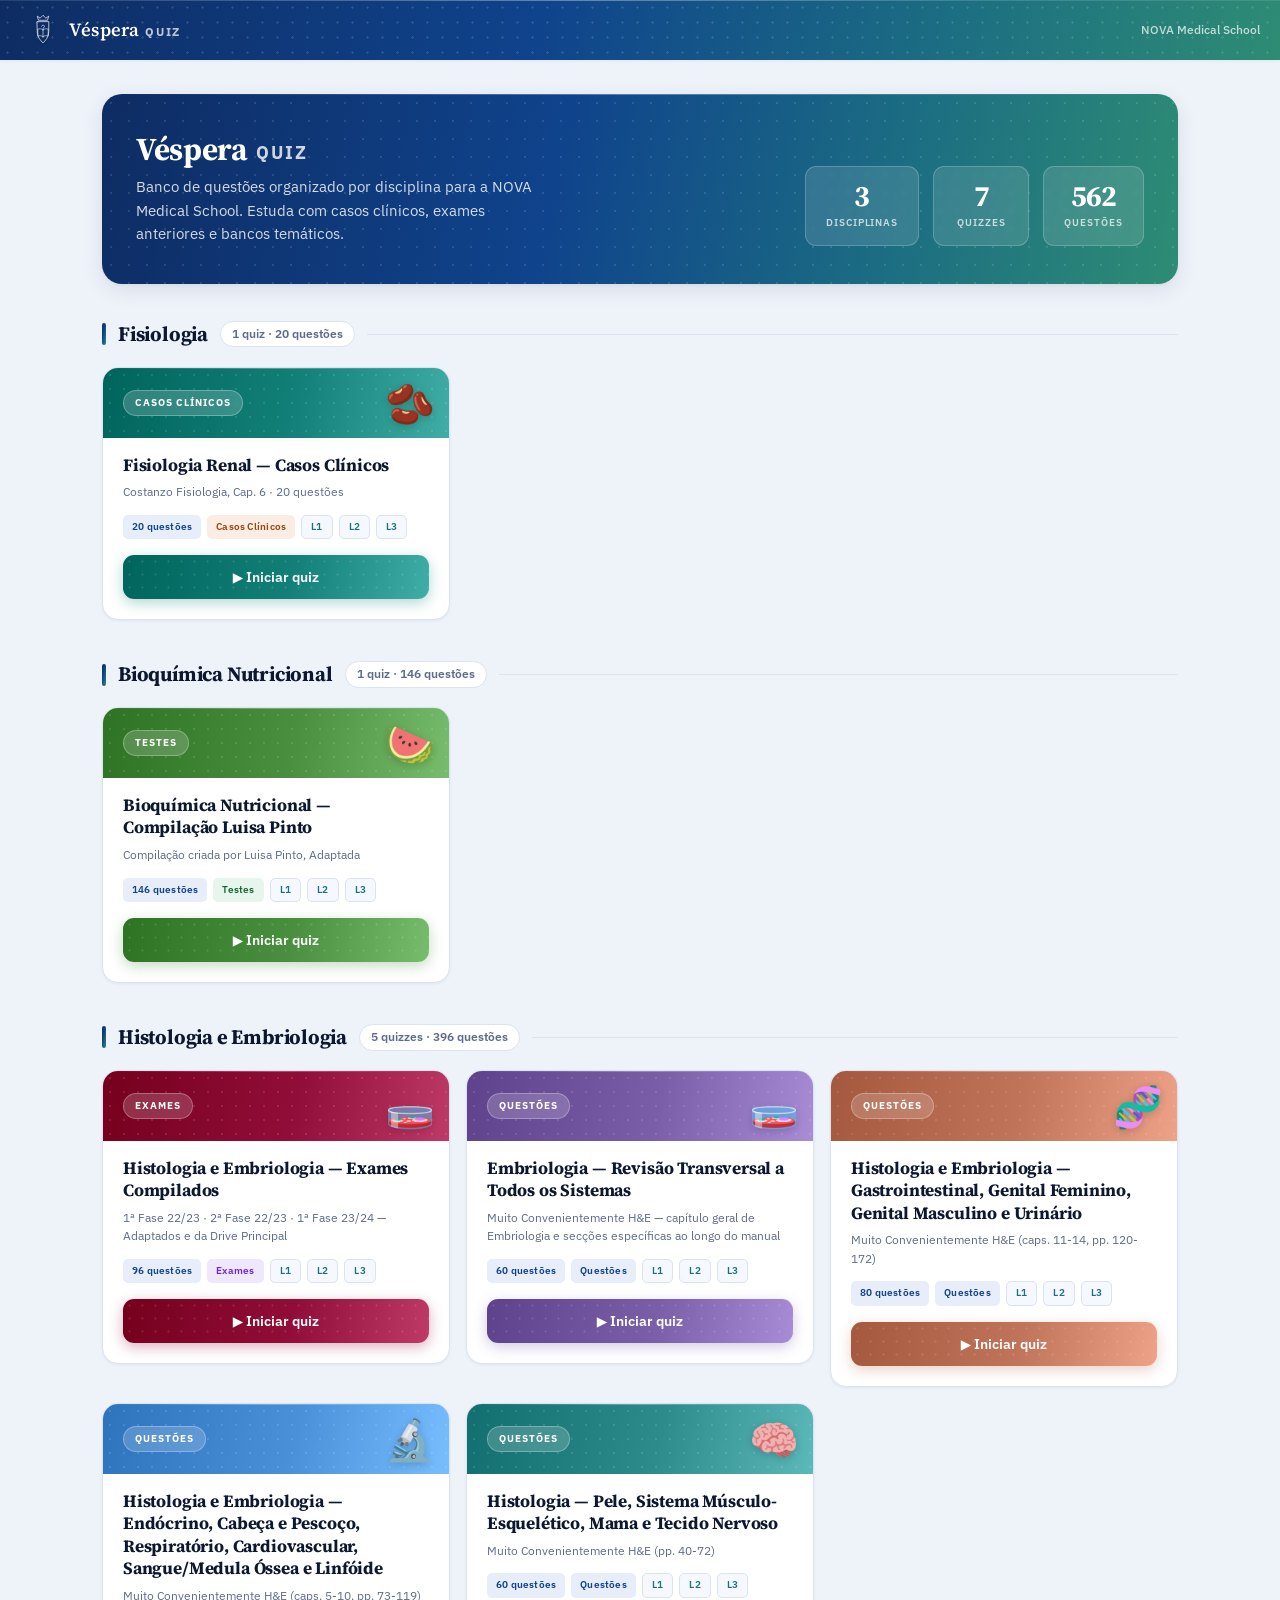
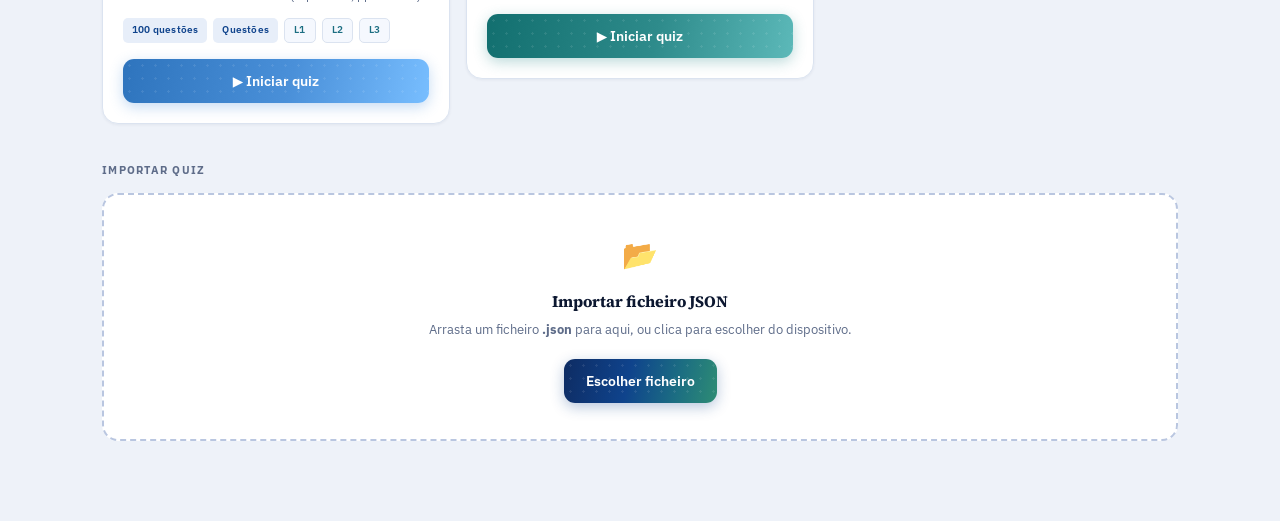
==== commit a70ea2fa: "Update index.html" ====
--- a/index.html
+++ b/index.html
@@ -69,7 +69,7 @@
 <script>
 const LOCAL_KEY='mq_imported_bank';
 const PROGRESS_PREFIX='mq_progress_';
-const QUIZ_PAGE='quiz-redesign.html';
+const QUIZ_PAGE='quiz.html';
 
 const TYPE_LABELS={
   clinical:{label:'Casos Clínicos',cls:'tag-clinical'},
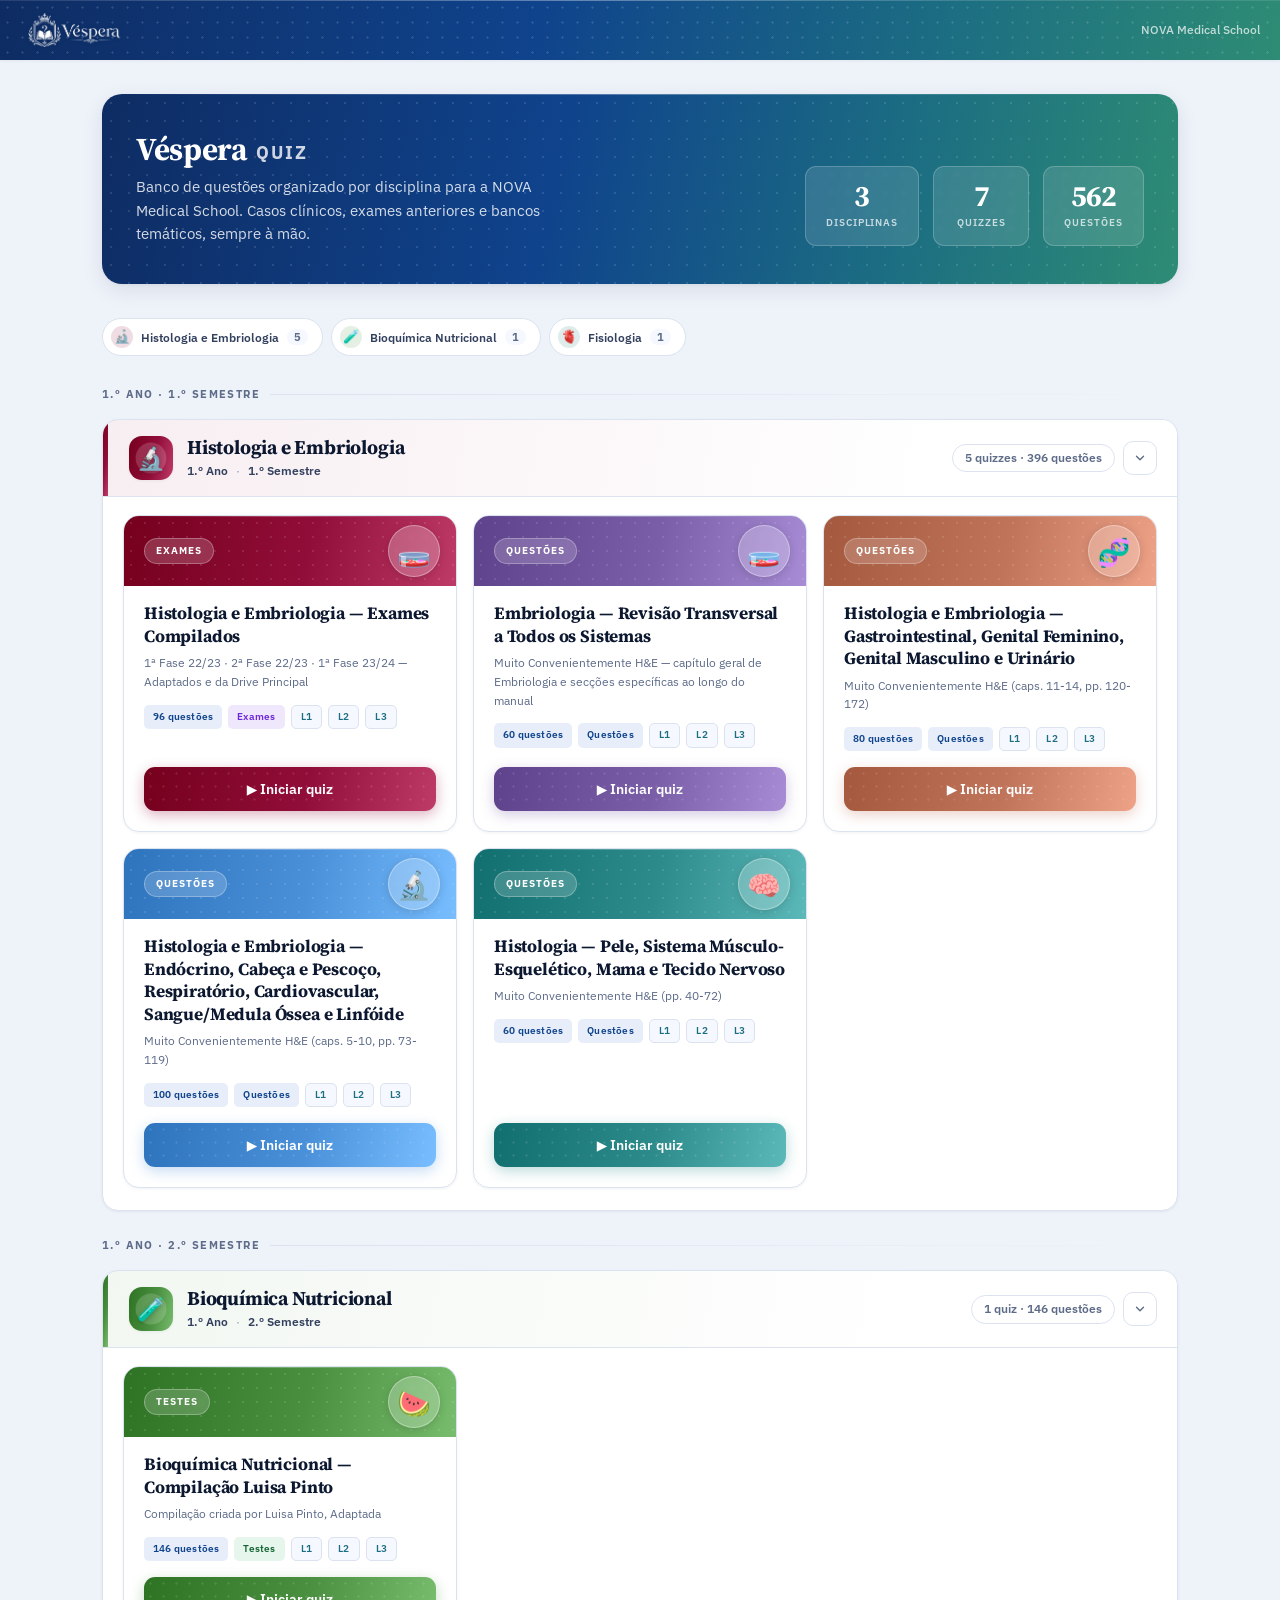
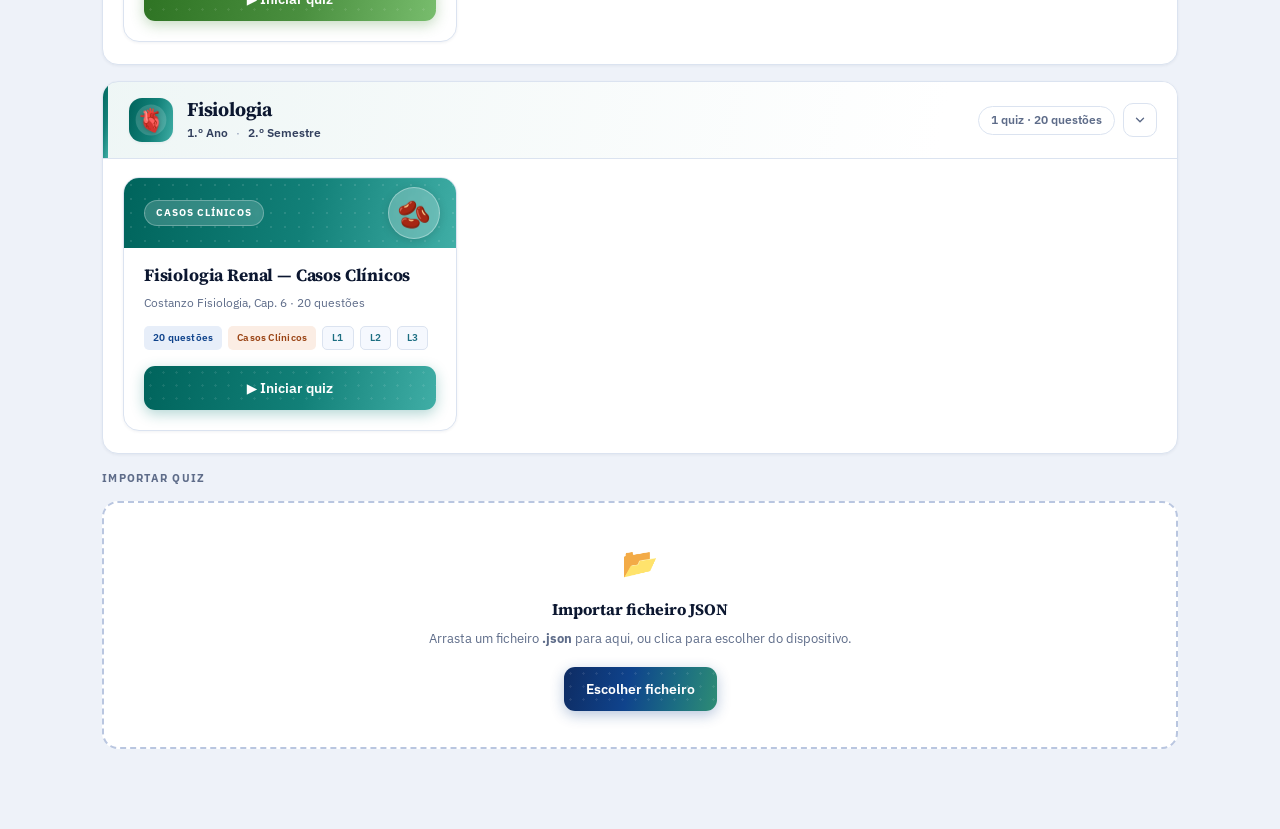
==== commit 37d880d3: "Add files via upload" ====
--- a/index.html
+++ b/index.html
@@ -13,18 +13,20 @@
 
 <!-- ══ BANNER ══ -->
 <header class="site-banner" id="siteBanner">
-  <a class="banner-home" href="index.html" aria-label="VésperaQUIZ — início">
+  <div class="banner-home" aria-label="VésperaQUIZ">
+    <img src="assets/logo.png" alt="VésperaQUIZ" class="banner-logo-img" onload="this.closest('.banner-home').classList.add('has-img')" onerror="this.remove()">
     <svg class="banner-crest" viewBox="0 0 100 118" fill="none" stroke="currentColor" stroke-width="2.4" stroke-linecap="round" stroke-linejoin="round" aria-hidden="true">
       <path d="M34 24 L30 11 L40 18 L50 8 L60 18 L70 11 L66 24 Z"/>
+      <circle cx="30" cy="10" r="1.6" fill="currentColor" stroke="none"/><circle cx="50" cy="7" r="1.8" fill="currentColor" stroke="none"/><circle cx="70" cy="10" r="1.6" fill="currentColor" stroke="none"/>
+      <path d="M22 40 C11 52 11 76 26 92" stroke-width="1.9"/><path d="M17 51 q-6 1 -8 6 q6 1 9 -3" stroke-width="1.5"/><path d="M14 64 q-6 1 -8 6 q6 1 9 -3" stroke-width="1.5"/>
+      <path d="M78 40 C89 52 89 76 74 92" stroke-width="1.9"/><path d="M83 51 q6 1 8 6 q-6 1 -9 -3" stroke-width="1.5"/><path d="M86 64 q6 1 8 6 q-6 1 -9 -3" stroke-width="1.5"/>
       <path d="M30 30 H70 V64 C70 84 58 96 50 104 C42 96 30 84 30 64 Z"/>
-      <path d="M50 58 V84" stroke-width="2"/>
-      <path d="M50 58 C45 54 38 54 32 56 V80 C38 78 45 78 50 82" stroke-width="1.9"/>
+      <path d="M50 58 V84" stroke-width="2"/><path d="M50 58 C45 54 38 54 32 56 V80 C38 78 45 78 50 82" stroke-width="1.9"/>
       <path d="M50 58 C55 54 62 54 68 56 V80 C62 78 55 78 50 82" stroke-width="1.9"/>
-      <path d="M45 46 C45 41 55 41 55 46 C55 50 50 50 50 54" stroke-width="2.2"/>
-      <circle cx="50" cy="59.5" r="1.3" fill="currentColor" stroke="none"/>
+      <path d="M45 46 C45 41 55 41 55 46 C55 50 50 50 50 54" stroke-width="2.2"/><circle cx="50" cy="59.5" r="1.3" fill="currentColor" stroke="none"/>
     </svg>
     <span class="banner-word"><b>Véspera</b><i>QUIZ</i></span>
-  </a>
+  </div>
   <div class="banner-context"></div>
   <div class="banner-actions">
     <span class="banner-tagline">NOVA Medical School</span>
@@ -38,13 +40,16 @@
     <div class="hero-inner">
       <div>
         <h1>Véspera<span class="q">QUIZ</span></h1>
-        <p>Banco de questões organizado por disciplina para a NOVA Medical School. Estuda com casos clínicos, exames anteriores e bancos temáticos.</p>
+        <p>Banco de questões organizado por disciplina para a NOVA Medical School. Casos clínicos, exames anteriores e bancos temáticos, sempre à mão.</p>
       </div>
       <div class="hero-stats" id="heroStats"></div>
     </div>
   </section>
 
-  <!-- Disciplines render here -->
+  <!-- Fast travel -->
+  <nav class="fast-nav" id="fastNav" aria-label="Ir para disciplina"></nav>
+
+  <!-- Disciplines -->
   <div id="disciplines">
     <div class="empty-state"><div class="icon">⏳</div><p>A carregar…</p></div>
   </div>
@@ -69,58 +74,43 @@
 <script>
 const LOCAL_KEY='mq_imported_bank';
 const PROGRESS_PREFIX='mq_progress_';
+const COLLAPSE_KEY='mq_disc_collapsed';
 const QUIZ_PAGE='quiz.html';
 
 const TYPE_LABELS={
-  clinical:{label:'Casos Clínicos',cls:'tag-clinical'},
-  questions:{label:'Questões',cls:'tag-questions'},
-  exam:{label:'Exames',cls:'tag-exam'},
-  test:{label:'Testes',cls:'tag-test'},
-  mcq:{label:'Escolha Múltipla',cls:'tag-mcq'},
-  practical:{label:'Casos Práticos',cls:'tag-practical'},
-  mixed:{label:'Banco Misto',cls:'tag-mixed'},
-  general:{label:'Banco Geral',cls:'tag-gen'}
+  clinical:{label:'Casos Clínicos',cls:'tag-clinical'},questions:{label:'Questões',cls:'tag-questions'},
+  exam:{label:'Exames',cls:'tag-exam'},test:{label:'Testes',cls:'tag-test'},mcq:{label:'Escolha Múltipla',cls:'tag-mcq'},
+  practical:{label:'Casos Práticos',cls:'tag-practical'},mixed:{label:'Banco Misto',cls:'tag-mixed'},general:{label:'Banco Geral',cls:'tag-gen'}
 };
 
-/* ── colour helpers ── */
 function shadeColor(hex,pct){const n=parseInt(hex.replace('#',''),16);const r=Math.min(255,Math.max(0,(n>>16)+pct));const g=Math.min(255,Math.max(0,((n>>8)&0xff)+pct));const b=Math.min(255,Math.max(0,(n&0xff)+pct));return'#'+((1<<24)|(r<<16)|(g<<8)|b).toString(16).slice(1);}
 function hexToRgba(hex,a){const n=parseInt(hex.replace('#',''),16);return`rgba(${(n>>16)&0xff},${(n>>8)&0xff},${n&0xff},${a})`;}
-/* gradient from a base colour → a lighter accent of itself */
-function quizGrad(hex){const light=shadeColor(hex,46);return`linear-gradient(102deg,${shadeColor(hex,-28)} 0%,${hex} 55%,${light} 100%)`;}
+function quizGrad(hex){return`linear-gradient(102deg,${shadeColor(hex,-28)} 0%,${hex} 55%,${shadeColor(hex,46)} 100%)`;}
 
 let toastTimer;
 function showToast(msg,isError=false){const t=document.getElementById('toast');t.textContent=msg;t.className='toast'+(isError?' error':'');clearTimeout(toastTimer);void t.offsetWidth;t.classList.add('show');toastTimer=setTimeout(()=>t.classList.remove('show'),3000);}
-
 function getProgress(id){try{const r=localStorage.getItem(PROGRESS_PREFIX+id);return r?JSON.parse(r):null;}catch(_){return null;}}
 function clearProgress(id){localStorage.removeItem(PROGRESS_PREFIX+id);}
 
-/* ── discipline resolver (no quiz-bank edits needed) ── */
-function disciplineOf(b){
-  if(b.discipline)return b.discipline;
-  const t=b.title||'';
-  const dash=t.split('—')[0].trim();
-  return dash||'Outros';
-}
-
-/* ── card ── */
+function getCollapsed(){try{return new Set(JSON.parse(localStorage.getItem(COLLAPSE_KEY))||[]);}catch(_){return new Set();}}
+function saveCollapsed(set){localStorage.setItem(COLLAPSE_KEY,JSON.stringify([...set]));}
+
+/* ── quiz card (no % correct) ── */
 function buildCard(b){
-  const color=b.color||'#0F438C';
-  const grad=quizGrad(color);
+  const color=b.color||'#0F438C', grad=quizGrad(color);
   const ti=TYPE_LABELS[b.type]||{label:b.type,cls:'tag-gen'};
-  const progress=getProgress(b.file);
-  const total=b.questionCount||0;
+  const progress=getProgress(b.file), total=b.questionCount||0;
   const hasProgress=progress&&progress.cur>0&&progress.cur<(total||999);
   const fileEsc=(b.file||'').replace(/'/g,"\\'");
 
   let statsHtml='';
   if(hasProgress){
-    const done=progress.cur, pctDone=Math.round(done/(total||done)*100), pctRight=done>0?Math.round(progress.score/done*100):0;
+    const done=progress.cur, pctDone=Math.round(done/(total||done)*100);
     statsHtml=`
       <div class="res-card-stats">
         <span>${done}/${total} questões</span>
         <span class="res-stat-right">✓ ${progress.score}</span>
         <span class="res-stat-wrong">✗ ${progress.wrong}</span>
-        <span>${pctRight}% certas</span>
       </div>
       <div class="res-card-prog-wrap"><div class="res-card-prog-fill" style="width:${pctDone}%;background:${grad}"></div></div>`;
   }
@@ -129,7 +119,7 @@
 
   const el=document.createElement('div');
   el.innerHTML=`
-    <div class="res-card" style="--card-grad:${grad};--quiz-color:${color};--quiz-glow:${hexToRgba(color,.3)}">
+    <div class="res-card" data-file="${b.file}" style="--i:${cardIdx++%8};--card-grad:${grad};--quiz-color:${color};--quiz-glow:${hexToRgba(color,.3)}">
       <div class="res-card-head">
         <span class="res-card-type">${hasProgress?'● Em progresso':ti.label}</span>
         <span class="res-card-motif" aria-hidden="true">${b.icon||'📋'}</span>
@@ -156,52 +146,102 @@
   return el.firstElementChild;
 }
 
+let cardIdx=0;
 const _banks=[];
+let _disciplines={};
+
+function disciplineMeta(id){
+  if(_disciplines[id])return {id,..._disciplines[id]};
+  /* fallback: derive from string id/title */
+  const name=id&&id.charAt(0).toUpperCase()+id.slice(1).replace(/_/g,' ');
+  return {id:id||'outros',name:name||'Outros',year:'',semester:'',color:'#0F438C',icon:'📚',order:99};
+}
+
 async function loadPermanent(){
-  let banks=[];
-  try{const res=await fetch('data/index.json');if(res.ok){const data=await res.json();banks=data.quizzes||data;}}catch(_){}
+  let banks=[], disciplines={};
+  try{const res=await fetch('data/index.json');if(res.ok){const data=await res.json();banks=data.quizzes||data;disciplines=data.disciplines||{};}}catch(_){}
 
   const wrap=document.getElementById('disciplines');
   if(!banks.length){wrap.innerHTML=`<div class="empty-state"><div class="icon">📭</div><p>Nenhum quiz encontrado.</p></div>`;return;}
   _banks.length=0;banks.forEach(b=>_banks.push(b));
-
-  /* group by discipline, preserving order of first appearance */
-  const groups=[];const byName={};
-  banks.forEach(b=>{const d=disciplineOf(b);if(!byName[d]){byName[d]={name:d,items:[]};groups.push(byName[d]);}byName[d].items.push(b);});
-
-  let gi=0;
+  _disciplines=disciplines;
+
+  /* group quizzes by discipline id */
+  const discMap={};
+  banks.forEach(b=>{const id=b.discipline||'outros';(discMap[id]||(discMap[id]=[])).push(b);});
+  let discList=Object.keys(discMap).map(id=>({...disciplineMeta(id),items:discMap[id]}));
+
+  /* sort by year → semester → order → name */
+  const key=d=>`${d.year||'zzz'}|${d.semester||'zzz'}|${String(d.order??99).padStart(3,'0')}|${d.name}`;
+  discList.sort((a,b)=>key(a).localeCompare(key(b),'pt'));
+
+  /* group by year+semester */
+  const groups=[];const gmap={};
+  discList.forEach(d=>{const gk=`${d.year||''}__${d.semester||''}`;if(!gmap[gk]){gmap[gk]={year:d.year,semester:d.semester,items:[]};groups.push(gmap[gk]);}gmap[gk].items.push(d);});
+
+  const collapsed=getCollapsed();
+  cardIdx=0;
+
   wrap.innerHTML=groups.map(g=>{
-    const cards=g.items.map(b=>`<div data-file="${b.file}" style="--i:${gi++%8}"></div>`).join('');
-    const qsum=g.items.reduce((s,b)=>s+(b.questionCount||0),0);
-    return `<section class="disc-section">
-      <div class="disc-head">
-        <span class="disc-bar"></span>
-        <span class="disc-title">${g.name}</span>
-        <span class="disc-count">${g.items.length} quiz${g.items.length!==1?'zes':''} · ${qsum} questões</span>
-        <span class="disc-line"></span>
-      </div>
-      <div class="quiz-grid">${cards}</div>
-    </section>`;
+    const gl=[g.year,g.semester].filter(Boolean).join(' · ');
+    const sections=g.items.map(d=>{
+      const grad=quizGrad(d.color);
+      const isC=collapsed.has(d.id);
+      const qn=d.items.reduce((s,b)=>s+(b.questionCount||0),0);
+      return `<section class="disc-section${isC?' collapsed':''}" id="disc-${d.id}" style="--dc:${grad};--dc-tint:${hexToRgba(d.color,.07)}">
+        <div class="disc-head" onclick="toggleDisc('${d.id}')">
+          <span class="disc-icon" style="--dc:${grad}"><span>${d.icon||'📚'}</span></span>
+          <div class="disc-titles">
+            <div class="disc-title">${d.name}</div>
+            <div class="disc-sub">${[d.year,d.semester].filter(Boolean).map(x=>`<b>${x}</b>`).join('<span style="color:var(--muted-light)">·</span>')}</div>
+          </div>
+          <div class="disc-badges">
+            <span class="disc-count">${d.items.length} quiz${d.items.length!==1?'zes':''} · ${qn} questões</span>
+            <span class="disc-toggle" aria-hidden="true"><svg width="14" height="14" viewBox="0 0 24 24" fill="none" stroke="currentColor" stroke-width="2.4" stroke-linecap="round" stroke-linejoin="round"><path d="M6 9l6 6 6-6"/></svg></span>
+          </div>
+        </div>
+        <div class="disc-body"><div class="quiz-grid" data-disc="${d.id}"></div></div>
+      </section>`;
+    }).join('');
+    return `<div class="year-group">${gl?`<div class="year-label"><span class="yl-txt">${gl}</span><span class="yl-line"></span></div>`:''}${sections}</div>`;
   }).join('');
 
   /* mount cards */
-  wrap.querySelectorAll('[data-file]').forEach(slot=>{
-    const b=_banks.find(x=>x.file===slot.dataset.file);
-    if(b)slot.appendChild(buildCard(b));
+  discList.forEach(d=>{
+    const grid=wrap.querySelector(`.quiz-grid[data-disc="${d.id}"]`);
+    if(grid)d.items.forEach(b=>grid.appendChild(buildCard(b)));
   });
+
+  /* fast-nav */
+  document.getElementById('fastNav').innerHTML=discList.map(d=>
+    `<button class="fast-chip" onclick="jumpTo('${d.id}')" style="--fc:${hexToRgba(d.color,.14)}"><span class="dot">${d.icon||'📚'}</span>${d.name}<span class="n">${d.items.length}</span></button>`
+  ).join('');
 
   const totalQ=banks.reduce((s,b)=>s+(b.questionCount||0),0);
   document.getElementById('heroStats').innerHTML=`
-    <div class="hero-stat"><span class="num">${groups.length}</span><span class="lbl">Disciplinas</span></div>
+    <div class="hero-stat"><span class="num">${discList.length}</span><span class="lbl">Disciplinas</span></div>
     <div class="hero-stat"><span class="num">${banks.length}</span><span class="lbl">Quizzes</span></div>
     <div class="hero-stat"><span class="num">${totalQ}</span><span class="lbl">Questões</span></div>`;
+}
+
+function toggleDisc(id){
+  const sec=document.getElementById('disc-'+id);if(!sec)return;
+  const collapsed=getCollapsed();
+  if(sec.classList.toggle('collapsed'))collapsed.add(id);else collapsed.delete(id);
+  saveCollapsed(collapsed);
+}
+function jumpTo(id){
+  const sec=document.getElementById('disc-'+id);if(!sec)return;
+  if(sec.classList.contains('collapsed')){sec.classList.remove('collapsed');const c=getCollapsed();c.delete(id);saveCollapsed(c);}
+  sec.scrollIntoView({behavior:'smooth',block:'start'});
 }
 
 function goToQuiz(file){window.location.href=`${QUIZ_PAGE}?bank=${encodeURIComponent(file)}`;}
 function freshStart(event,file){
   event.stopPropagation();clearProgress(file);
-  const slot=document.querySelector(`[data-file="${CSS.escape(file)}"]`);const b=_banks.find(x=>x.file===file);
-  if(slot&&b){slot.innerHTML='';slot.appendChild(buildCard(b));}
+  const slot=document.querySelector(`#disciplines [data-file="${file}"]`);const b=_banks.find(x=>x.file===file);
+  if(slot&&b){const nc=buildCard(b);nc.parentElement||slot.replaceWith(nc);}
+  else loadPermanent();
 }
 
 /* ── imported bank ── */
@@ -211,21 +251,17 @@
   let bank;try{bank=JSON.parse(raw);}catch(_){document.getElementById('dropZone').style.display='block';return;}
   const meta=bank.meta||{};
   const b={file:'local',color:meta.color||'#0F438C',icon:meta.icon||'📋',title:meta.title||'Quiz importado',subtitle:meta.subtitle||'',type:meta.type||'general',questionCount:bank.questions?.length||0,levels:[]};
-  const card=buildCard(b);
-  const slot=document.getElementById('importedCard');slot.innerHTML='';slot.appendChild(card);
+  const slot=document.getElementById('importedCard');slot.innerHTML='';slot.appendChild(buildCard(b));
   document.getElementById('dropZone').style.display='none';
   document.getElementById('importedWrap').style.display='block';
 }
-
-/* ── file handling ── */
 function handleFile(file){
   if(!file||!file.name.endsWith('.json')){showToast('❌ Ficheiro inválido — precisa de ser .json',true);return;}
   const reader=new FileReader();
   reader.onload=e=>{
     let bank;try{bank=JSON.parse(e.target.result);}catch(_){showToast('❌ JSON inválido',true);return;}
     if(!bank.questions||!Array.isArray(bank.questions)||!bank.questions.length){showToast('❌ Ficheiro sem questões válidas',true);return;}
-    clearProgress('local');localStorage.setItem(LOCAL_KEY,e.target.result);
-    showToast('✅ Ficheiro carregado!');
+    clearProgress('local');localStorage.setItem(LOCAL_KEY,e.target.result);showToast('✅ Ficheiro carregado!');
     setTimeout(()=>{window.location.href=`${QUIZ_PAGE}?bank=local`;},600);
   };
   reader.readAsText(file);
@@ -236,16 +272,8 @@
 dropZone.addEventListener('drop',e=>{e.preventDefault();dropZone.classList.remove('drag-over');handleFile(e.dataTransfer.files[0]);});
 document.getElementById('fileInput').addEventListener('change',e=>{handleFile(e.target.files[0]);e.target.value='';});
 
-/* ── banner auto-hide on scroll ── */
-(function(){
-  const banner=document.getElementById('siteBanner');let last=0;
-  window.addEventListener('scroll',()=>{
-    const y=window.scrollY;
-    if(y>banner.offsetHeight&&y>last)banner.classList.add('banner-hidden');
-    else banner.classList.remove('banner-hidden');
-    last=y;
-  },{passive:true});
-})();
+/* ── banner auto-hide ── */
+(function(){const banner=document.getElementById('siteBanner');let last=0;window.addEventListener('scroll',()=>{const y=window.scrollY;if(y>banner.offsetHeight&&y>last)banner.classList.add('banner-hidden');else banner.classList.remove('banner-hidden');last=y;},{passive:true});})();
 
 loadPermanent();
 checkImported();
--- a/assets/style.css
+++ b/assets/style.css
@@ -70,7 +70,8 @@
   -webkit-font-smoothing:antialiased;
 }
 a{color:inherit;text-decoration:none}
-button{font-family:inherit;touch-action:manipulation}
+button,input,select,textarea,optgroup{font-family:var(--ui);touch-action:manipulation}
+h1,h2,h3,h4,h5,h6{font-family:var(--serif)}
 :focus-visible{outline:2px solid var(--blue-bright);outline-offset:2px;border-radius:3px}
 
 /* ════════════════════════════════════════════════
@@ -108,6 +109,10 @@
 }
 .banner-home:hover{background:rgba(255,255,255,.12)}
 .banner-crest{width:30px;height:34px;color:#fff;flex-shrink:0;filter:drop-shadow(0 1px 1px rgba(0,0,0,.18))}
+/* optional PNG logo (assets/logo.png). Falls back to the inline SVG crest if the file is missing. */
+.banner-logo-img{display:none;height:34px;width:auto;flex-shrink:0;filter:drop-shadow(0 1px 2px rgba(0,0,0,.16))}
+.banner-home.has-img .banner-logo-img{display:block}
+.banner-home.has-img .banner-crest,.banner-home.has-img .banner-word{display:none}
 .banner-word{display:flex;align-items:baseline;gap:6px;white-space:nowrap}
 .banner-word b{font-family:var(--serif);font-weight:600;font-size:1.16rem;letter-spacing:.01em;color:#fff}
 .banner-word i{font-style:normal;font-weight:700;font-size:.72rem;letter-spacing:.14em;color:rgba(255,255,255,.72)}
@@ -212,15 +217,47 @@
 .hero-stat .num{display:block;font-family:var(--serif);font-weight:700;font-size:1.85rem;line-height:1;letter-spacing:-.02em}
 .hero-stat .lbl{display:block;font-size:.6rem;font-weight:600;text-transform:uppercase;letter-spacing:.1em;color:rgba(255,255,255,.72);margin-top:5px}
 
-/* discipline sections */
-.disc-section{margin-bottom:38px}
-.disc-head{display:flex;align-items:center;gap:12px;margin-bottom:16px}
-.disc-bar{width:4px;height:22px;border-radius:99px;background:var(--grad);flex-shrink:0}
-.disc-title{font-family:var(--serif);font-weight:700;font-size:1.28rem;letter-spacing:-.01em;color:var(--text)}
-.disc-count{font-size:.72rem;font-weight:600;color:var(--muted);background:var(--surface);border:1px solid var(--border);border-radius:99px;padding:3px 11px}
-.disc-line{flex:1;height:1px;background:var(--border)}
-
-.section-label{font-size:.66rem;font-weight:700;text-transform:uppercase;letter-spacing:.12em;color:var(--muted);margin-bottom:14px}
+/* ── fast-travel nav ── */
+.fast-nav{display:flex;gap:8px;flex-wrap:wrap;margin-bottom:30px}
+.fast-chip{display:inline-flex;align-items:center;gap:8px;font-family:var(--ui);font-size:.78rem;font-weight:600;
+  color:var(--text-2);background:var(--surface);border:1px solid var(--border);border-radius:99px;padding:7px 14px 7px 8px;
+  cursor:pointer;transition:border-color .14s,box-shadow .14s,transform .12s}
+.fast-chip:hover{border-color:var(--border-mid);box-shadow:var(--shadow-sm);transform:translateY(-1px)}
+.fast-chip .dot{width:22px;height:22px;border-radius:50%;display:flex;align-items:center;justify-content:center;font-size:.82rem;flex-shrink:0;
+  background:var(--fc,rgba(15,67,140,.12))}
+.fast-chip .n{font-size:.68rem;font-weight:700;color:var(--muted);background:var(--surface-2);border-radius:99px;padding:1px 7px}
+
+/* ── year / semester group ── */
+.year-group{margin-bottom:14px}
+.year-label{display:flex;align-items:center;gap:10px;margin:26px 0 16px}
+.year-label .yl-txt{font-family:var(--ui);font-size:.68rem;font-weight:700;text-transform:uppercase;letter-spacing:.13em;color:var(--muted)}
+.year-label .yl-line{flex:1;height:1px;background:linear-gradient(90deg,var(--border),transparent)}
+
+/* ── discipline section (collapsible) ── */
+.disc-section{margin-bottom:16px;background:var(--surface);border:1px solid var(--border);border-radius:var(--r-lg);
+  box-shadow:var(--shadow-sm);overflow:hidden;scroll-margin-top:76px}
+.disc-head{display:flex;align-items:center;gap:14px;padding:16px 20px;cursor:pointer;position:relative;overflow:hidden;
+  background:linear-gradient(100deg,var(--dc-tint,var(--surface-2)),var(--surface) 78%);transition:background .16s}
+.disc-head:hover{background:linear-gradient(100deg,var(--dc-tint,var(--surface-2)),var(--surface-2) 90%)}
+.disc-head::before{content:'';position:absolute;left:0;top:0;bottom:0;width:5px;background:var(--dc,var(--grad))}
+.disc-icon{width:44px;height:44px;border-radius:13px;flex-shrink:0;display:flex;align-items:center;justify-content:center;
+  font-size:1.4rem;position:relative;overflow:hidden;background:var(--dc,var(--grad));box-shadow:var(--shadow-sm);margin-left:6px}
+.disc-icon::after{content:'';position:absolute;inset:0;background:rgba(255,255,255,.16);border-radius:50%;transform:scale(.7)}
+.disc-icon span{position:relative;z-index:1;filter:drop-shadow(0 1px 2px rgba(0,0,0,.25))}
+.disc-titles{flex:1;min-width:0}
+.disc-title{font-family:var(--serif);font-weight:700;font-size:1.22rem;letter-spacing:-.01em;color:var(--text);line-height:1.2}
+.disc-sub{font-family:var(--ui);font-size:.72rem;color:var(--muted);margin-top:2px;display:flex;gap:8px;flex-wrap:wrap;align-items:center}
+.disc-sub b{color:var(--text-2);font-weight:600}
+.disc-badges{display:flex;align-items:center;gap:8px;flex-shrink:0}
+.disc-count{font-family:var(--ui);font-size:.72rem;font-weight:600;color:var(--muted);background:var(--surface);border:1px solid var(--border);border-radius:99px;padding:4px 12px;white-space:nowrap}
+.disc-toggle{width:34px;height:34px;border-radius:10px;border:1px solid var(--border);background:var(--surface);color:var(--muted);
+  display:flex;align-items:center;justify-content:center;flex-shrink:0;transition:transform .2s,background .14s,color .14s}
+.disc-head:hover .disc-toggle{color:var(--text-2)}
+.disc-section.collapsed .disc-toggle{transform:rotate(-90deg)}
+.disc-body{padding:18px 20px 22px;border-top:1px solid var(--border)}
+.disc-section.collapsed .disc-body{display:none}
+
+.section-label{font-size:.66rem;font-weight:700;text-transform:uppercase;letter-spacing:.12em;color:var(--muted);margin-bottom:14px;font-family:var(--ui)}
 
 .quiz-grid{display:grid;grid-template-columns:repeat(auto-fill,minmax(320px,1fr));gap:16px}
 
@@ -243,7 +280,9 @@
 }
 .res-card-head::before{content:'';position:absolute;inset:0;background-image:var(--dots);background-size:14px 14px;opacity:.85}
 .res-card-head::after{content:'';position:absolute;top:0;left:0;right:0;height:1px;background:linear-gradient(90deg,transparent,rgba(255,255,255,.28),transparent)}
-.res-card-motif{position:absolute;right:14px;top:50%;transform:translateY(-50%);font-size:2.5rem;line-height:1;opacity:.9;filter:drop-shadow(0 2px 4px rgba(0,0,0,.2));z-index:1}
+.res-card-motif{position:absolute;right:16px;top:50%;transform:translateY(-50%);width:52px;height:52px;border-radius:50%;
+  display:flex;align-items:center;justify-content:center;font-size:1.7rem;line-height:1;z-index:1;
+  background:rgba(255,255,255,.24);border:1px solid rgba(255,255,255,.34);box-shadow:0 2px 10px rgba(0,0,0,.14);backdrop-filter:blur(2px)}
 .res-card-type{
   position:relative;z-index:2;font-size:.62rem;font-weight:700;text-transform:uppercase;letter-spacing:.1em;
   color:#fff;background:rgba(255,255,255,.18);border:1px solid rgba(255,255,255,.28);
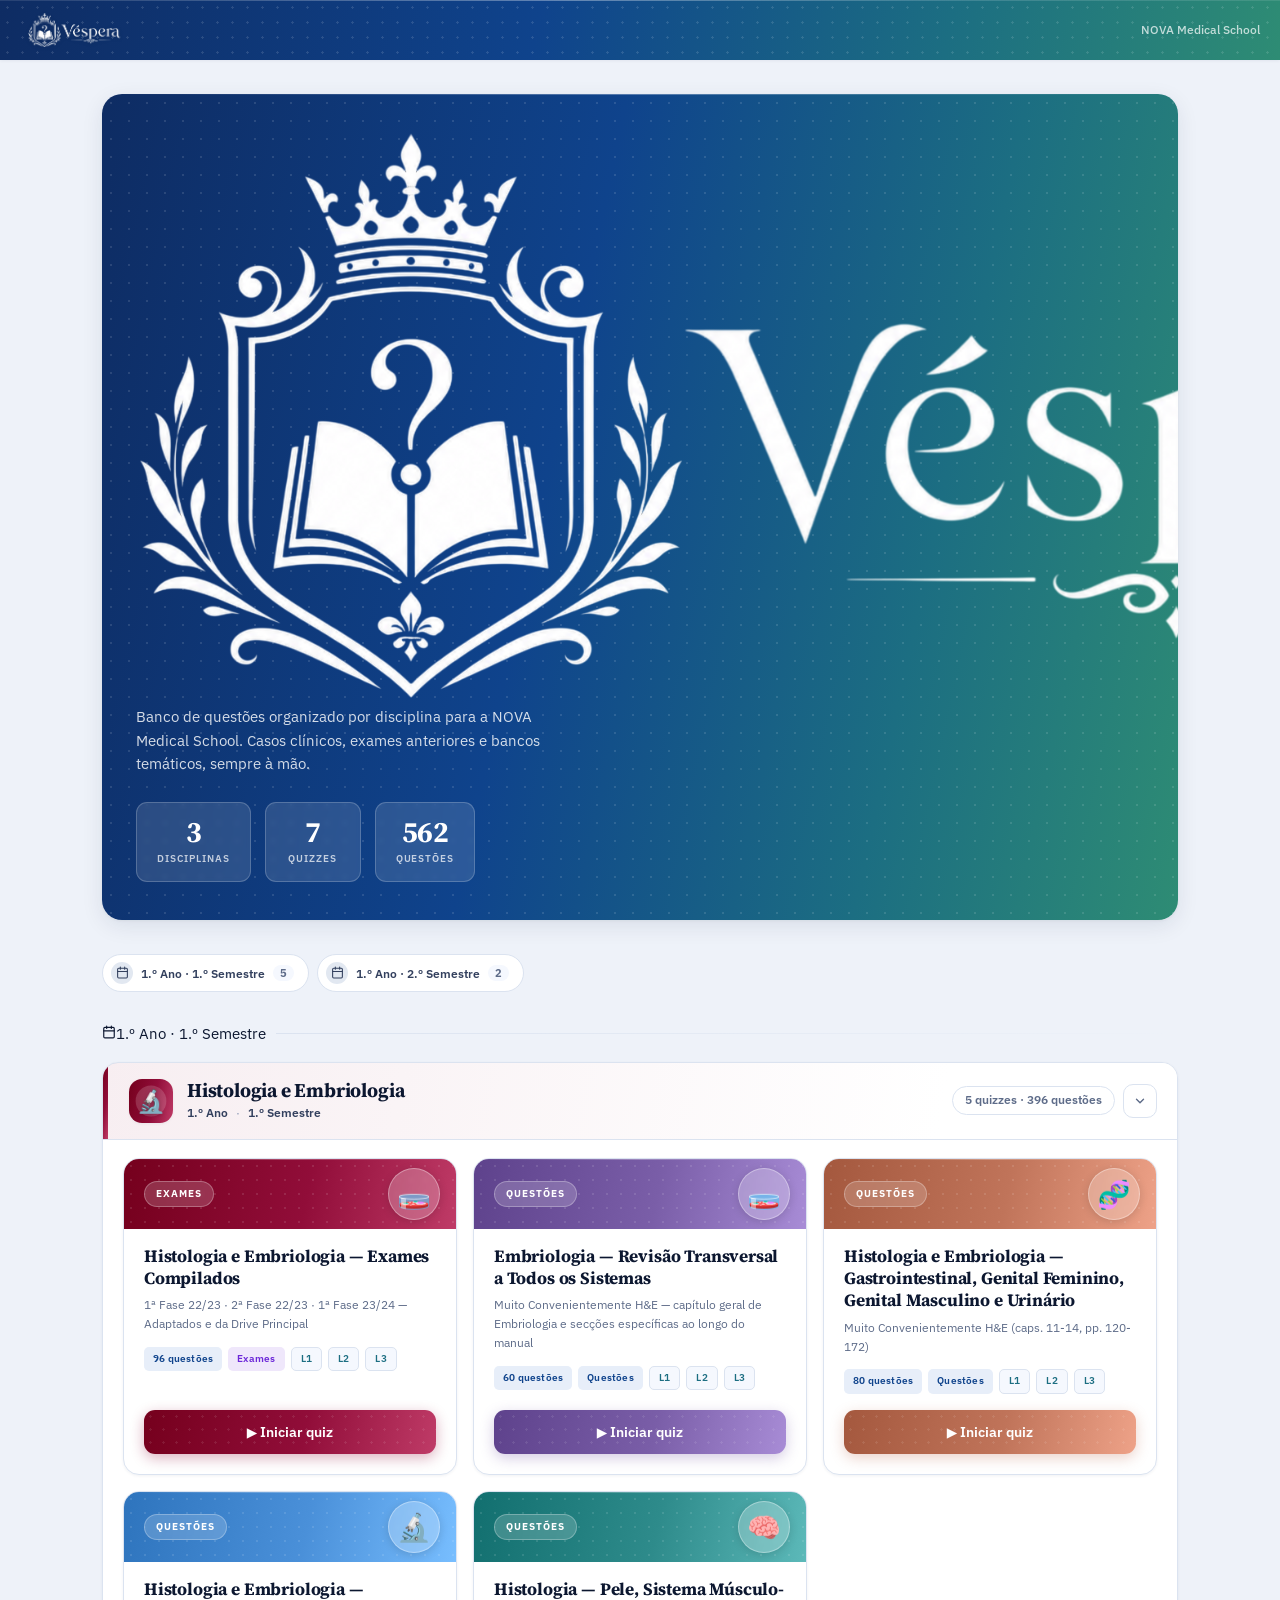
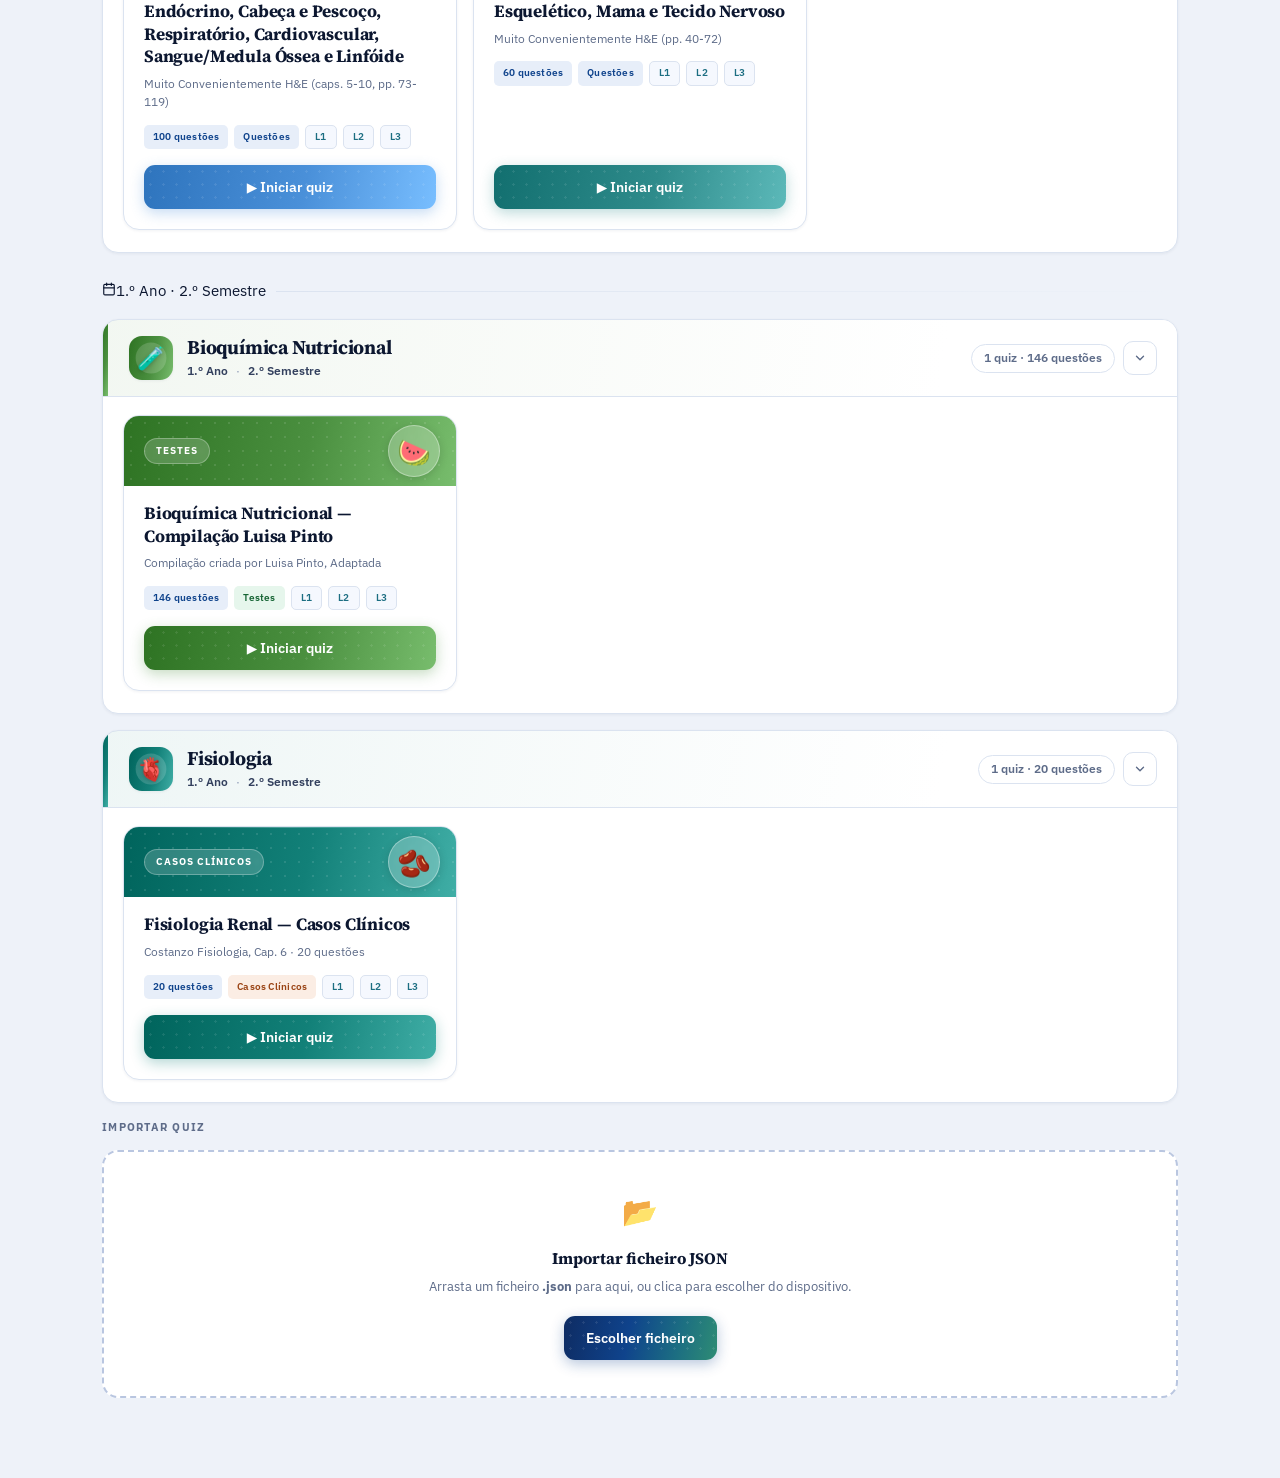
==== commit 84cc8c4b: "Update index.html" ====
--- a/index.html
+++ b/index.html
@@ -38,8 +38,8 @@
   <!-- Hero -->
   <section class="hero">
     <div class="hero-inner">
-      <div>
-        <h1>Véspera<span class="q">QUIZ</span></h1>
+      <div class="hero-brand">
+        <img src="assets/logo.png" alt="VésperaQUIZ" class="hero-logo">
         <p>Banco de questões organizado por disciplina para a NOVA Medical School. Casos clínicos, exames anteriores e bancos temáticos, sempre à mão.</p>
       </div>
       <div class="hero-stats" id="heroStats"></div>
@@ -64,7 +64,7 @@
       <button class="btn btn-primary" onclick="document.getElementById('fileInput').click()">Escolher ficheiro</button>
       <input type="file" id="fileInput" accept=".json,application/json">
     </div>
-    <div id="importedWrap" style="display:none;margin-top:16px"><div class="quiz-grid"><div id="importedCard"></div></div></div>
+    <div id="importedWrap" style="display:none;margin-top:16px"><div id="importedCard"></div></div>
   </div>
 
 </div>
@@ -177,7 +177,7 @@
 
   /* group by year+semester */
   const groups=[];const gmap={};
-  discList.forEach(d=>{const gk=`${d.year||''}__${d.semester||''}`;if(!gmap[gk]){gmap[gk]={year:d.year,semester:d.semester,items:[]};groups.push(gmap[gk]);}gmap[gk].items.push(d);});
+  discList.forEach(d=>{const gk=`${d.year||''}__${d.semester||''}`;if(!gmap[gk]){gmap[gk]={id:'yg-'+groups.length,year:d.year,semester:d.semester,items:[]};groups.push(gmap[gk]);}gmap[gk].items.push(d);});
 
   const collapsed=getCollapsed();
   cardIdx=0;
@@ -203,7 +203,9 @@
         <div class="disc-body"><div class="quiz-grid" data-disc="${d.id}"></div></div>
       </section>`;
     }).join('');
-    return `<div class="year-group">${gl?`<div class="year-label"><span class="yl-txt">${gl}</span><span class="yl-line"></span></div>`:''}${sections}</div>`;
+    const calIco=`<svg width="14" height="14" viewBox="0 0 24 24" fill="none" stroke="currentColor" stroke-width="2" stroke-linecap="round" stroke-linejoin="round"><rect x="3" y="4" width="18" height="18" rx="2"/><path d="M16 2v4M8 2v4M3 10h18"/></svg>`;
+    const badge=gl?`<div class="year-label"><span class="yl-badge">${calIco}<span><span class="yl-year">${g.year||''}</span>${g.semester?' · '+g.semester:''}</span></span><span class="yl-line"></span></div>`:'';
+    return `<div class="year-group" id="${g.id}">${badge}${sections}</div>`;
   }).join('');
 
   /* mount cards */
@@ -212,10 +214,13 @@
     if(grid)d.items.forEach(b=>grid.appendChild(buildCard(b)));
   });
 
-  /* fast-nav */
-  document.getElementById('fastNav').innerHTML=discList.map(d=>
-    `<button class="fast-chip" onclick="jumpTo('${d.id}')" style="--fc:${hexToRgba(d.color,.14)}"><span class="dot">${d.icon||'📚'}</span>${d.name}<span class="n">${d.items.length}</span></button>`
-  ).join('');
+  /* fast-nav — one chip per year/semester group */
+  const calIcoNav=`<svg width="13" height="13" viewBox="0 0 24 24" fill="none" stroke="currentColor" stroke-width="2" stroke-linecap="round" stroke-linejoin="round"><rect x="3" y="4" width="18" height="18" rx="2"/><path d="M16 2v4M8 2v4M3 10h18"/></svg>`;
+  document.getElementById('fastNav').innerHTML=groups.map(g=>{
+    const label=[g.year,g.semester].filter(Boolean).join(' · ')||'Quizzes';
+    const qz=g.items.reduce((s,d)=>s+d.items.length,0);
+    return `<button class="fast-chip" onclick="jumpToGroup('${g.id}')"><span class="dot">${calIcoNav}</span>${label}<span class="n">${qz}</span></button>`;
+  }).join('');
 
   const totalQ=banks.reduce((s,b)=>s+(b.questionCount||0),0);
   document.getElementById('heroStats').innerHTML=`
@@ -235,23 +240,60 @@
   if(sec.classList.contains('collapsed')){sec.classList.remove('collapsed');const c=getCollapsed();c.delete(id);saveCollapsed(c);}
   sec.scrollIntoView({behavior:'smooth',block:'start'});
 }
+function jumpToGroup(id){const el=document.getElementById(id);if(el)el.scrollIntoView({behavior:'smooth',block:'start'});}
 
 function goToQuiz(file){window.location.href=`${QUIZ_PAGE}?bank=${encodeURIComponent(file)}`;}
 function freshStart(event,file){
-  event.stopPropagation();clearProgress(file);
-  const slot=document.querySelector(`#disciplines [data-file="${file}"]`);const b=_banks.find(x=>x.file===file);
-  if(slot&&b){const nc=buildCard(b);nc.parentElement||slot.replaceWith(nc);}
+  if(event)event.stopPropagation();
+  clearProgress(file);
+  if(file==='local'){checkImported();return;}       /* imported card re-renders itself */
+  const slot=document.querySelector(`[data-file="${file}"]`);
+  const b=_banks.find(x=>x.file===file);
+  if(slot&&b)slot.replaceWith(buildCard(b));          /* swap card in place → instant reset */
   else loadPermanent();
 }
 
-/* ── imported bank ── */
+/* ── imported bank (functional, removable) ── */
+function importedBank(){try{return JSON.parse(localStorage.getItem(LOCAL_KEY));}catch(_){return null;}}
+function launchImported(){window.location.href=`${QUIZ_PAGE}?bank=local`;}
+function replaceImported(){document.getElementById('fileInput').click();}
+function removeImported(){clearProgress('local');localStorage.removeItem(LOCAL_KEY);checkImported();showToast('🗑️ Quiz importado removido');}
+
 function checkImported(){
-  const raw=localStorage.getItem(LOCAL_KEY);
-  if(!raw){document.getElementById('dropZone').style.display='block';document.getElementById('importedWrap').style.display='none';return;}
-  let bank;try{bank=JSON.parse(raw);}catch(_){document.getElementById('dropZone').style.display='block';return;}
+  const bank=importedBank();
+  if(!bank||!bank.questions){document.getElementById('importedCard').innerHTML='';document.getElementById('dropZone').style.display='block';document.getElementById('importedWrap').style.display='none';return;}
   const meta=bank.meta||{};
-  const b={file:'local',color:meta.color||'#0F438C',icon:meta.icon||'📋',title:meta.title||'Quiz importado',subtitle:meta.subtitle||'',type:meta.type||'general',questionCount:bank.questions?.length||0,levels:[]};
-  const slot=document.getElementById('importedCard');slot.innerHTML='';slot.appendChild(buildCard(b));
+  const color=meta.color||'#0F438C', grad=quizGrad(color);
+  const total=bank.questions.length;
+  const progress=getProgress('local');
+  const hasProgress=progress&&progress.cur>0&&progress.cur<total;
+  const pctDone=hasProgress?Math.round(progress.cur/total*100):0;
+
+  const progHtml=hasProgress?`
+    <div class="ic-meta">
+      <span>${progress.cur}/${total} questões</span>
+      <span class="res-stat-right">✓ ${progress.score}</span>
+      <span class="res-stat-wrong">✗ ${progress.wrong}</span>
+    </div>
+    <div class="res-card-prog-wrap" style="max-width:280px"><div class="res-card-prog-fill" style="width:${pctDone}%;background:${grad}"></div></div>`
+    : `<div class="ic-meta"><span>${total} questões</span></div>`;
+
+  document.getElementById('importedCard').innerHTML=`
+    <div class="import-card" style="--card-grad:${grad};--quiz-color:${color};--quiz-glow:${hexToRgba(color,.3)}">
+      <div class="import-card-badge">${meta.icon||'📋'}</div>
+      <div class="import-card-main">
+        <div class="ic-tag">${hasProgress?'● Em progresso':'● Importado'}</div>
+        <div class="ic-title">${meta.title||'Quiz importado'}</div>
+        <div class="ic-sub">${meta.subtitle||'Ficheiro local'}</div>
+        ${progHtml}
+      </div>
+      <div class="import-card-actions">
+        <button class="btn btn-primary" style="--quiz-grad:${grad};--quiz-glow:${hexToRgba(color,.32)}" onclick="launchImported()">${hasProgress?'▶ Continuar':'▶ Iniciar quiz'}</button>
+        <button class="btn btn-ghost btn-sm" onclick="replaceImported()">↩ Trocar ficheiro</button>
+        ${hasProgress?`<button class="btn-icon-reset" onclick="freshStart(event,'local')" title="Recomeçar" aria-label="Recomeçar">↺</button>`:''}
+        <button class="btn-icon-reset ic-remove" onclick="removeImported()" title="Remover" aria-label="Remover quiz importado">✕</button>
+      </div>
+    </div>`;
   document.getElementById('dropZone').style.display='none';
   document.getElementById('importedWrap').style.display='block';
 }
